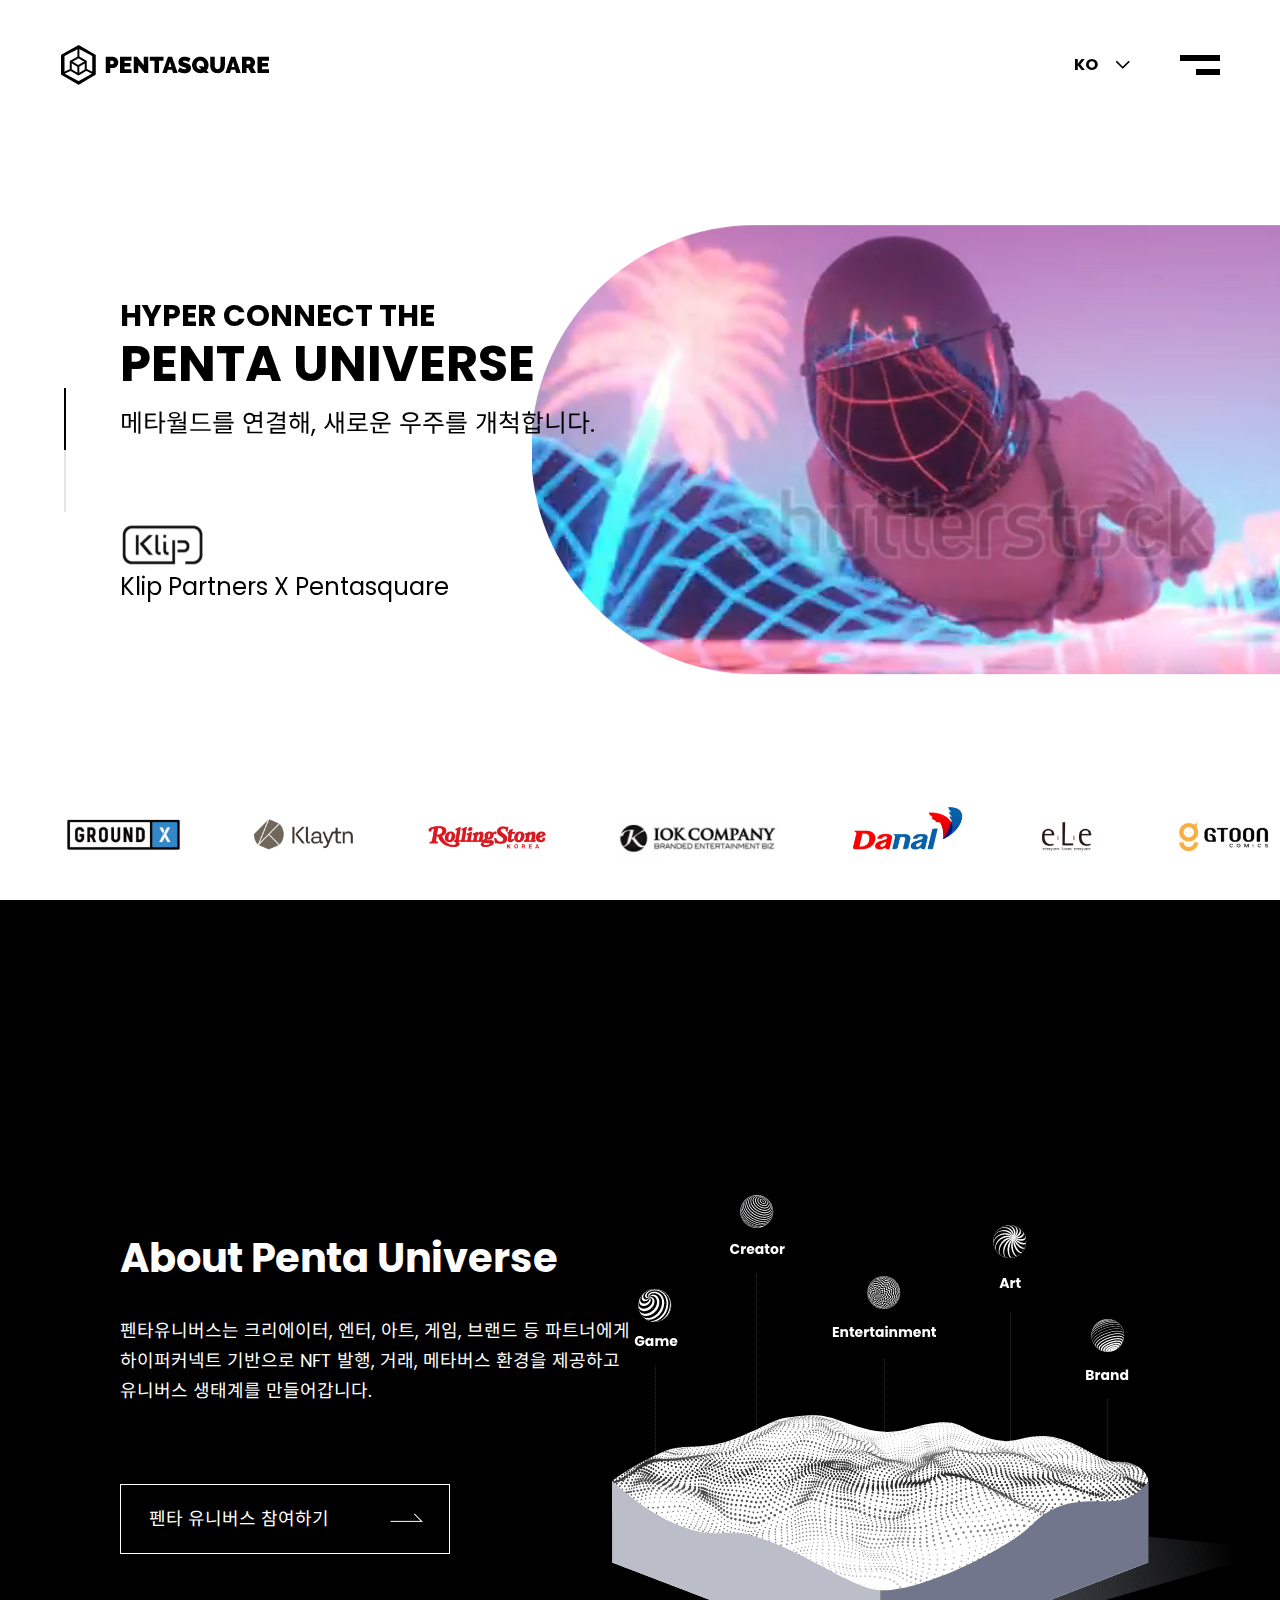
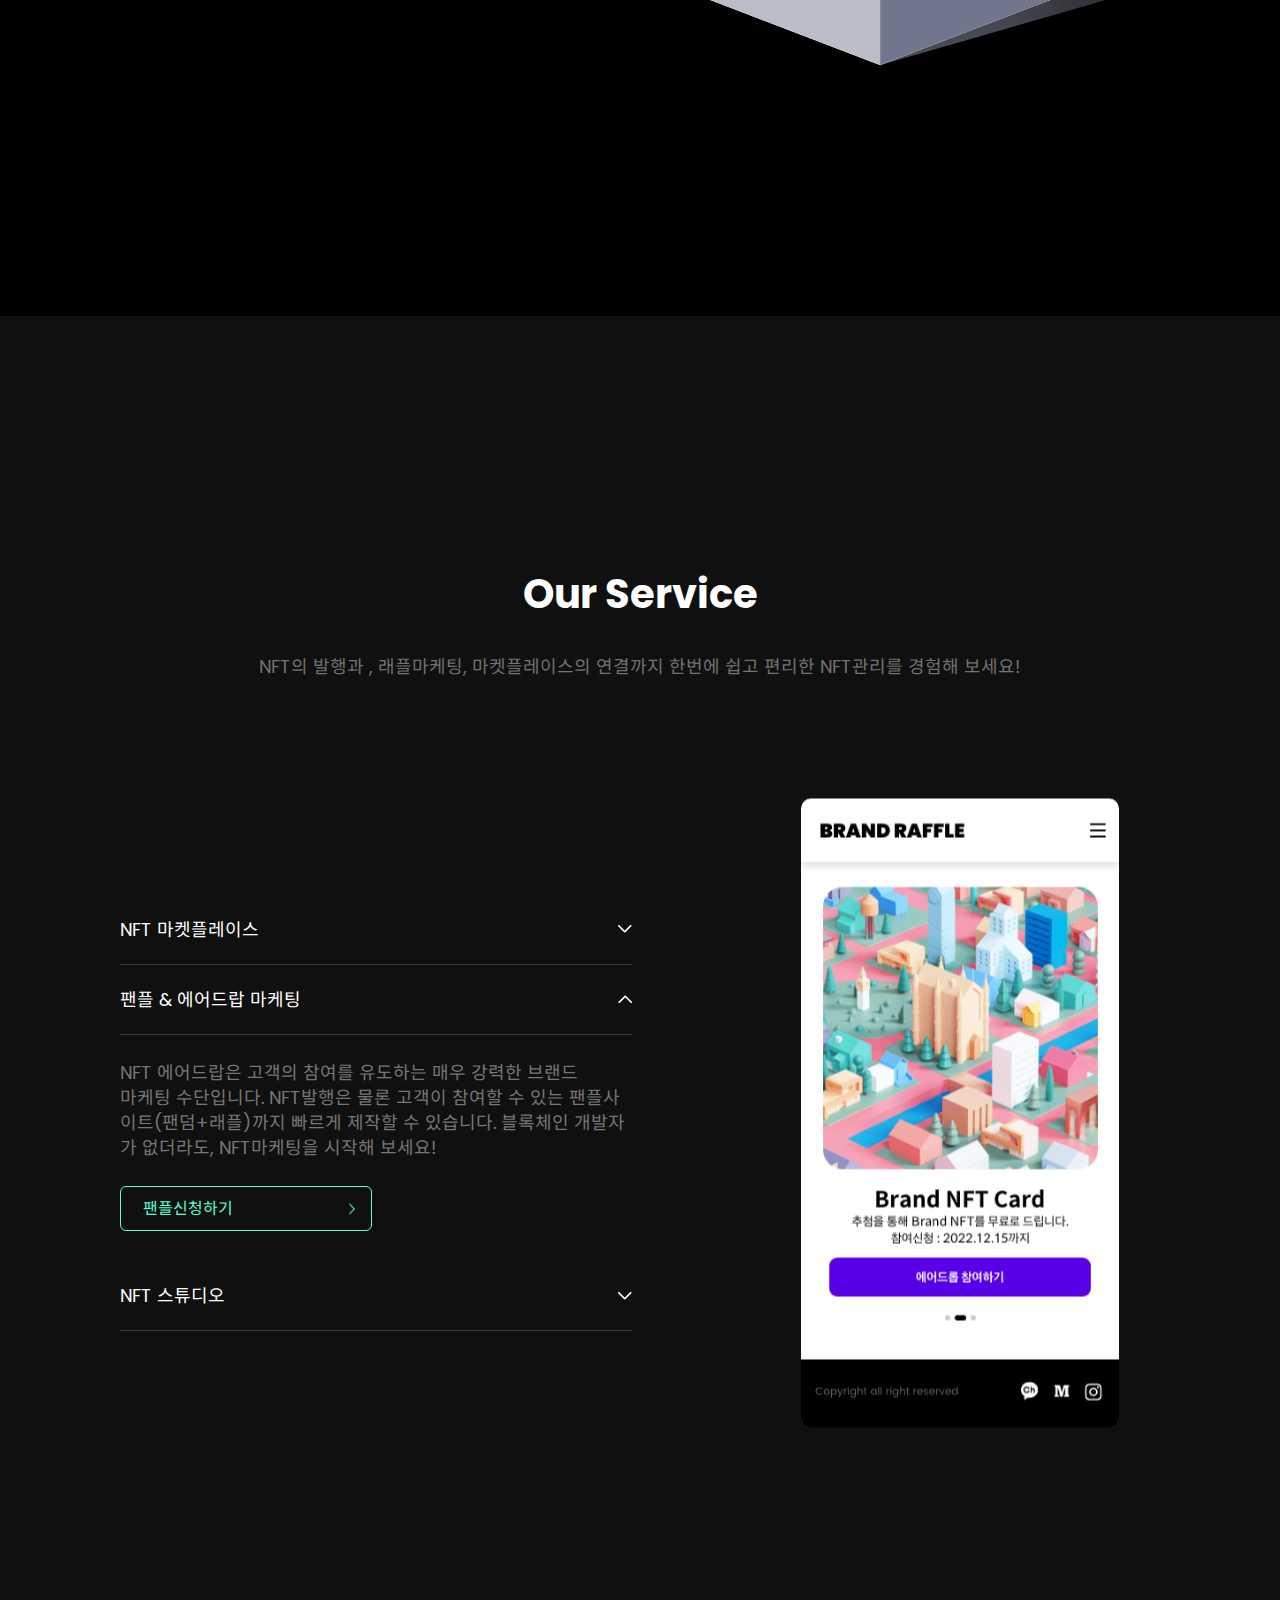
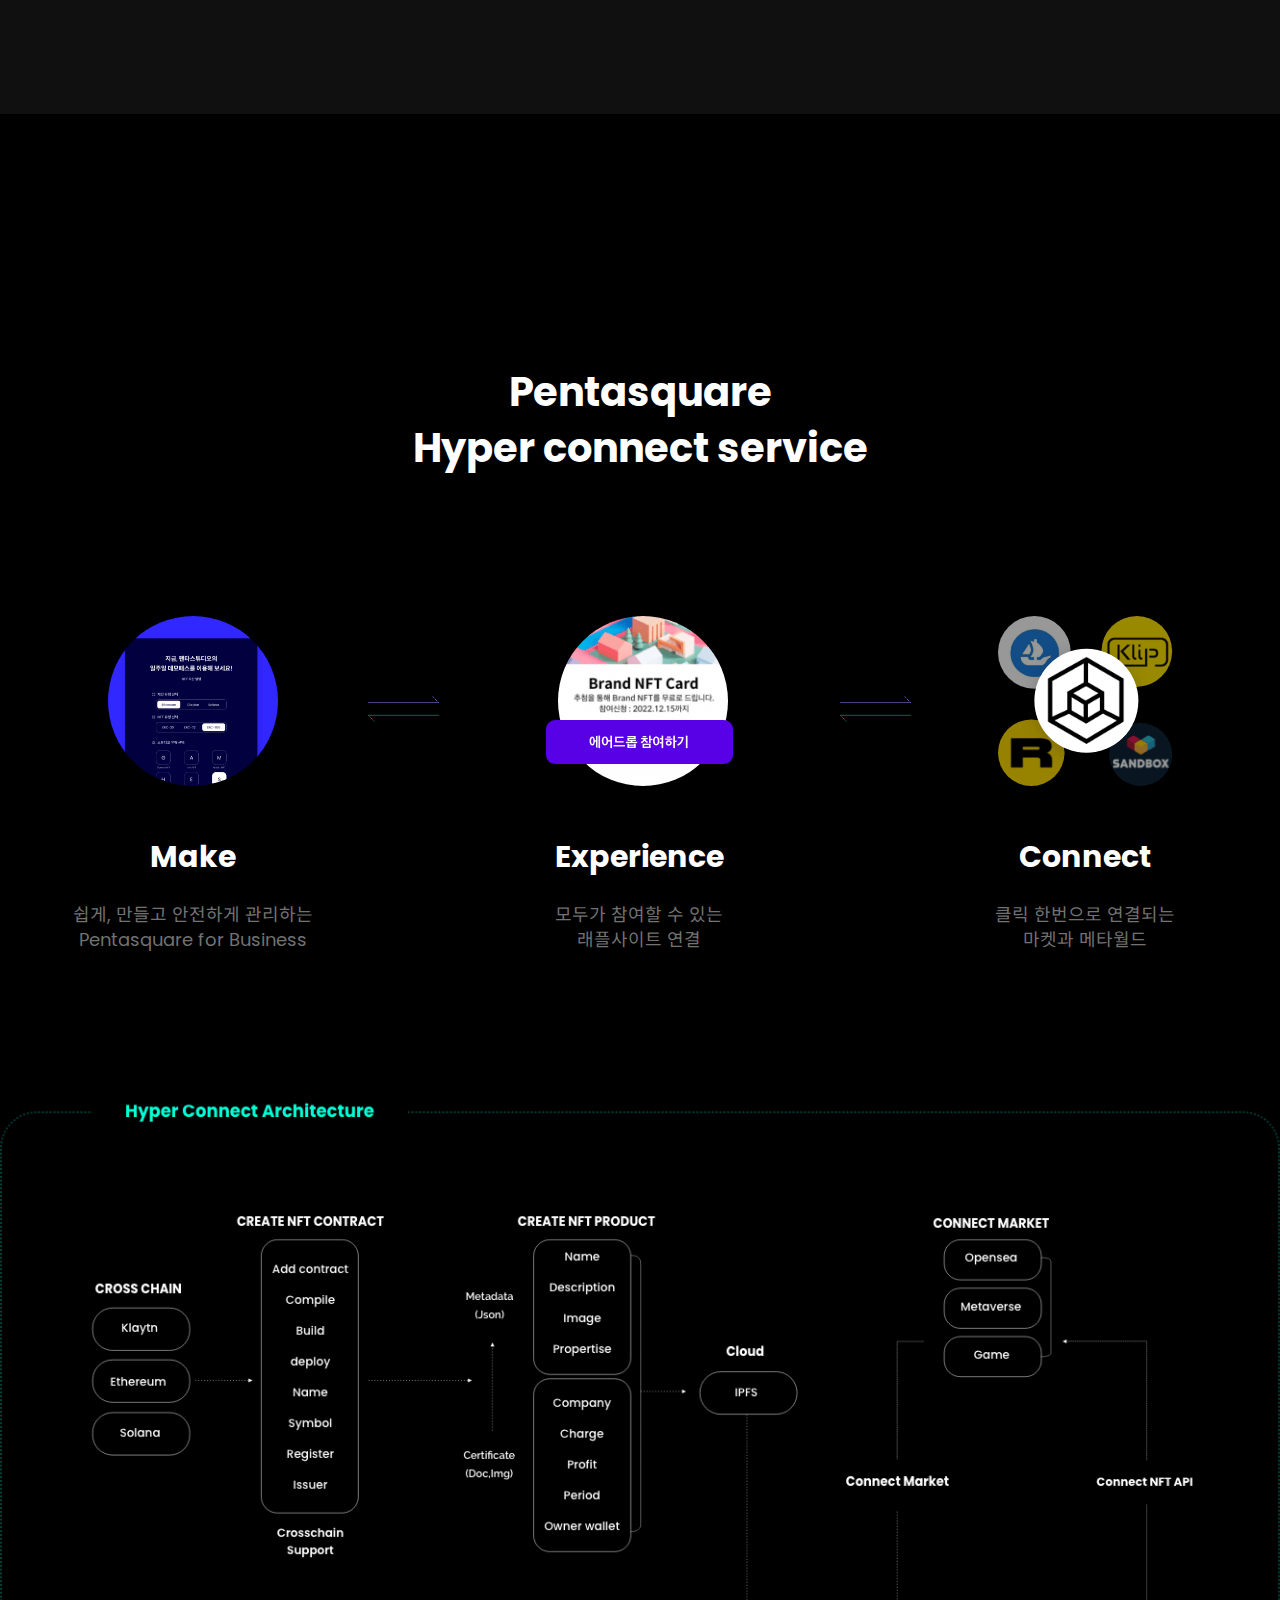
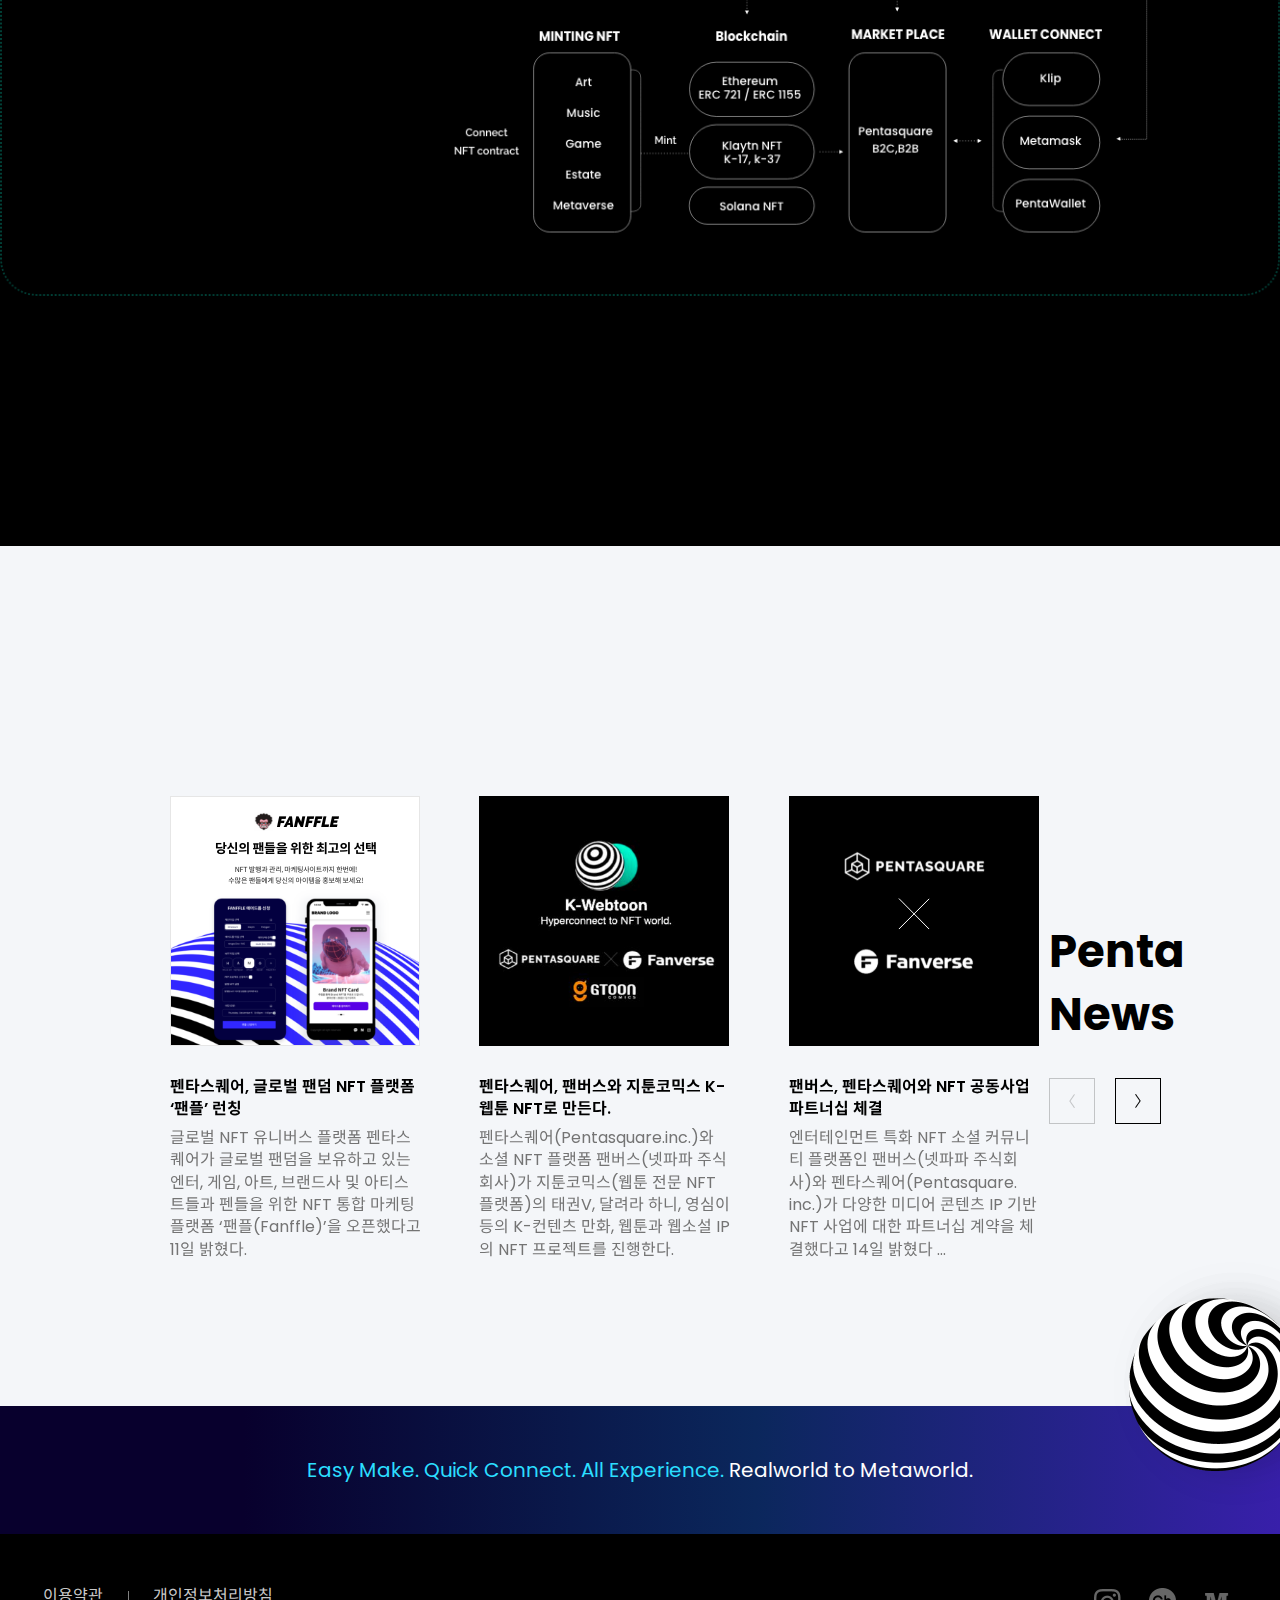
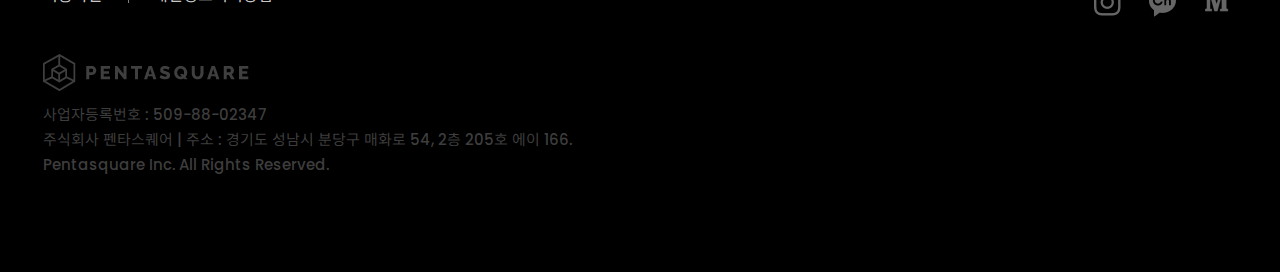
==== index.html @ fb47c683 "Add files via upload" ====
<!DOCTYPE html>
<html lang="ko">
<head>
	<meta charset="UTF-8">
	<meta name="viewport" content="width=device-width, initial-scale=1.0, maximum-scale=1.0, minimum-scale=1.0, user-scalable=no" />
	<meta http-equiv="ScreenOrientation" content="autoRotate:disabled">
	<title>PENTASQUARE</title>

	<link rel="stylesheet" href="css/common.css" />
	<link rel="stylesheet" href="css/jquery-ui.css" />
	<link rel="stylesheet" href="css/swiper.min.css" />
	<link rel="stylesheet" href="css/style.css" />

	<script src="js/jquery-3.5.1.min.js"></script>
	<script src="js/jquery-ui.js"></script>
	<script src="js/swiper.min.js"></script>
	<script src="js/common.js"></script>

	<meta name="theme-color" content="#000000" />
	<meta name="title" content="펜타스퀘어" />
	<meta name="robots" content="index, follow">
	<meta name="description" content="NFT의 미래를 만듭니다." />
	<meta name="keyword" content="펜타스퀘어,pentasquare,NFT,marketplace,NFT발행시스템,Defi"/>
	<meta name="author" content="펜타스퀘어">

	<meta property="og:type" content="website"/>
	<meta property="og:image" content="./images/common/penta_thum.png"/>
	<meta property="og:url" content="https://www.pentasquare.io"/>
	<meta property="og:description" content="NFT의 미래를 만듭니다."/>
	<meta property="og:title" content="펜타스퀘어"/>
</head>

<body>
	<section id="wrap" class="main">
		<header id="header">
			<h1>PENTASQUARE</h1>
			<div class="opt">
				<div class="boxSelect is--lang">
					<a href="#" class="selected">KO</a>
					<ul class="list">
						<li>EN</li>
					</ul>
				</div>
				<a href="#" id="btnMenu">메뉴</a>
			</div>
		</header>
		<div id="gnb">
			<div class="inBox">
				<div class="sns">
					<a href="https://www.instagram.com/pentasquarenft/" class="instagram" target="_blank">instagram</a>
					<a href="https://twitter.com/PentasquareNft" class="twitter" target="_blank">twitter</a>
					<a href="https://medium.com/@pentasquare" class="polymath" target="_blank">polymath</a>
					<a href="#" class="discode">discode</a>
				</div>
				<div class="menu">
					<a href="#main">Main</a>
					<a href="#universe">About penta universe</a>
					<a href="#service">Our service</a>
					<a href="#hyper">hyper Connect service</a>
					<a href="#news">Penta news</a>
				</div>
				<div class="btn">
					<a href="https://market.pentasquare.io/" target="_blank">마켓 플레이스 바로가기</a>
				</div>
			</div>
		</div>
		<div id="container">
			<div id="main" class="section section1">
				<div class="mainSwiper">
					<div class="swiper-wrapper">
						<div class="swiper-slide slide1">
							<div class="inner">
								<div class="bgMov">
									<div class="mask">
										<img src="./images/main/maskSlide1.png" alt="" class="pc" />
										<img src="./images/main/maskSlide1_m.png" alt="" class="mo" />
									</div>
									<video autoplay muted loop playsinline>
										<source src="./mov/mov1.mp4" type="video/mp4">
										Sorry, your browser doesn't support embedded videos.
									</video>
								</div>
								<div class="subject">HYPER CONNECT THE</div>
								<div class="title">PENTA UNIVERSE</div>
								<div class="copy">메타월드를 연결해, 새로운 우주를 개척합니다.</div>
								<div class="txt_klip">Klip Partners X Pentasquare</div>
							</div>
						</div>
						<div class="swiper-slide slide2">
							<div class="inner">
								<div class="bgMov">
									<div class="mask">
										<img src="./images/main/maskSlide2.png" alt="" class="pc" />
										<img src="./images/main/maskSlide2_m.png" alt="" class="mo" />
									</div>
									<video autoplay muted loop playsinline>
										<source src="./mov/mov2.mp4" type="video/mp4">
										Sorry, your browser doesn't support embedded videos.
									</video>
								</div>
								<div class="subject">HYPER CONNECT THE</div>
								<div class="title">PENTA UNIVERSE</div>
								<div class="copy">메타월드를 연결해, 새로운 우주를 개척합니다.</div>
								<div class="txt_klip">Klip Partners X Pentasquare</div>
							</div>
						</div>
					</div>
					<div class="swiper-pagination"></div>
				</div>
				<div class="bizPartner">
					<div class="swiper-wrapper">
						<div class="swiper-slide img1">
							<a href="#"><img src="./images/main/imgPartner_1.png" alt="" /></a>
						</div>
						<div class="swiper-slide img2">
							<a href="#"><img src="./images/main/imgPartner_2.png" alt="" /></a>
						</div>
						<div class="swiper-slide img3">
							<a href="#"><img src="./images/main/imgPartner_3.png" alt="" /></a>
						</div>
						<div class="swiper-slide img4">
							<a href="#"><img src="./images/main/imgPartner_4.png" alt="" /></a>
						</div>
						<div class="swiper-slide img5">
							<a href="#"><img src="./images/main/imgPartner_5.png" alt="" /></a>
						</div>
						<div class="swiper-slide img6">
							<a href="#"><img src="./images/main/imgPartner_6.png" alt="" /></a>
						</div>
						<div class="swiper-slide img7">
							<a href="#"><img src="./images/main/imgPartner_7.png" alt="" /></a>
						</div>
						<div class="swiper-slide img8">
							<a href="#"><img src="./images/main/imgPartner_8.png" alt="" /></a>
						</div>
						<div class="swiper-slide img9">
							<a href="#"><img src="./images/main/imgPartner_9.png" alt="" /></a>
						</div>
						<div class="swiper-slide img10">
							<a href="#"><img src="./images/main/imgPartner_10.png" alt="" /></a>
						</div>
					</div>
				</div>
			</div>
			<div id="universe" class="section section2">
				<div class="inner">
					<div class="topArea">
						<div class="title">About<br class="mo" /> Penta Universe</div>
						<div class="cont">펜타유니버스는 크리에이터, 엔터, 아트, 게임, 브랜드 등 파트너에게 하이퍼커넥트 기반으로 NFT 발행, 거래, 메타버스 환경을 제공하고 유니버스 생태계를 만들어갑니다.</div>
						<div class="img"><img src="./images/main/imgUniverse.png" alt=""></div>
						<a href="mailto:pentasquare@pentasquare.io" class="btnUniverse" target="_blank">펜타 유니버스 참여하기</a>
					</div>
				</div>
			</div>
			<div id="service" class="section section3">
				<div class="inner">
					<div class="topArea">
						<div class="title">Our Service</div>
						<div class="cont">NFT의 발행과 , 래플마케팅, 마켓플레이스의 연결까지 한번에 쉽고 편리한 NFT관리를 경험해 보세요!</div>
					</div>
					<div class="boxService">
						<div class="boxServiceImg">
							<div><img src="./images/main/imgService.png" alt="" /></div>
							<div><img src="./images/main/imgService1.png" alt="" /></div>
							<div><img src="./images/main/imgService2.png" alt="" /></div>
							<div><img src="./images/main/imgService3.png" alt="" /></div>
						</div>
						<dl>
							<dt data-role="0">NFT 마켓플레이스</dt>
							<dd>
								발행한 NFT를 펜타스퀘어 NFT마켓에서 판매를 시작해 보세요!<br />
								NFT스튜디오를 통해 발행된 NFT의 종류에 상관없이 경매와 지정가 판매가 가능합니다.<br />
								그뿐아니라 글로벌 No.1 오픈씨와 라리블까지 한번에 등록되는 편리함을 경험해 보세요!

								<a href="https://market.pentasquare.io/" target="_blank">마켓플레이스 바로가기</a>
							</dd>
							<dt data-role="1">팬플 & 에어드랍 마케팅</dt>
							<dd>
								NFT 에어드랍은 고객의 참여를 유도하는 매우 강력한 브랜드<br />
								마케팅 수단입니다. NFT발행은 물론 고객이 참여할 수 있는 팬플사이트(팬덤+래플)까지 빠르게 제작할 수 있습니다. 블록체인 개발자가 없더라도, NFT마케팅을 시작해 보세요!

								<a href="https://forms.gle/ZVAuXnCivv2XV49n9" target="_blank">팬플신청하기</a>
							</dd>
							<dt data-role="2">NFT 스튜디오</dt>
							<dd>
								펜타스퀘어의 가장 강력한 솔루션 NFT스튜디오(발행시스템)은 더 많은 정보와 요소를 NFT에 기록함으로써 더 확장된 NFT의 활용성을 만들어 갑니다. 브랜드, 음원, 부동산, 디파이 등 각각의 카테고리에 따라 다르게 기록되는 메타데이터는 NFT를 통해 다양한 서비스를 가능하게 만듭니다.
							</dd>
						</dl>
					</div>
				</div>
			</div>
			<div id="hyper" class="section section4">
				<div class="inner">
					<div class="topArea">
						<div class="title">Pentasquare<br />Hyper connect<br class="mo" /> service</div>
					</div>
					<ul class="listConnect">
						<li>
							<div class="txt1">Make</div>
							<div class="txt2">쉽게, 만들고 안전하게 관리하는<br />Pentasquare for Business</div>
						</li>
						<li>
							<div class="txt1">Experience</div>
							<div class="txt2">모두가 참여할 수 있는<br />래플사이트 연결</div>
						</li>
						<li>
							<div class="txt1">Connect</div>
							<div class="txt2">클릭 한번으로 연결되는<br />마켓과 메타월드</div>
						</li>
					</ul>
					<div class="boxConnectImg">
						<span class="pc"><img src="./images/main/imgConnect.png" alt="" /></span>
						<span class="mo"><img src="./images/main/imgConnect_m.png" alt="" /></span>
					</div>
				</div>
			</div>
			<div id="news" class="section section5">
				<div class="inner">
					<div class="title">Penta<br class="pc" /> News</div>
					<div class="newsSwiper">
						<div class="swiper-wrapper">
							<div class="swiper-slide">
								<a href="http://www.it-b.co.kr/news/articleView.html?idxno=57112" target="_blank">
									<div class="img"><img src="./images/main/imgNews5.png" alt="" /></div>
									<div class="txt1">펜타스퀘어, 글로벌 팬덤 NFT 플랫폼 ‘팬플’ 런칭</div>
									<div class="txt2">
										글로벌 NFT 유니버스 플랫폼 펜타스퀘어가 글로벌 팬덤을 보유하고 있는 엔터, 게임, 아트, 브랜드사 및 아티스트들과 펜들을 위한 NFT 통합 마케팅 플랫폼 ‘팬플(Fanffle)’을 오픈했다고 11일 밝혔다.
									</div>
								</a>
							</div>

							<div class="swiper-slide">
								<a href="http://www.discoverynews.kr/news/articleView.html?idxno=741105" target="_blank">
									<div class="img"><img src="./images/main/imgNews4.png" alt="" /></div>
									<div class="txt1">펜타스퀘어, 팬버스와 지툰코믹스 K-웹툰 NFT로 만든다.</div>
									<div class="txt2">
										펜타스퀘어(Pentasquare.inc.)와 소셜 NFT 플랫폼 팬버스(넷파파 주식회사)가 지툰코믹스(웹툰 전문 NFT 플랫폼)의 태권V, 달려라 하니, 영심이 등의 K-컨텐츠 만화, 웹툰과 웹소설 IP의 NFT 프로젝트를 진행한다.
									</div>
								</a>
							</div>
							
							<div class="swiper-slide">
								<a href="http://www.it-b.co.kr/news/articleView.html?idxno=56435" target="_blank">
									<div class="img"><img src="./images/main/imgNews1.png" alt="" /></div>
									<div class="txt1">팬버스, 펜타스퀘어와 NFT 공동사업 파트너십 체결</div>
									<div class="txt2">
										엔터테인먼트 특화 NFT 소셜 커뮤니티 플랫폼인 팬버스(넷파파 주식회사)와 펜타스퀘어(Pentasquare. inc.)가 다양한 미디어 콘텐츠 IP 기반 NFT 사업에 대한 파트너십 계약을 체결했다고 14일 밝혔다 …
									</div>
								</a>
							</div>
							<div class="swiper-slide">
								<a href="https://gametoc.hankyung.com/news/articleView.html?idxno=64151" target="_blank">
									<div class="img"><img src="./images/main/imgNews2.png" alt="" /></div>
									<div class="txt1">한민족 자부심 ’광개토태왕‘ NFT로 부활하다.</div>
									<div class="txt2">
										한국 역사에서 가장 큰 비석인 광개토태왕비 원석탁본(혜정본)에 새겨진 1600년전 광개토태왕의 일대기가 NFT(대체불가토큰, Non-fungible Token)로 부활한다. 경희대 혜정박물관 관장을 역임했던, 김혜정 혜정문화재단 …
									</div>
								</a>
							</div>
							<div class="swiper-slide">
								<a href="http://www.blockchaintoday.co.kr/news/articleView.html?idxno=20422" target="_blank">
									<div class="img"><img src="./images/main/imgNews3.png" alt="" /></div>
									<div class="txt1">광개토태왕비 NFT 라이브드롭 오는 30일 시작</div>
									<div class="txt2">
										혜정문화재단이 주관하는 광개토태왕비 원석탁본(혜정본)NFT 프로젝트가 국내 최초로 12월 30일부터 펜타스퀘어(PENTASQUARE) NFT 마켓플레이스 라이브드롭을 통해 첫 옥션 형식으로 시작된다 …
									</div>
								</a>
							</div>
						</div>
						<div class="swiper-button-next"></div>
						<div class="swiper-button-prev"></div>
					</div>
				</div>
				<div class="boxEasyMake">
					<span>Easy Make. Quick Connect. All Experience.</span><br class="mo" /> Realworld to Metaworld.
				</div>
			</div>
		</div>
		<footer id="footer">
			<div class="inner">
				<div class="agreement">
					<a href="https://pentasquare.notion.site/Pentasquare-2095b61c3cd644d59817d8270c84d5a8" target="_blank">이용약관</a>
					<a href="https://pentasquare.notion.site/5e633126c537414f9aaab3bb4af37a73" target="_blank">개인정보처리방침</a>
				</div>
				<div class="sns">
					<a href="https://www.instagram.com/pentasquarenft/" class="instagram" target="_blank">instagram</a>
					<a href="https://pf.kakao.com/_BxhSlb" class="kakao" target="_blank">kakao</a>
					<a href="https://medium.com/@pentasquare" class="polymath" target="_blank">polymath</a>
				</div>
				<h2>PENTASQUARE</h2>
				<div class="copyright">
					사업자등록번호 : 509-88-02347<br />
					주식회사 펜타스퀘어 | 주소 : 경기도 성남시 분당구 매화로 54, 2층 205호 에이 166.<br />
					Pentasquare Inc. All Rights Reserved.
				</div>
			</div>
		</footer>
	</section>

	<script type="text/javascript">
	$(document).ready(function() {
		var mainSwiper = new Swiper(".mainSwiper", {
			effect: "fade",
			loop: true,
			autoplay: {
				delay: 6000,
				disableOnInteraction: false,
			},
			pagination: {
				el: ".mainSwiper .swiper-pagination",
				clickable: true
			},
		});

		var bizPartner = new Swiper(".bizPartner", {
			slidesPerView: "auto",
      spaceBetween: 20,
			loop: true,
			autoplay: {
				delay: 3000,
				disableOnInteraction: false,
			},
			breakpoints: {
				768: {
					spaceBetween: 70,
				}
			}
		});

		

		var newsSwiper = new Swiper(".newsSwiper", {
			slidesPerView: 'auto',
			spaceBetween: 26,
			navigation : {
				nextEl : '.newsSwiper .swiper-button-next', // 다음 버튼 클래스명
				prevEl : '.newsSwiper .swiper-button-prev', // 이번 버튼 클래스명
			},
			breakpoints: {
				768: {
					slidesPerView: 3,
					spaceBetween: 58,
				}
			}
		});
	});
	</script>
</body>
</html>
---- css/common.css ----
@charset "utf-8";
@import url('./reset.css');
@import url('./nav.css');
@import url('./tools.css');
---- css/style.css ----
#wrap { }
#wrap:after { content:''; display:block; clear:both; visibility:visible; }

.inner { max-width:1440px; padding:250px 0; margin:0 auto; position:relative; }

.section { position:relative; }
.section.section1 { width:100%; height:100vh; }
/*
.section.section1:after { content:''; width:100%; max-width:1440px; height:14px; position:absolute; left:50%; bottom:120px; background:url('../images/common/iconScroll.png') 127px center no-repeat; background-size:auto 100%; transform:translateX(-50%); z-index:10; animation:scroll 1.2s infinite; }
*/

@keyframes scroll{
  0% { bottom:120px; }
  100% { bottom:90px; }
}

.section.section2 { background:#000; color:#fff; }
.section.section2 .topArea { min-height:516px; position:relative; padding-top:80px; padding-left:120px; }
.section.section2 .cont { width:510px; }
.section.section2 .img { position:absolute; right:0; top:45px; }
.section.section2 a.btnUniverse { width:330px; height:70px; margin-top:78px; padding-left:28px; position:relative; display:block; border:1px solid #fff; line-height:68px; font-size:18px; z-index:1; }
.section.section2 a.btnUniverse:hover { border-color:#000; color:#000; }
.section.section2 a.btnUniverse:after { content:''; width:33px; height:9px; position:absolute; right:26px; top:28px; background:url('../images/main/iconArrow.png') center center no-repeat; background-size:100% auto; }
.section.section2 a.btnUniverse:hover:after { background-image:url('../images/main/iconArrow_black.png') }
.section.section2 a.btnUniverse:before {
  position: absolute;
  top: 0;
  left: 0;
  right: 0;
  bottom: 0;
  content: "";
  background-color: #fff;
  -webkit-transition: -webkit-transform 0.4s cubic-bezier(0.4, 0, 0.2, 1);
  transition: -webkit-transform 0.4s cubic-bezier(0.4, 0, 0.2, 1);
  transition: transform 0.4s cubic-bezier(0.4, 0, 0.2, 1);
  transition: transform 0.4s cubic-bezier(0.4, 0, 0.2, 1), -webkit-transform 0.4s cubic-bezier(0.4, 0, 0.2, 1);
  -webkit-transform: scale(0, 1);
  transform: scale(0, 1);
  -webkit-transform-origin: right center;
  transform-origin: right center;
  z-index:-1;
}
.section.section2 a.btnUniverse:hover:before {
  -webkit-transform: scale(1, 1);
  transform: scale(1, 1);
  -webkit-transform-origin: left center;
  transform-origin: left center;
}
.section.section3 { background:#101010; color:#fff; }
.section.section3 .topArea { text-align:center; }
.section.section3 .topArea .cont { color:#727272; }
.section.section4 { background:#000; color:#fff; text-align:center; }
.section.section4 .title { font-size:40px; }
.section.section5 { overflow-x:hidden; }
.section.section5 .title { position:absolute; left:50%; top:50%; margin-top:-120px; margin-left:409px; font-size:45px; font-weight:700; color:#000; }

.topArea>.title { color:#fff; font-size:40px; font-weight:700; }
.topArea>.cont { margin-top:30px; font-size:18px; color:#fff; word-break: keep-all; line-height:1.67em; }

.mainSwiper { height:100%; }
.mainSwiper .swiper-slide { background-repeat:no-repeat; background-color:#fff; color:#000; }
.mainSwiper .swiper-slide .inner { top:50%; padding-left:120px; transform:translateY(-50%); line-height:1.2; }
.mainSwiper .swiper-slide .subject { font-size:30px; font-weight:700; }
.mainSwiper .swiper-slide .title { font-size:50px; font-weight:700; }
.mainSwiper .swiper-slide .copy { margin-top:15px; font-size:25px; color:#000; }
.mainSwiper .swiper-slide .txt_klip { margin-top:84px; padding-top:50px; background:url('../images/main/imgKlip.png') left top no-repeat; background-size:86px auto; font-size:24px; }
.mainSwiper .swiper-slide .bgMov { display:flex; position:absolute; left:50%; top:50%; transform:translateY(-50%); margin-left:-108px; align-items:center; overflow:hidden; z-index:-1; }
.mainSwiper .swiper-slide .bgMov video { position:absolute; left:0; top:0; z-index:1; }
.mainSwiper .swiper-slide .bgMov .mask { position:relative; z-index:10; }

.mainSwiper .swiper-slide.slide1 .bgMov { width:1152px; height:500px; }
.mainSwiper .swiper-slide.slide1 .bgMov video { height:498px; top:1px; }
.mainSwiper .swiper-slide.slide2 .bgMov { width:564px; height:564px; margin-left:46px; }
.mainSwiper .swiper-slide.slide2 .bgMov video { height:543px; left:-194px; top:10px; }

.mainSwiper.swiper-container-horizontal>.swiper-pagination-bullets,
.mainSwiper .swiper-pagination-custom,
.mainSwiper .swiper-pagination-fraction { width:auto; left:60px; top:50%; bottom:auto; transform:translateY(-50%); }
.mainSwiper .swiper-pagination-bullet { width:2px; height:62px; display:block; margin:0; border-radius:0; opacity:.1; }
.mainSwiper .swiper-pagination-bullet-active { background:#000; opacity:1; }
.mainSwiper .swiper-container-horizontal>.swiper-pagination-bullets .swiper-pagination-bullet { margin:0; }

.bizPartner { width:100%; padding:0 66px; position:absolute; left:0; bottom:30px; overflow:hidden; }
.bizPartner .swiper-wrapper { align-items:center; }
.bizPartner .swiper-slide { width:auto; }


.boxService { display:flex; margin-top:80px; align-items:center; justify-content:space-between; flex-direction: row-reverse; }
.boxService dl { width:512px; margin-left:120px; font-size:18px; }
.boxService dl dt { height:70px; position:relative; border-bottom:1px solid rgba(255,255,255,.17); color:#fff; line-height:70px; cursor:pointer; }
.boxService dl dt:after { content:''; width:14px; height:8px; position:absolute; right:0; top:50%; margin-top:-4px; background:url('../images/common/iconSelect_white.png') center center no-repeat; background-size:100% auto; transition:all .3s; }
.boxService dl dt.on:after { transform:rotate(180deg); }
.boxService dl dd { padding:25px 0 30px; overflow:hidden; color:#767676; }
.boxService dl dd a { width:252px; height:45px; display:block; padding-left:22px; margin-top:26px; position:relative; border:1px solid #57ffd2; border-radius:6px; font-size:16px; color:#57ffd2; line-height:43px; }
.boxService dl dd a:after { content:''; width:6px; height:11px; position:absolute; right:16px; top:50%; background:url('../images/main/iconServiceArrow.png') center center no-repeat; background-size:100% auto; transform:translateY(-50%); }

.boxServiceImg { width:50%; height:702px; position:relative; }
.boxServiceImg>div { display:none; position:absolute; left:50%; top:50%; transform:translate(-50%, -50%);  }
.boxServiceImg>div:nth-child(1) { width:500px; }
.boxServiceImg>div:nth-child(2) { width:454px; }
.boxServiceImg>div:nth-child(3) { width:318px; }
.boxServiceImg>div:nth-child(4) { width:606px; }

.listConnect { width:1194px; margin:140px auto; overflow:hidden; }
.listConnect li { width:300px; padding-top:220px; float:left; position:relative; background-size:auto 170px; background-position:center top; background-repeat:no-repeat; text-align:center; }
.listConnect li:nth-child(1) { background-image:url('../images/main/imgConnect1.png'); }
.listConnect li:nth-child(2) { margin:0 146px; background-image:url('../images/main/imgConnect2.png'); }
.listConnect li:nth-child(2):before,
.listConnect li:nth-child(2):after { content:''; width:72px; height:26px; position:absolute; top:80px; background:url('../images/main/bgConnect.png') center center no-repeat; background-size:100% auto; }
.listConnect li:nth-child(2):before { left:-122px; }
.listConnect li:nth-child(2):after { right:-122px; }
.listConnect li:nth-child(3) { background-image:url('../images/main/imgConnect3.png'); }
.listConnect li .txt1 { font-size:30px; color:#fff; font-weight:700; }
.listConnect li .txt2 { margin-top:24px; font-size:18px; color:#727272; }

.boxConnectImg { text-align:center; }

.newsSwiper { width:870px; margin-left:170px; overflow:hidden; }
.newsSwiper .swiper-slide { width:250px; }
.newsSwiper .swiper-slide .txt1 { margin-top:30px; font-size:16px; font-weight:600; color:#000; }
.newsSwiper .swiper-slide .txt2 { margin-top:6px; font-size:16px; color:#747474; }
.newsSwiper .swiper-button-next,
.newsSwiper .swiper-button-prev { width:46px; height:46px; margin-top:38px; border:1px solid #000; background-size:6px auto; background-position:center center; background-repeat:no-repeat; }
.newsSwiper .swiper-button-next,
.newsSwiper .swiper-container-rtl .swiper-button-prev { right:auto; left:50%; margin-left:475px; background-image:url('../images/main/btnNewsNext.png'); }
.newsSwiper .swiper-button-prev,
.newsSwiper .swiper-container-rtl .swiper-button-next { left:50%; margin-left:409px; background-image:url('../images/main/btnNewsPrev.png'); }
.newsSwiper .swiper-button-next:after,
.newsSwiper .swiper-button-prev:after { display:none; }
.newsSwiper .swiper-button-next.swiper-button-disabled,
.newsSwiper .swiper-button-prev.swiper-button-disabled { opacity:.2; }

.boxEasyMake { width:100%; height:128px; position:absolute; left:0; bottom:0; background-image: linear-gradient(to right, #08002d 19%, #0b275c 59%, #391fac 101%); text-align:center; line-height:128px; font-size:20px; color:#fff; }
.boxEasyMake span { color:#2bdeff; }
.boxEasyMake:after { content:''; width:281px; height:281px; position:absolute; left:50%; bottom:10px; margin-left:455px; background:url('../images/main/imgEasyMake.png') center center no-repeat; background-size:100% auto; }


@media screen and (max-width: 767px), screen and (max-height:767px) and (orientation:landscape) {
  .inner { padding:80px 0; }
  
  .topArea>.title { font-size:27px; }
  .topArea>.cont { margin-top:20px; padding:0 16px; font-size:13px; }

  .section.section1:after { width:22px; left:auto; right:20px; bottom:40px; background-size:100% auto; background-position:0 0; transform:none; }

  @keyframes scroll{
    0% { bottom:60px; }
    100% { bottom:40px; }
  }
  .section.section2 .topArea { min-height:auto; padding:0; text-align:center; }
  .section.section2 .cont { width:auto; }
  .section.section2 .img { position:relative; top:0; margin-top:30px; }
  .section.section2 a.btnUniverse { min-width:200px; width:auto; height:52px; display:inline-block; margin:35px auto 0; padding:0 20px; color:rgba(255,255,255,.5); line-height:50px; }
  .section.section2 a.btnUniverse:after { display:none; }
  .section.section4 .title { font-size:27px; }
  .section.section5 .title { position:relative; left:0; top:0; margin:0 0 45px; padding-top:10px; white-space:nowrap; text-align:center; font-size:27px; }

  .mainSwiper .swiper-slide .inner { padding:0; text-align:center; }
  .mainSwiper .swiper-slide .bgMov { position:relative; top:0; left:0; margin-left:0; transform:none; }
  .mainSwiper .swiper-slide .subject { font-size:21px; }
  .mainSwiper .swiper-slide .title { font-size:30px; }
  .mainSwiper .swiper-slide .copy { font-size:13px; margin-top:10px; }
  .mainSwiper .swiper-slide .txt_klip { display:inline-block; margin-top:40px; padding-top:0; padding-left:46px; background-size:38px auto; font-size:15px; }
    
  .mainSwiper .swiper-slide.slide1 .bgMov { width:auto; height:auto; margin-bottom:50px; }
  .mainSwiper .swiper-slide.slide1 .bgMov video { height:99%; left:50%; transform:translateX(-50%); top:2px; }
  .mainSwiper .swiper-slide.slide2 .bgMov { width:auto; height:auto; margin-left:0; margin-bottom:48px; }
  .mainSwiper .swiper-slide.slide2 .bgMov video { height:99%; left:-54px; top:2px; }

  .mainSwiper.swiper-container-horizontal>.swiper-pagination-bullets,
  .mainSwiper .swiper-pagination-custom,
  .mainSwiper .swiper-pagination-fraction { left:50%; top:auto; bottom:40px; transform:translateX(-50%); }
  .mainSwiper .swiper-pagination-bullet { width:62px; height:2px; display:none; }
  .swiper-container-horizontal>.swiper-pagination-bullets .swiper-pagination-bullet { margin:0 }

  .boxServiceImg { width:calc(100% - 40px); height:430px; text-align:center; }
  .boxServiceImg>div {  }
  .boxServiceImg>div:nth-child(1),
  .boxServiceImg>div:nth-child(2),
  .boxServiceImg>div:nth-child(3) { width:auto; height:100%; }
  .boxServiceImg>div:nth-child(1) img,
  .boxServiceImg>div:nth-child(2) img,
  .boxServiceImg>div:nth-child(3) img { max-width:none; height:100%; }
  .boxServiceImg>div:nth-child(4) { width:100%; }

  .boxService { flex-direction:column; margin-top:36px; }
  .boxService dl { width:auto; margin:40px 16px 0; }
  .boxService dl dt { height:48px; line-height:48px; }
  .boxService dl dd { font-size:13px; }
  
  .boxService dl dd a { width:200px; margin:15px auto 0; border-radius:0; font-size:13px; }

  .listConnect { width:auto; max-width:100%; margin:45px auto; display:inline-block; padding:0 16px; }
  .listConnect li { width:auto; min-height:110px; display:flex; justify-content:center; flex-direction:column; padding:0 0 0 164px; float:none; background-position:left center; text-align:left; }
  .listConnect li:nth-child(1) { background-position:26px center; background-size:110px auto; }
  .listConnect li:nth-child(2) { margin:65px 0; background-position:20px center; background-size:120px auto; }
  .listConnect li:nth-child(2):before,
  .listConnect li:nth-child(2):after { width:22px; height:39px; left:50%; right:auto; background-image:url('../images/main/bgConnect_m.png'); transform:translateX(-50%); }
  .listConnect li:nth-child(2):before { top:-50px; }
  .listConnect li:nth-child(2):after { top:auto; bottom:-50px; }
  .listConnect li:nth-child(3) { background-size:112px auto; background-position:25px center; }
  .listConnect li .txt1 { font-size:17px; }
  .listConnect li .txt2 { margin-top:12px; font-size:12px; line-height:1.75; }

  .boxConnectImg { padding:0 16px; }

  .newsSwiper { width:auto; margin-left:16px; }
  .newsSwiper .swiper-button-next,
  .newsSwiper .swiper-button-prev { display:none; }

  .boxEasyMake { height:auto; padding:40px 16px; position:relative; font-size:15px; line-height:1.4; }
  .boxEasyMake:after { width:97px; height:97px; left:auto; right:-11px; bottom:88px; }

  .bizPartner { bottom:13px; padding:0 13px; }
  .bizPartner .swiper-slide.img1 img { width:58px; }
  .bizPartner .swiper-slide.img2 img { width:54px; }
  .bizPartner .swiper-slide.img3 img { width:61px; }
  .bizPartner .swiper-slide.img4 img { width:80px; }
  .bizPartner .swiper-slide.img5 img { width:60px; }
  .bizPartner .swiper-slide.img6 img { width:29px; }
  .bizPartner .swiper-slide.img7 img { width:56px; }
  .bizPartner .swiper-slide.img8 img { width:52px; }
  .bizPartner .swiper-slide.img9 img { width:54px; }
  .bizPartner .swiper-slide.img10 img { width:81px; }
}

@media screen and (max-height:767px) and (orientation:landscape) {
  .section.section1 { height:auto; }

  .mainSwiper { height:auto; }
  .mainSwiper .swiper-slide .inner { padding:100px 0; top:0; transform:none; }
  .mainSwiper .swiper-slide .bgMov .pc { display:block !important; }
  .mainSwiper .swiper-slide .bgMov .mo { display:none !important; }
  .mainSwiper .swiper-slide.slide1 .bgMov { width:534px; margin-left:calc(100% - 534px); }
  .mainSwiper .swiper-slide.slide1 .bgMov video { width:100%; height:auto; }
  .mainSwiper .swiper-slide.slide2 .bgMov { width:282px; height:282px; margin:0 auto 50px; }
}
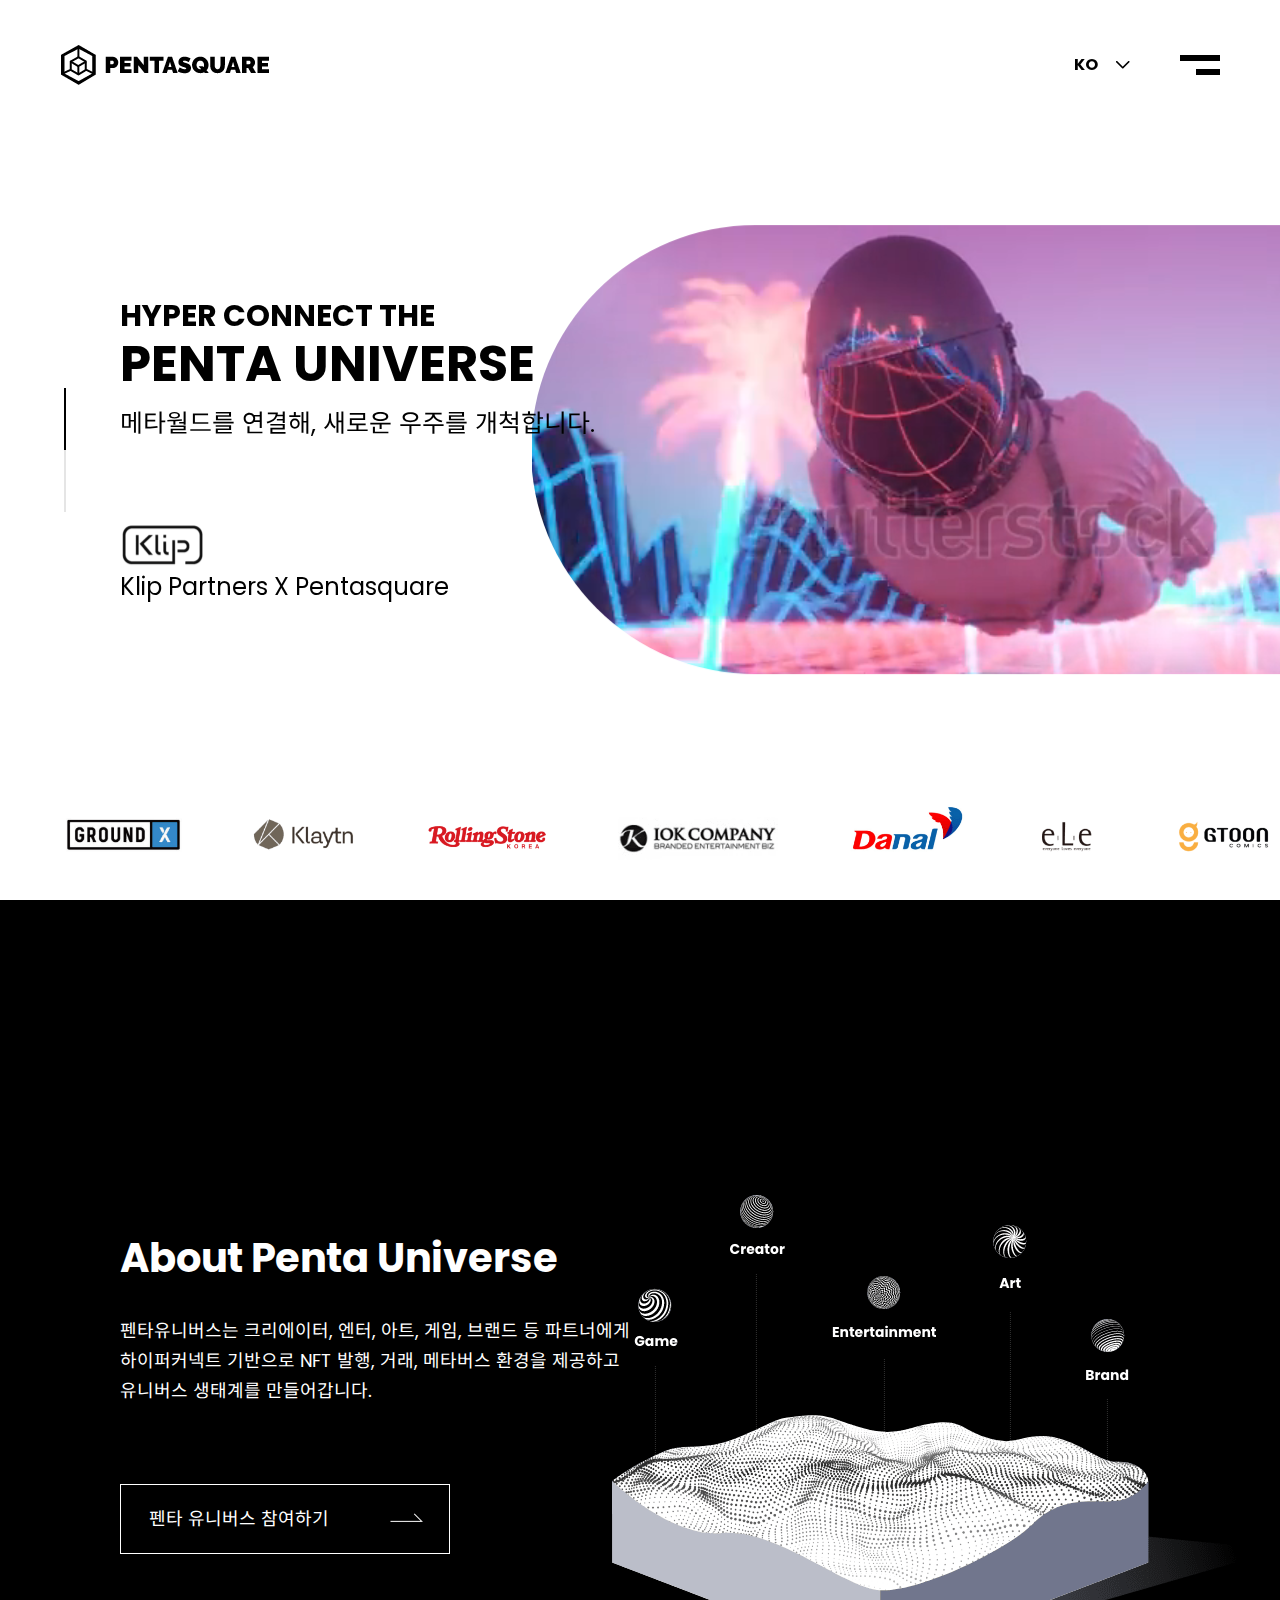
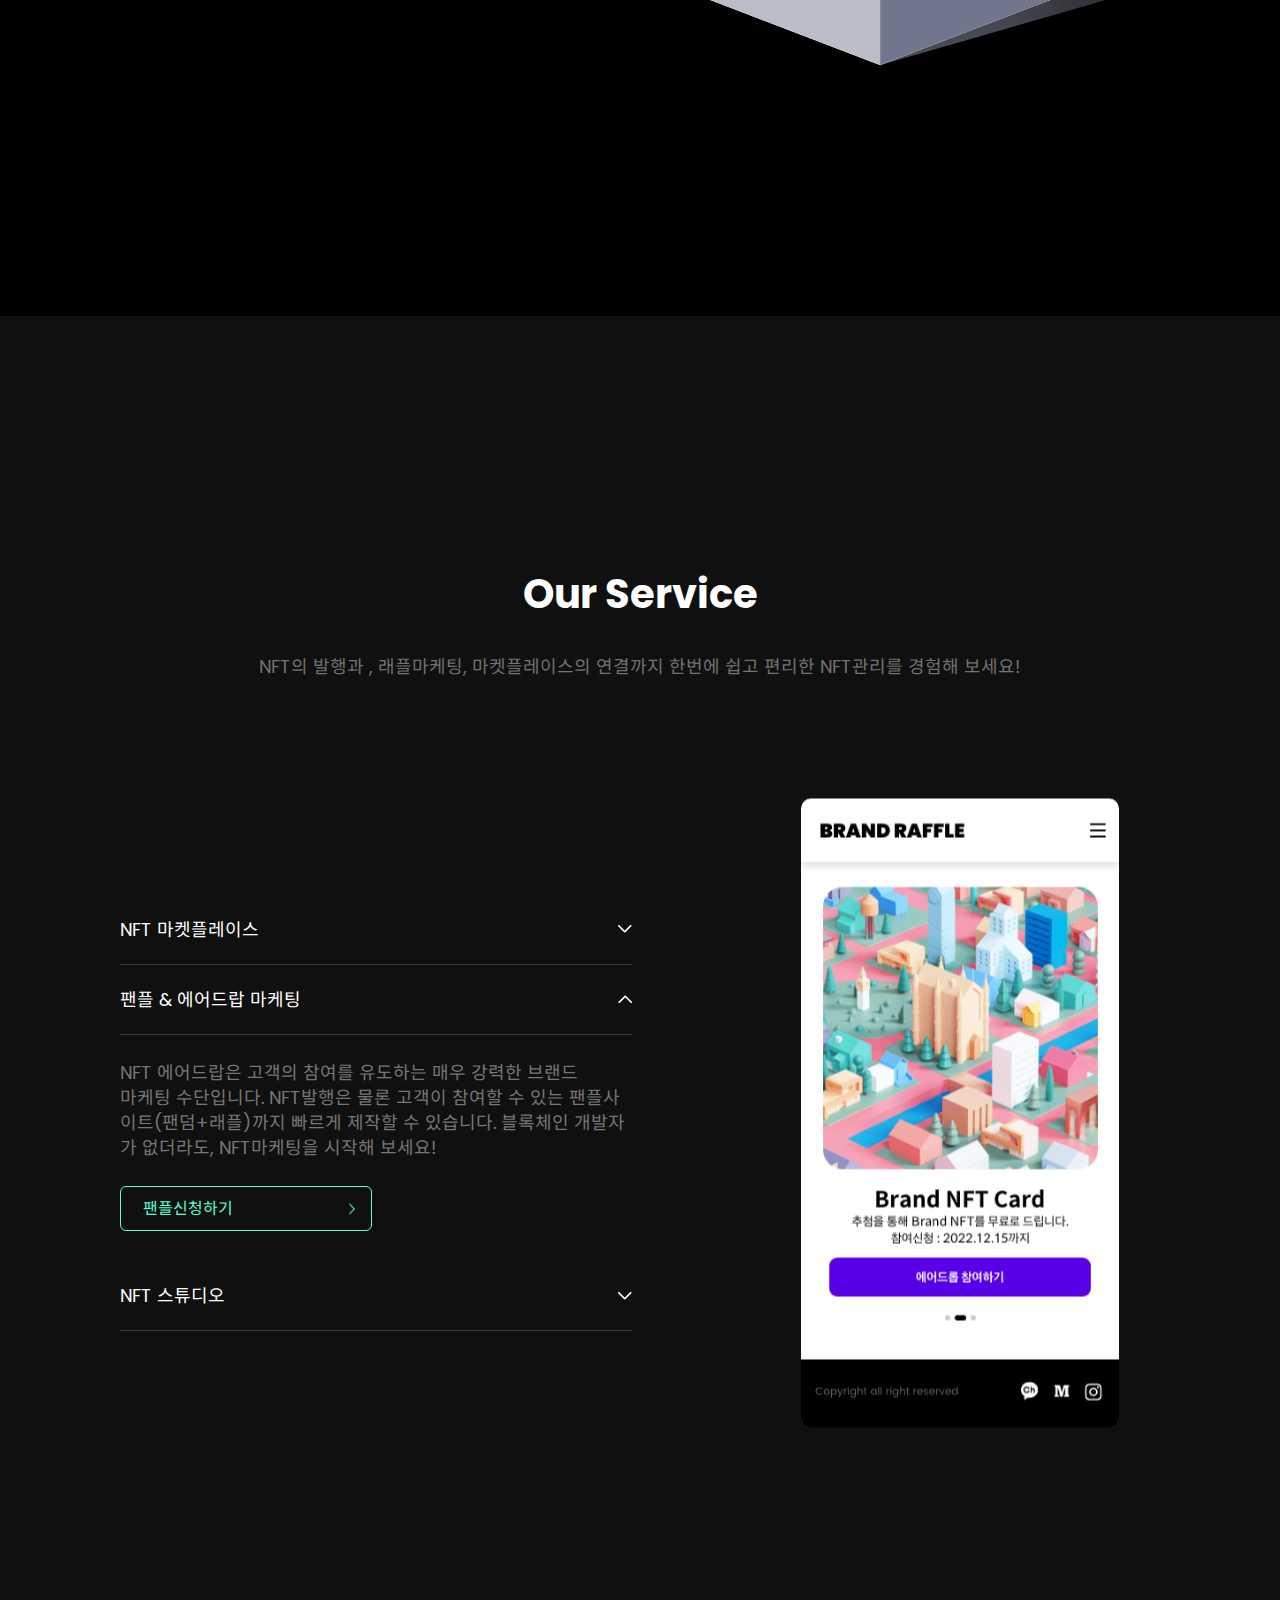
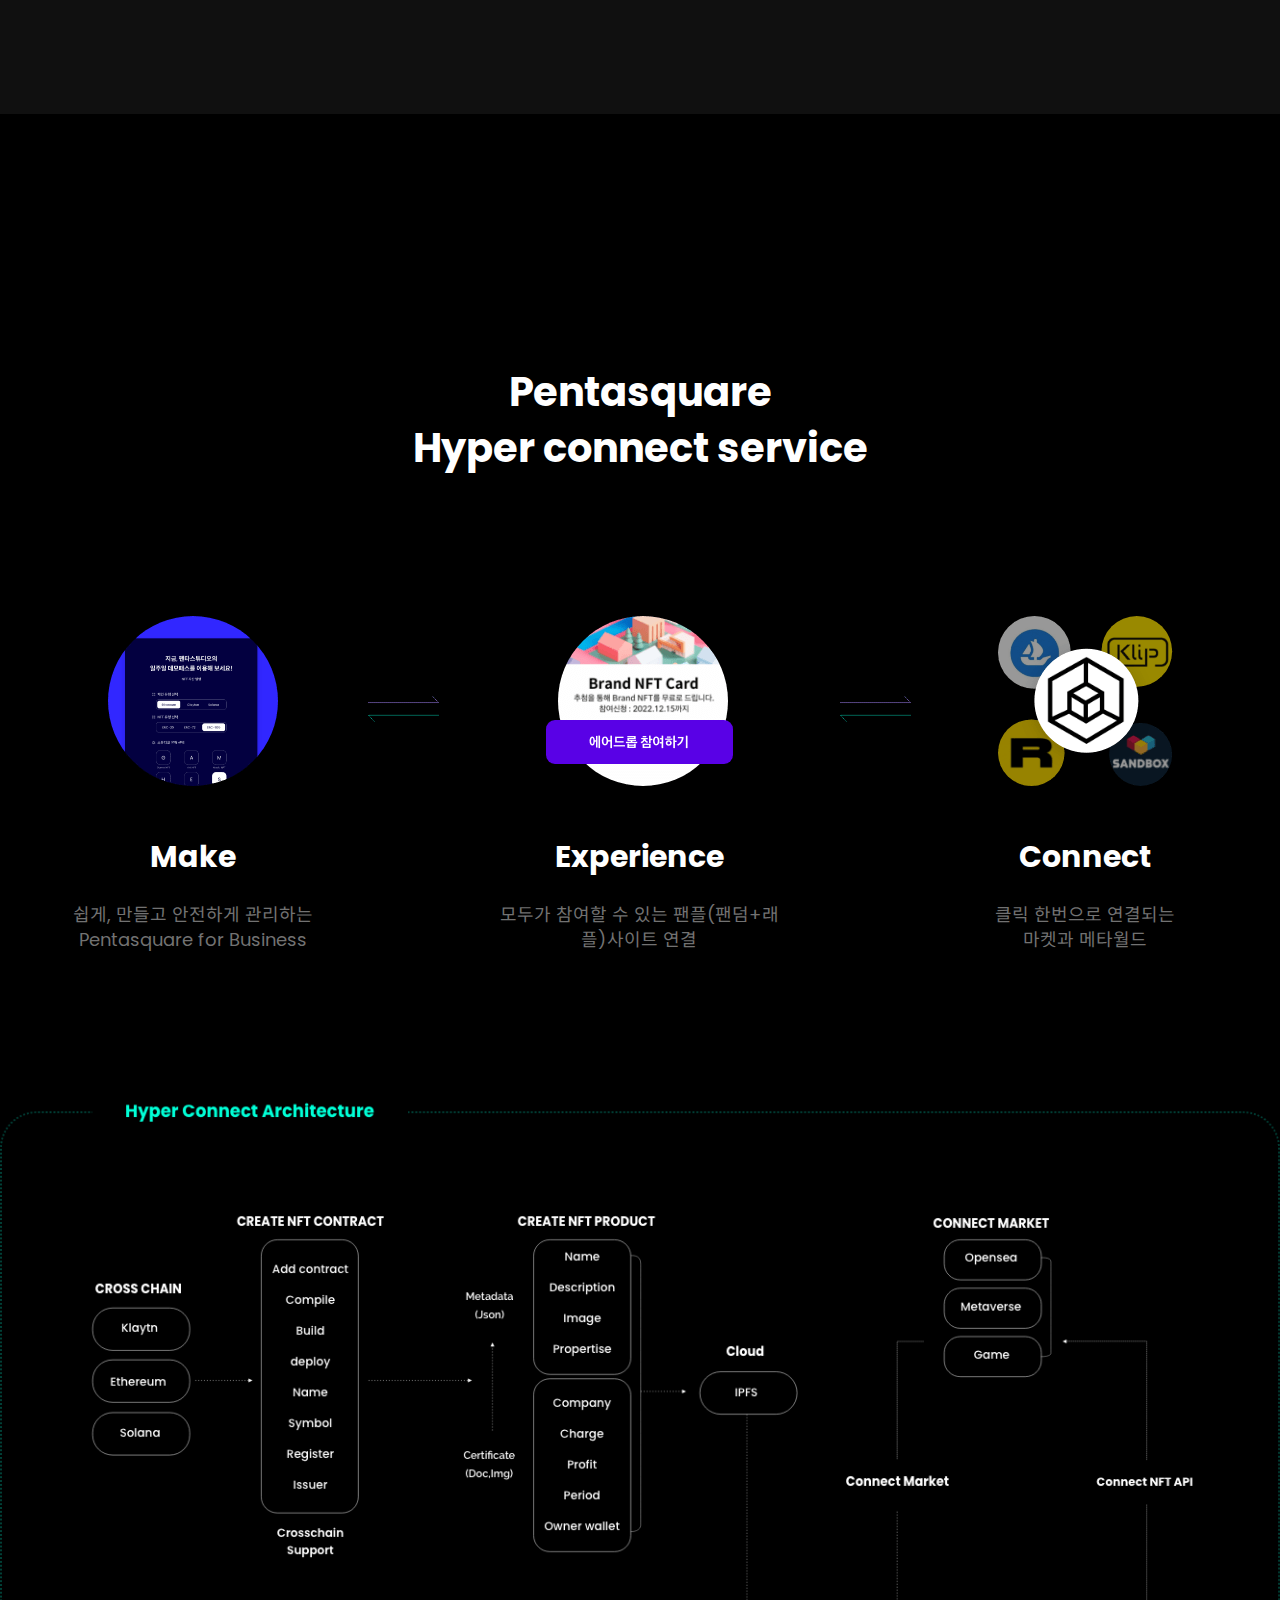
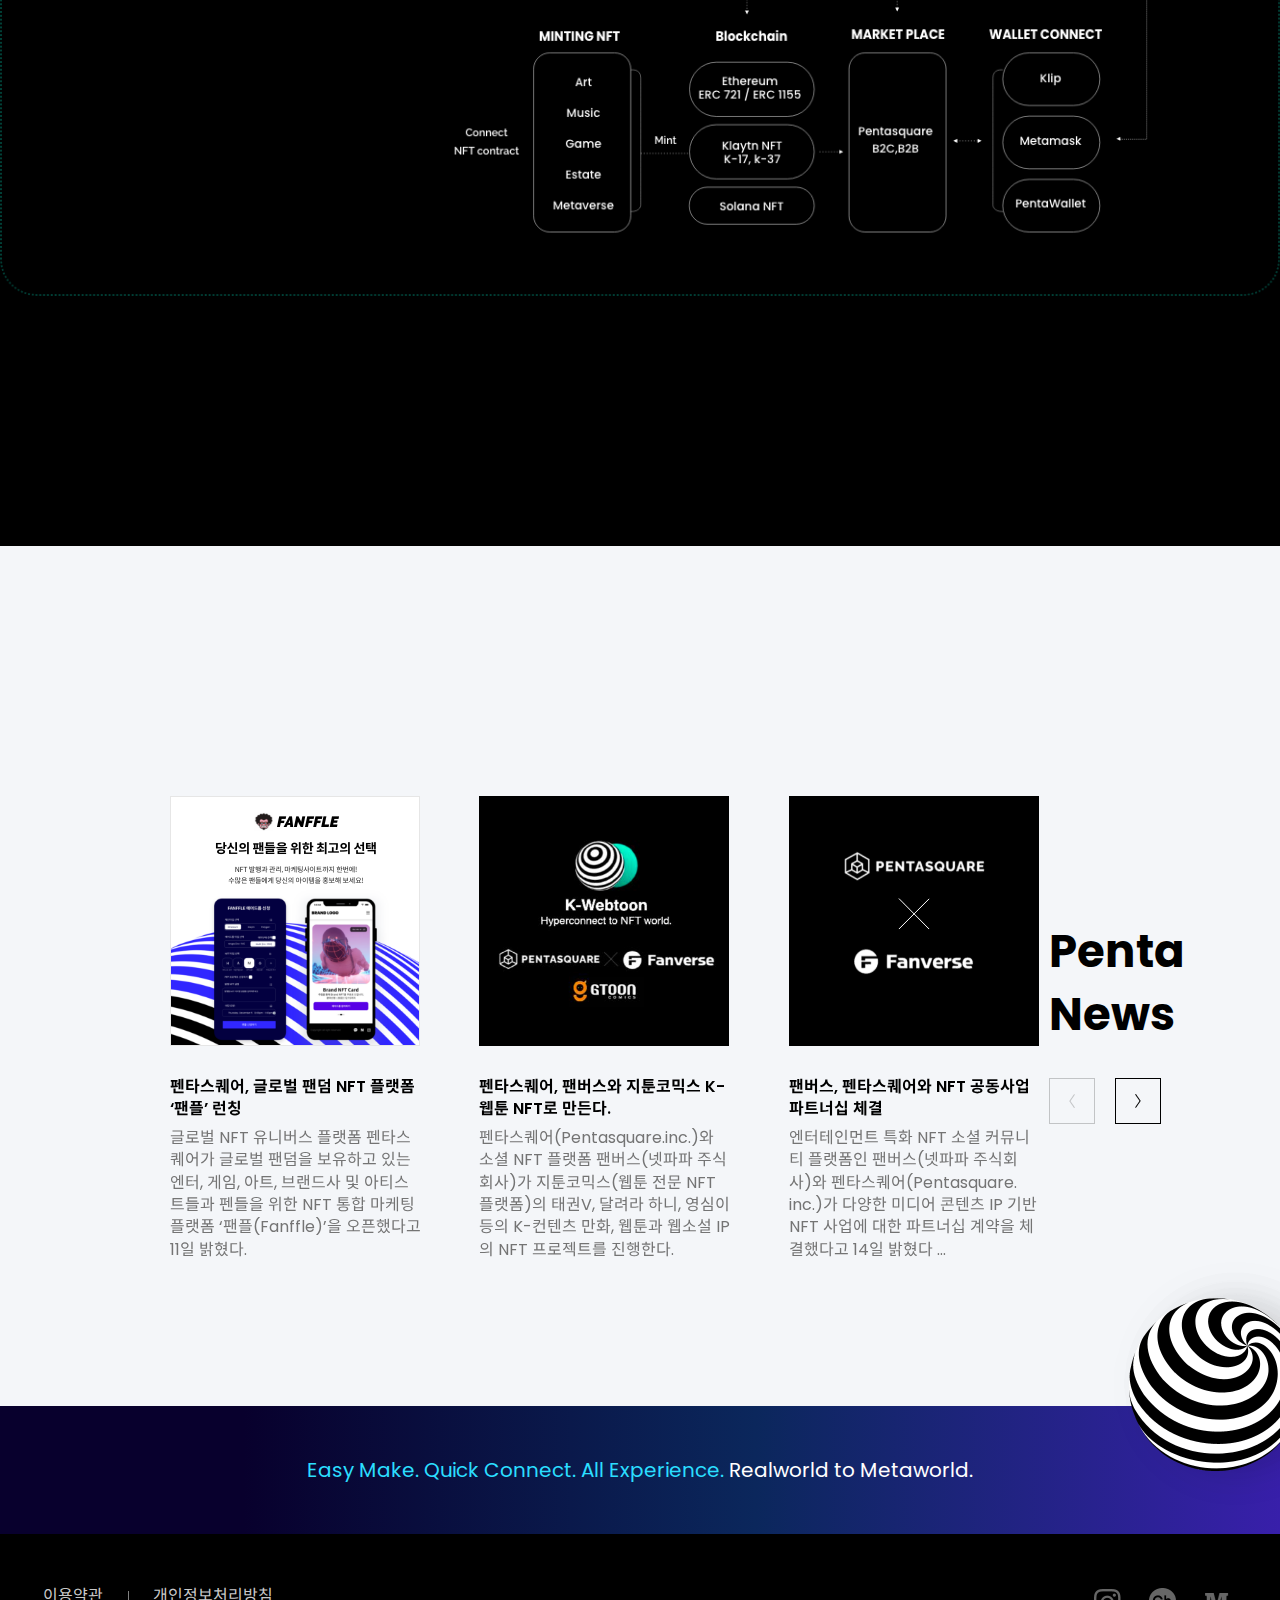
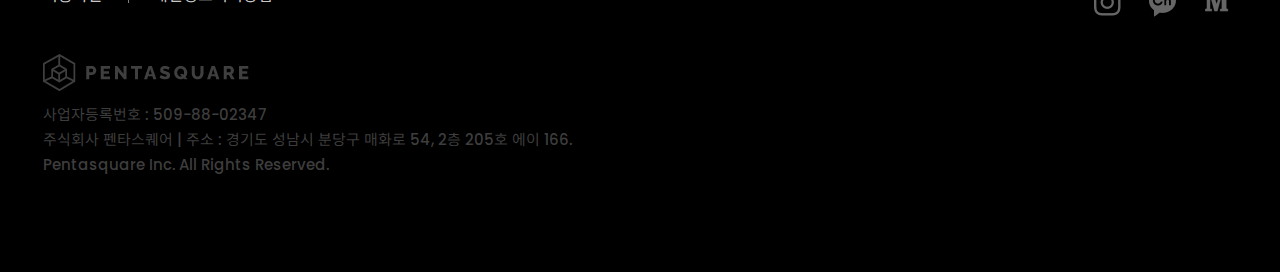
==== commit 3a0626d7: "Add files via upload" ====
--- a/index.html
+++ b/index.html
@@ -82,7 +82,10 @@
 								</div>
 								<div class="subject">HYPER CONNECT THE</div>
 								<div class="title">PENTA UNIVERSE</div>
-								<div class="copy">메타월드를 연결해, 새로운 우주를 개척합니다.</div>
+								<div class="copy">
+									<span class="langKO">메타월드를 연결해, 새로운 우주를 개척합니다.</span>
+									<span class="langEN">Connect the meta world to pioneer a new universe</span>
+								</div>
 								<div class="txt_klip">Klip Partners X Pentasquare</div>
 							</div>
 						</div>
@@ -100,7 +103,10 @@
 								</div>
 								<div class="subject">HYPER CONNECT THE</div>
 								<div class="title">PENTA UNIVERSE</div>
-								<div class="copy">메타월드를 연결해, 새로운 우주를 개척합니다.</div>
+								<div class="copy">
+									<span class="langKO">메타월드를 연결해, 새로운 우주를 개척합니다.</span>
+									<span class="langEN">Connect the meta world to pioneer a new universe</span>
+								</div>
 								<div class="txt_klip">Klip Partners X Pentasquare</div>
 							</div>
 						</div>
@@ -146,9 +152,19 @@
 				<div class="inner">
 					<div class="topArea">
 						<div class="title">About<br class="mo" /> Penta Universe</div>
-						<div class="cont">펜타유니버스는 크리에이터, 엔터, 아트, 게임, 브랜드 등 파트너에게 하이퍼커넥트 기반으로 NFT 발행, 거래, 메타버스 환경을 제공하고 유니버스 생태계를 만들어갑니다.</div>
+						<div class="cont">
+							<span class="langKO">
+								펜타유니버스는 크리에이터, 엔터, 아트, 게임, 브랜드 등 파트너에게 하이퍼커넥트 기반으로 NFT 발행, 거래, 메타버스 환경을 제공하고 유니버스 생태계를 만들어갑니다.
+							</span>
+							<span class="langEN">
+								Pentauniverse offers NTF issuing, trades, and metaverse environment based on the Hyperconnect to partners such as creators, entertainments, arts, games, other brands, etc. and creates the universe ecosystem.
+							</span>
+						</div>
 						<div class="img"><img src="./images/main/imgUniverse.png" alt=""></div>
-						<a href="mailto:pentasquare@pentasquare.io" class="btnUniverse" target="_blank">펜타 유니버스 참여하기</a>
+						<a href="mailto:pentasquare@pentasquare.io" class="btnUniverse" target="_blank">
+							<span class="langKO">펜타 유니버스 참여하기</span>
+							<span class="langEN">Participate in Pentauniverse</span>
+						</a>
 					</div>
 				</div>
 			</div>
@@ -156,7 +172,14 @@
 				<div class="inner">
 					<div class="topArea">
 						<div class="title">Our Service</div>
-						<div class="cont">NFT의 발행과 , 래플마케팅, 마켓플레이스의 연결까지 한번에 쉽고 편리한 NFT관리를 경험해 보세요!</div>
+						<div class="cont">
+							<span class="langKO">
+								NFT의 발행과 , 래플마케팅, 마켓플레이스의 연결까지 한번에 쉽고 편리한 NFT관리를 경험해 보세요!
+							</span>
+							<span class="langEN">
+								Give yourself a chance to experience easy and simple NFT management for issuing NFT, raffle marketing, and connecting Marketplace at once.
+							</span>
+						</div>
 					</div>
 					<div class="boxService">
 						<div class="boxServiceImg">
@@ -166,24 +189,53 @@
 							<div><img src="./images/main/imgService3.png" alt="" /></div>
 						</div>
 						<dl>
-							<dt data-role="0">NFT 마켓플레이스</dt>
+							<dt data-role="0">
+								<span class="langKO">NFT 마켓플레이스</span>
+								<span class="langEN">NFT Market</span>
+							</dt>
 							<dd>
-								발행한 NFT를 펜타스퀘어 NFT마켓에서 판매를 시작해 보세요!<br />
-								NFT스튜디오를 통해 발행된 NFT의 종류에 상관없이 경매와 지정가 판매가 가능합니다.<br />
-								그뿐아니라 글로벌 No.1 오픈씨와 라리블까지 한번에 등록되는 편리함을 경험해 보세요!
-
-								<a href="https://market.pentasquare.io/" target="_blank">마켓플레이스 바로가기</a>
+								<span class="langKO">
+									발행한 NFT를 펜타스퀘어 NFT마켓에서 판매를 시작해 보세요!<br />
+									NFT스튜디오를 통해 발행된 NFT의 종류에 상관없이 경매와 지정가 판매가 가능합니다.<br />
+									그뿐아니라 글로벌 No.1 오픈씨와 라리블까지 한번에 등록되는 편리함을 경험해 보세요!
+								</span>
+								<span class="langEN">
+									You can carry out auctions and fixed-price sales regardless of the types of NFT issued through NFT studio.<br />
+									In addition to that, just experience the convenience that you can register them to OpenSea and Rarible in one go!
+								</span>
+								<a href="https://market.pentasquare.io/" target="_blank">
+									<span class="langKO">마켓플레이스 바로가기</span>
+									<span class="langEN">Go to Market place</span>
+								</a>
 							</dd>
-							<dt data-role="1">팬플 & 에어드랍 마케팅</dt>
+							<dt data-role="1">
+								<span class="langKO">팬플 & 에어드랍 마케팅</span>
+								<span class="langEN">Fanple & Airdrop marketing</span>
+							</dt>
 							<dd>
-								NFT 에어드랍은 고객의 참여를 유도하는 매우 강력한 브랜드<br />
-								마케팅 수단입니다. NFT발행은 물론 고객이 참여할 수 있는 팬플사이트(팬덤+래플)까지 빠르게 제작할 수 있습니다. 블록체인 개발자가 없더라도, NFT마케팅을 시작해 보세요!
-
-								<a href="https://forms.gle/ZVAuXnCivv2XV49n9" target="_blank">팬플신청하기</a>
+								<span class="langKO">
+									NFT 에어드랍은 고객의 참여를 유도하는 매우 강력한 브랜드<br />
+									마케팅 수단입니다. NFT발행은 물론 고객이 참여할 수 있는 팬플사이트(팬덤+래플)까지 빠르게 제작할 수 있습니다. 블록체인 개발자가 없더라도, NFT마케팅을 시작해 보세요!
+								</span>
+								<span class="langEN">
+									NFT Airdrop is a strong brand marketing instrument that attracts customers to take part in. Not only issuing NFT but also even quickly creating Fanple websites(fandon+raffle) is possible. Even if you don't have any developers for your block chain system, start your NFT marketing with this!
+								</span>
+								<a href="https://forms.gle/ZVAuXnCivv2XV49n9" target="_blank">
+									<span class="langKO">팬플신청하기</span>
+									<span class="langEN">Apply for Fanffle</span>
+								</a>
 							</dd>
-							<dt data-role="2">NFT 스튜디오</dt>
+							<dt data-role="2">
+								<span class="langKO">NFT 스튜디오</span>
+								<span class="langEN">NFT Studio</span>
+							</dt>
 							<dd>
-								펜타스퀘어의 가장 강력한 솔루션 NFT스튜디오(발행시스템)은 더 많은 정보와 요소를 NFT에 기록함으로써 더 확장된 NFT의 활용성을 만들어 갑니다. 브랜드, 음원, 부동산, 디파이 등 각각의 카테고리에 따라 다르게 기록되는 메타데이터는 NFT를 통해 다양한 서비스를 가능하게 만듭니다.
+								<span class="langKO">
+									펜타스퀘어의 가장 강력한 솔루션 NFT스튜디오(발행시스템)은 더 많은 정보와 요소를 NFT에 기록함으로써 더 확장된 NFT의 활용성을 만들어 갑니다. 브랜드, 음원, 부동산, 디파이 등 각각의 카테고리에 따라 다르게 기록되는 메타데이터는 NFT를 통해 다양한 서비스를 가능하게 만듭니다.
+								</span>
+								<span class="langEN">
+									NFT studio(the issuing system), the most strongest solution of Pentasquare raise NFT's usefulness by recording more information and elements to NFT. Metadata to be recorded differently upon each category such as brands, soundtracks, DeFi, etc. makes various services possible through NFT.
+								</span>
 							</dd>
 						</dl>
 					</div>
@@ -197,15 +249,24 @@
 					<ul class="listConnect">
 						<li>
 							<div class="txt1">Make</div>
-							<div class="txt2">쉽게, 만들고 안전하게 관리하는<br />Pentasquare for Business</div>
+							<div class="txt2">
+								<span class="langKO">쉽게, 만들고 안전하게 관리하는<br />Pentasquare for Business</span>
+								<span class="langEN">Create and manage easily with Pentasqure for business </span>
+							</div>
 						</li>
 						<li>
 							<div class="txt1">Experience</div>
-							<div class="txt2">모두가 참여할 수 있는<br />래플사이트 연결</div>
+							<div class="txt2">
+								<span class="langKO">모두가 참여할 수 있는 팬플(팬덤+래플)사이트 연결</span>
+								<span class="langEN">Connect the Fanple website (Fandom+Raffle) that everyone can take part in.</span>
+							</div>
 						</li>
 						<li>
 							<div class="txt1">Connect</div>
-							<div class="txt2">클릭 한번으로 연결되는<br />마켓과 메타월드</div>
+							<div class="txt2">
+								<span class="langKO">클릭 한번으로 연결되는<br />마켓과 메타월드</span>
+								<span class="langEN">Market and Metaworld that can be connected with just one click!</span>
+							</div>
 						</li>
 					</ul>
 					<div class="boxConnectImg">
@@ -222,9 +283,17 @@
 							<div class="swiper-slide">
 								<a href="http://www.it-b.co.kr/news/articleView.html?idxno=57112" target="_blank">
 									<div class="img"><img src="./images/main/imgNews5.png" alt="" /></div>
-									<div class="txt1">펜타스퀘어, 글로벌 팬덤 NFT 플랫폼 ‘팬플’ 런칭</div>
+									<div class="txt1">
+										<span class="langKO">펜타스퀘어, 글로벌 팬덤 NFT 플랫폼 ‘팬플’ 런칭</span>
+										<span class="langEN">펜타스퀘어, 글로벌 팬덤 NFT 플랫폼 ‘팬플’ 런칭</span>
+									</div>
 									<div class="txt2">
-										글로벌 NFT 유니버스 플랫폼 펜타스퀘어가 글로벌 팬덤을 보유하고 있는 엔터, 게임, 아트, 브랜드사 및 아티스트들과 펜들을 위한 NFT 통합 마케팅 플랫폼 ‘팬플(Fanffle)’을 오픈했다고 11일 밝혔다.
+										<span class="langKO">
+											글로벌 NFT 유니버스 플랫폼 펜타스퀘어가 글로벌 팬덤을 보유하고 있는 엔터, 게임, 아트, 브랜드사 및 아티스트들과 펜들을 위한 NFT 통합 마케팅 플랫폼 ‘팬플(Fanffle)’을 오픈했다고 11일 밝혔다.
+										</span>
+										<span class="langEN">
+											글로벌 NFT 유니버스 플랫폼 펜타스퀘어가 글로벌 팬덤을 보유하고 있는 엔터, 게임, 아트, 브랜드사 및 아티스트들과 펜들을 위한 NFT 통합 마케팅 플랫폼 ‘팬플(Fanffle)’을 오픈했다고 11일 밝혔다.
+										</span>
 									</div>
 								</a>
 							</div>
@@ -232,9 +301,17 @@
 							<div class="swiper-slide">
 								<a href="http://www.discoverynews.kr/news/articleView.html?idxno=741105" target="_blank">
 									<div class="img"><img src="./images/main/imgNews4.png" alt="" /></div>
-									<div class="txt1">펜타스퀘어, 팬버스와 지툰코믹스 K-웹툰 NFT로 만든다.</div>
+									<div class="txt1">
+										<span class="langKO">펜타스퀘어, 팬버스와 지툰코믹스 K-웹툰 NFT로 만든다.</span>
+										<span class="langEN">펜타스퀘어, 팬버스와 지툰코믹스 K-웹툰 NFT로 만든다.</span>
+									</div>
 									<div class="txt2">
-										펜타스퀘어(Pentasquare.inc.)와 소셜 NFT 플랫폼 팬버스(넷파파 주식회사)가 지툰코믹스(웹툰 전문 NFT 플랫폼)의 태권V, 달려라 하니, 영심이 등의 K-컨텐츠 만화, 웹툰과 웹소설 IP의 NFT 프로젝트를 진행한다.
+										<span class="langKO">
+											펜타스퀘어(Pentasquare.inc.)와 소셜 NFT 플랫폼 팬버스(넷파파 주식회사)가 지툰코믹스(웹툰 전문 NFT 플랫폼)의 태권V, 달려라 하니, 영심이 등의 K-컨텐츠 만화, 웹툰과 웹소설 IP의 NFT 프로젝트를 진행한다.
+										</span>
+										<span class="langEN">
+											펜타스퀘어(Pentasquare.inc.)와 소셜 NFT 플랫폼 팬버스(넷파파 주식회사)가 지툰코믹스(웹툰 전문 NFT 플랫폼)의 태권V, 달려라 하니, 영심이 등의 K-컨텐츠 만화, 웹툰과 웹소설 IP의 NFT 프로젝트를 진행한다.
+										</span>
 									</div>
 								</a>
 							</div>
@@ -242,27 +319,51 @@
 							<div class="swiper-slide">
 								<a href="http://www.it-b.co.kr/news/articleView.html?idxno=56435" target="_blank">
 									<div class="img"><img src="./images/main/imgNews1.png" alt="" /></div>
-									<div class="txt1">팬버스, 펜타스퀘어와 NFT 공동사업 파트너십 체결</div>
+									<div class="txt1">
+										<span class="langKO">팬버스, 펜타스퀘어와 NFT 공동사업 파트너십 체결</span>
+										<span class="langEN">Fanvers enters into a co-business partnership with Pentasqure.</span>
+									</div>
 									<div class="txt2">
-										엔터테인먼트 특화 NFT 소셜 커뮤니티 플랫폼인 팬버스(넷파파 주식회사)와 펜타스퀘어(Pentasquare. inc.)가 다양한 미디어 콘텐츠 IP 기반 NFT 사업에 대한 파트너십 계약을 체결했다고 14일 밝혔다 …
+										<span class="langKO">
+											엔터테인먼트 특화 NFT 소셜 커뮤니티 플랫폼인 팬버스(넷파파 주식회사)와 펜타스퀘어(Pentasquare. inc.)가 다양한 미디어 콘텐츠 IP 기반 NFT 사업에 대한 파트너십 계약을 체결했다고 14일 밝혔다 …
+										</span>
+										<span class="langEN">
+											Fanverse(Net papa, Inc.), an NFT social community platform specialised in the entertainment, stated on 14 that they made a partnership contract with Pentasqure, Inc. for various media contents IP-based NFT businesses.
+										</span>
 									</div>
 								</a>
 							</div>
 							<div class="swiper-slide">
 								<a href="https://gametoc.hankyung.com/news/articleView.html?idxno=64151" target="_blank">
 									<div class="img"><img src="./images/main/imgNews2.png" alt="" /></div>
-									<div class="txt1">한민족 자부심 ’광개토태왕‘ NFT로 부활하다.</div>
+									<div class="txt1">
+										<span class="langKO">한민족 자부심 ’광개토태왕‘ NFT로 부활하다.</span>
+										<span class="langEN">Gwanggaeto the Great, Koreans' proud, has resurrected with NFT</span>
+									</div>
 									<div class="txt2">
-										한국 역사에서 가장 큰 비석인 광개토태왕비 원석탁본(혜정본)에 새겨진 1600년전 광개토태왕의 일대기가 NFT(대체불가토큰, Non-fungible Token)로 부활한다. 경희대 혜정박물관 관장을 역임했던, 김혜정 혜정문화재단 …
+										<span class="langKO">
+											한국 역사에서 가장 큰 비석인 광개토태왕비 원석탁본(혜정본)에 새겨진 1600년전 광개토태왕의 일대기가 NFT(대체불가토큰, Non-fungible Token)로 부활한다. 경희대 혜정박물관 관장을 역임했던, 김혜정 혜정문화재단 …
+										</span>
+										<span class="langEN">
+											The history of Gwanggaeto the Great 1,600 years ago carved on the originial rubbed copy (Hyejeongbon) of Gwanggaeto the Great Royal Tombstone, the biggest tombstone in Korean History, has resurrected with NFT(Non-fungible Token). Hye-jeong Kim, Chairwoman of Hyejeong cultural foundation, who used to be the museum director of Kyunghee Univ. Hyejeong Museum  (...)
+										</span>
 									</div>
 								</a>
 							</div>
 							<div class="swiper-slide">
 								<a href="http://www.blockchaintoday.co.kr/news/articleView.html?idxno=20422" target="_blank">
 									<div class="img"><img src="./images/main/imgNews3.png" alt="" /></div>
-									<div class="txt1">광개토태왕비 NFT 라이브드롭 오는 30일 시작</div>
+									<div class="txt1">
+										<span class="langKO">광개토태왕비 NFT 라이브드롭 오는 30일 시작</span>
+										<span class="langEN">An upcoming NFT Livedrop for Gwanggaeto the Great Royal Tombstone to be started on 30</span>
+									</div>
 									<div class="txt2">
-										혜정문화재단이 주관하는 광개토태왕비 원석탁본(혜정본)NFT 프로젝트가 국내 최초로 12월 30일부터 펜타스퀘어(PENTASQUARE) NFT 마켓플레이스 라이브드롭을 통해 첫 옥션 형식으로 시작된다 …
+										<span class="langKO">
+											혜정문화재단이 주관하는 광개토태왕비 원석탁본(혜정본)NFT 프로젝트가 국내 최초로 12월 30일부터 펜타스퀘어(PENTASQUARE) NFT 마켓플레이스 라이브드롭을 통해 첫 옥션 형식으로 시작된다 …
+										</span>
+										<span class="langEN">
+											A NFT project for Gwanggaeto the Great Royal Tombstone's original rubbed copy (Hyejeongbon), organized by Hyejeong cultural foundation will began on 30th of December with the form of an auction through Pentasqure NFT Marketplace Livedrop for the first time in Korea  (...)
+										</span>
 									</div>
 								</a>
 							</div>
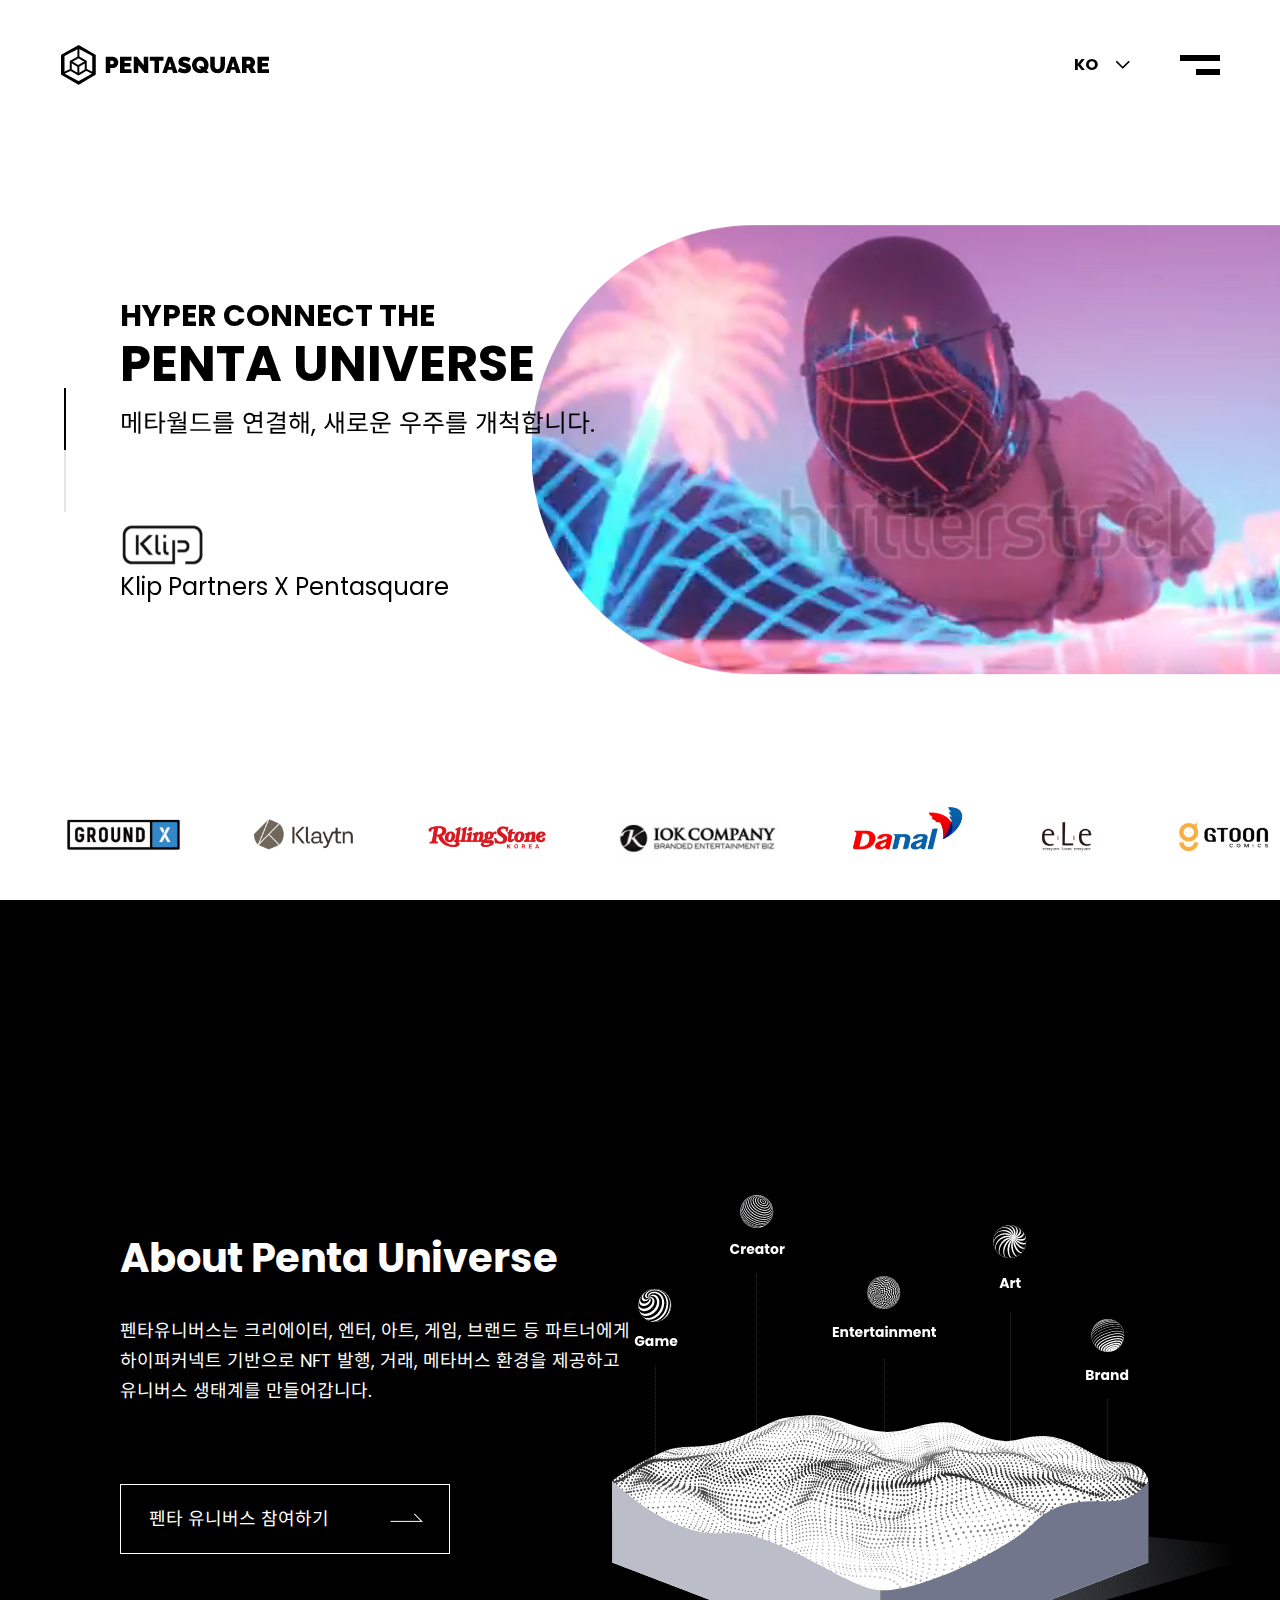
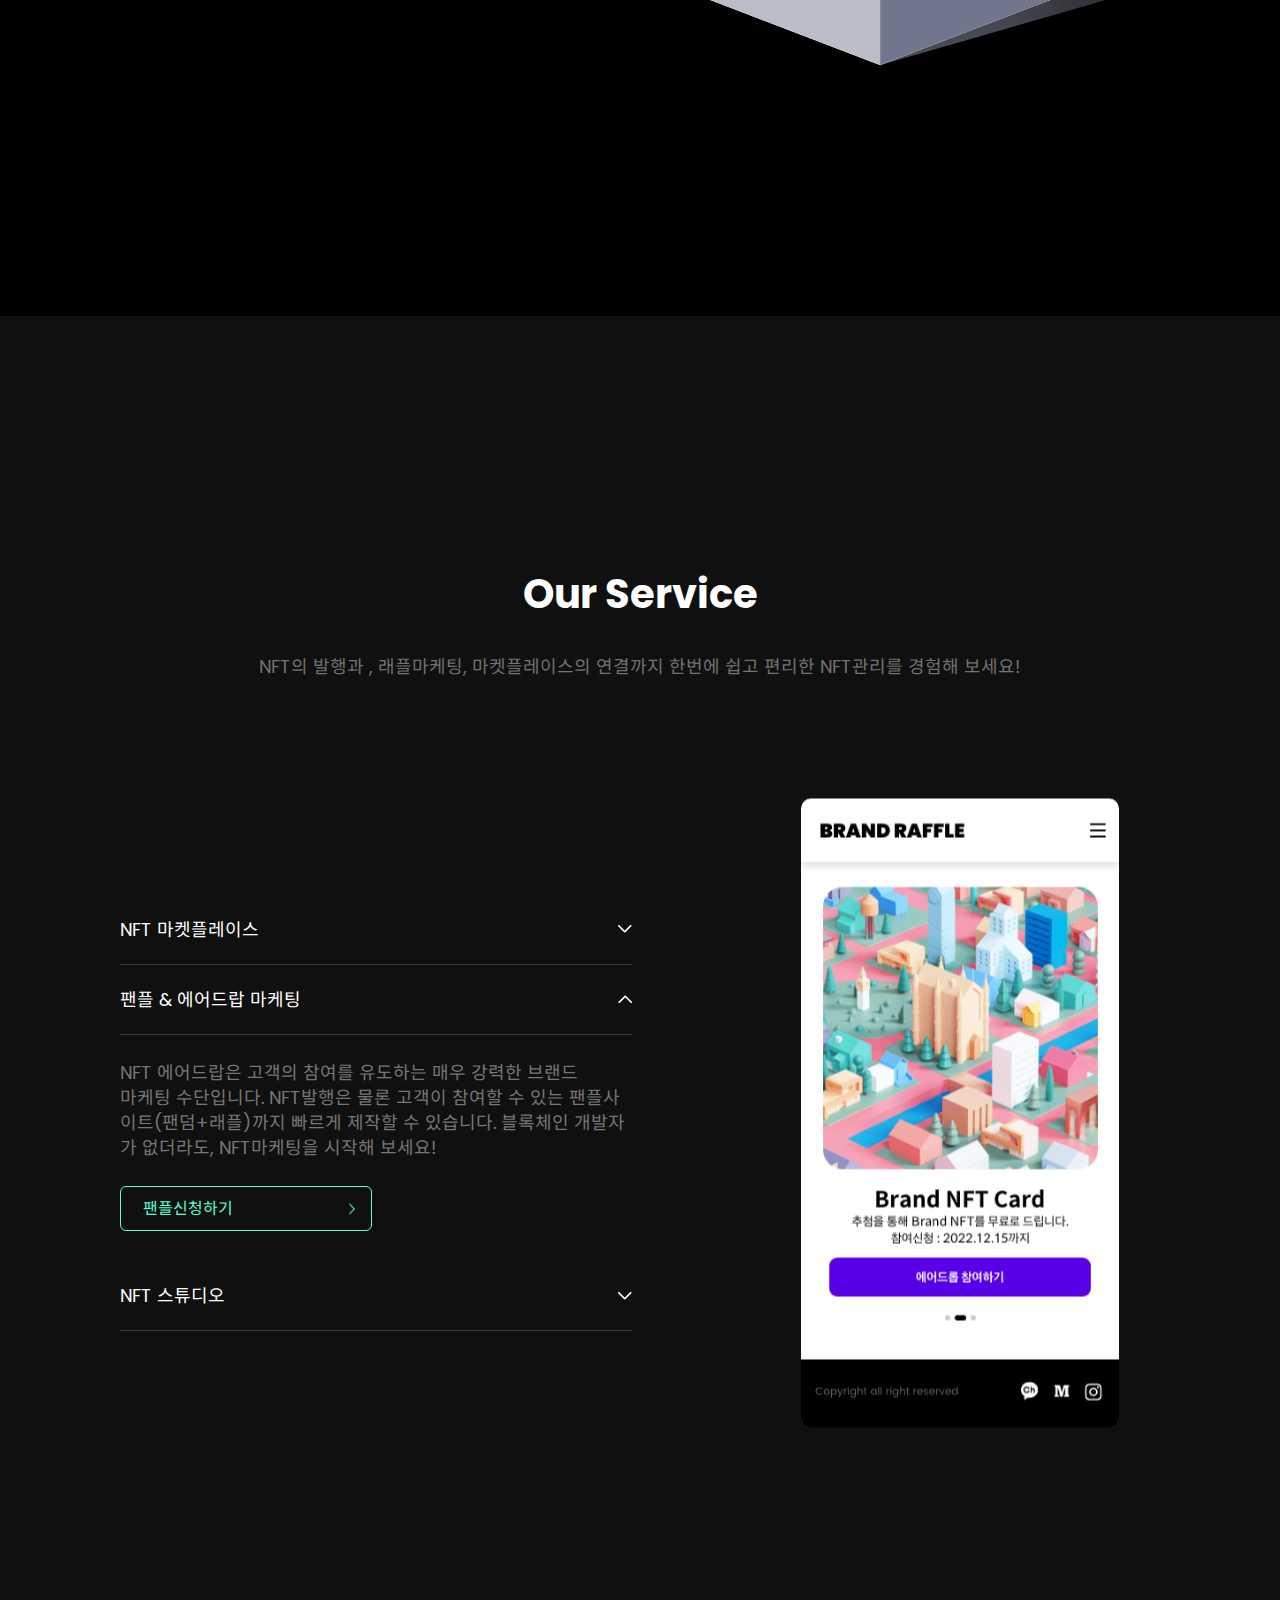
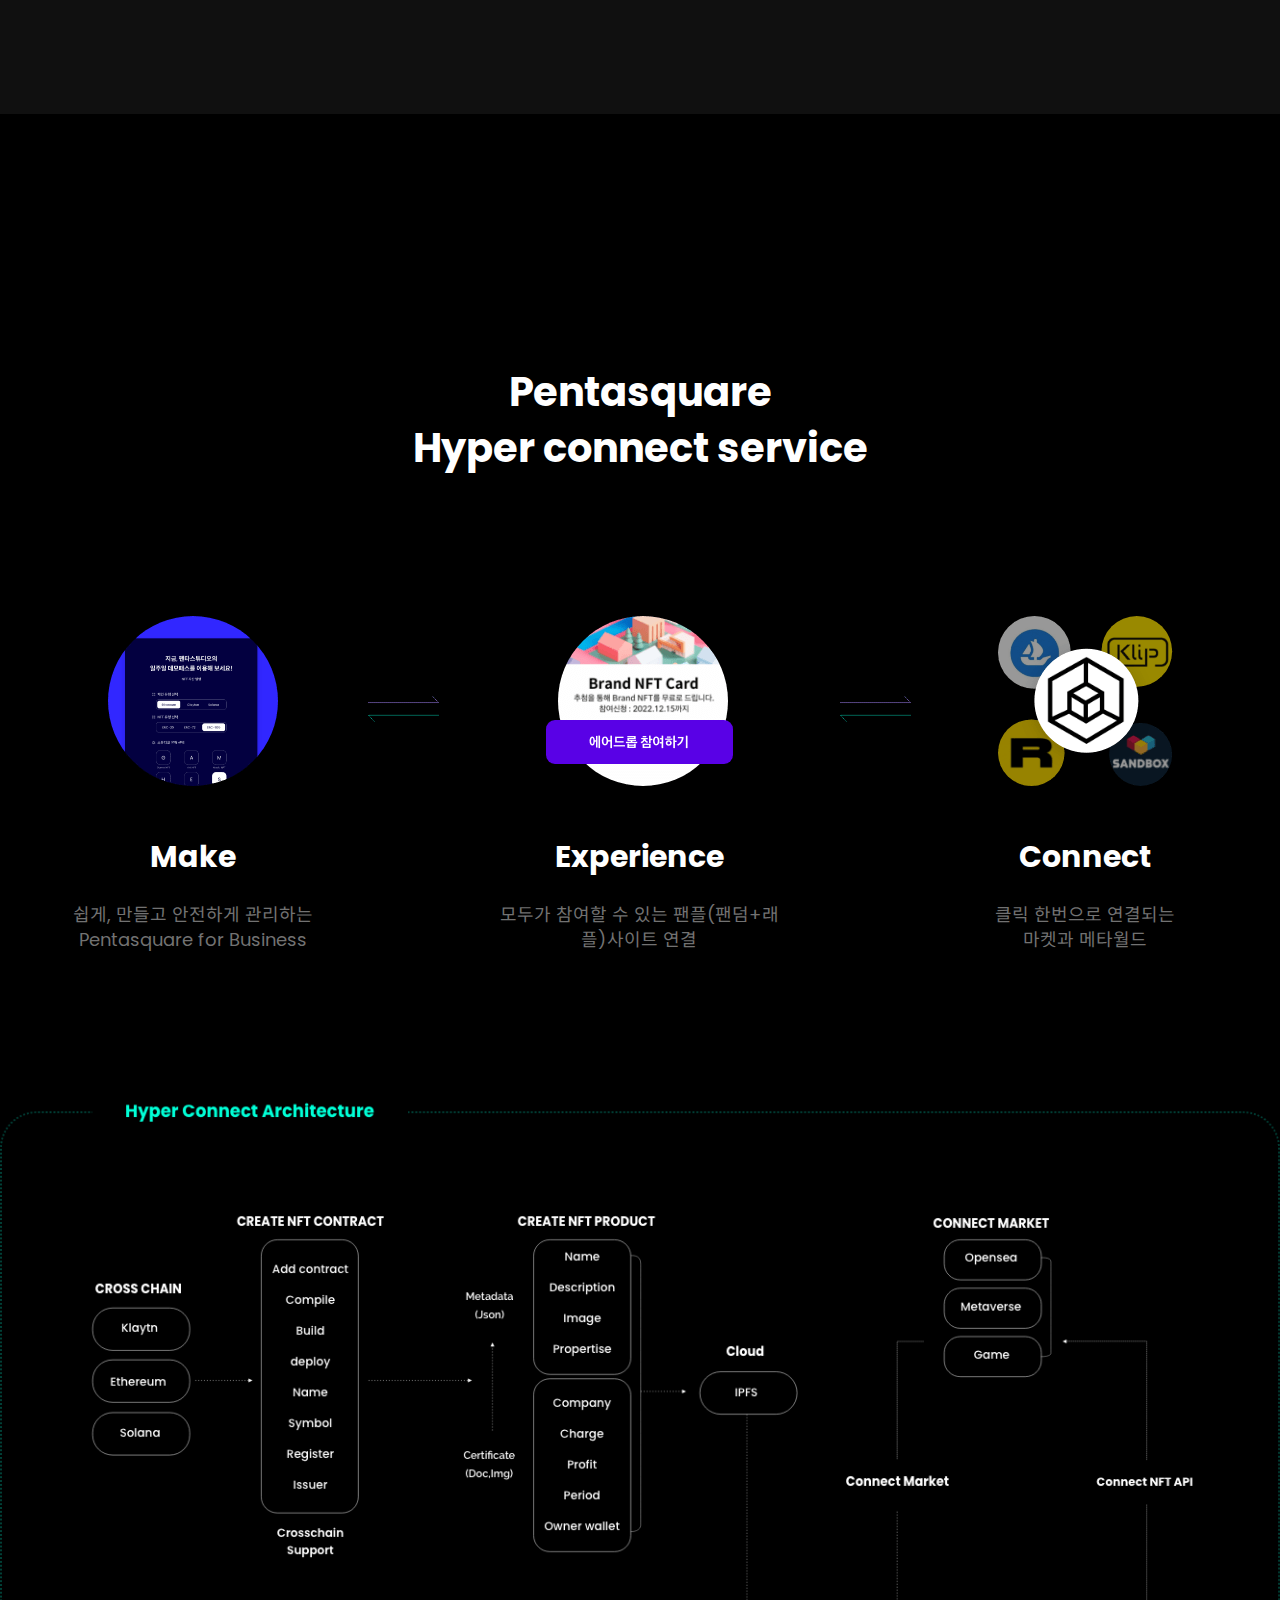
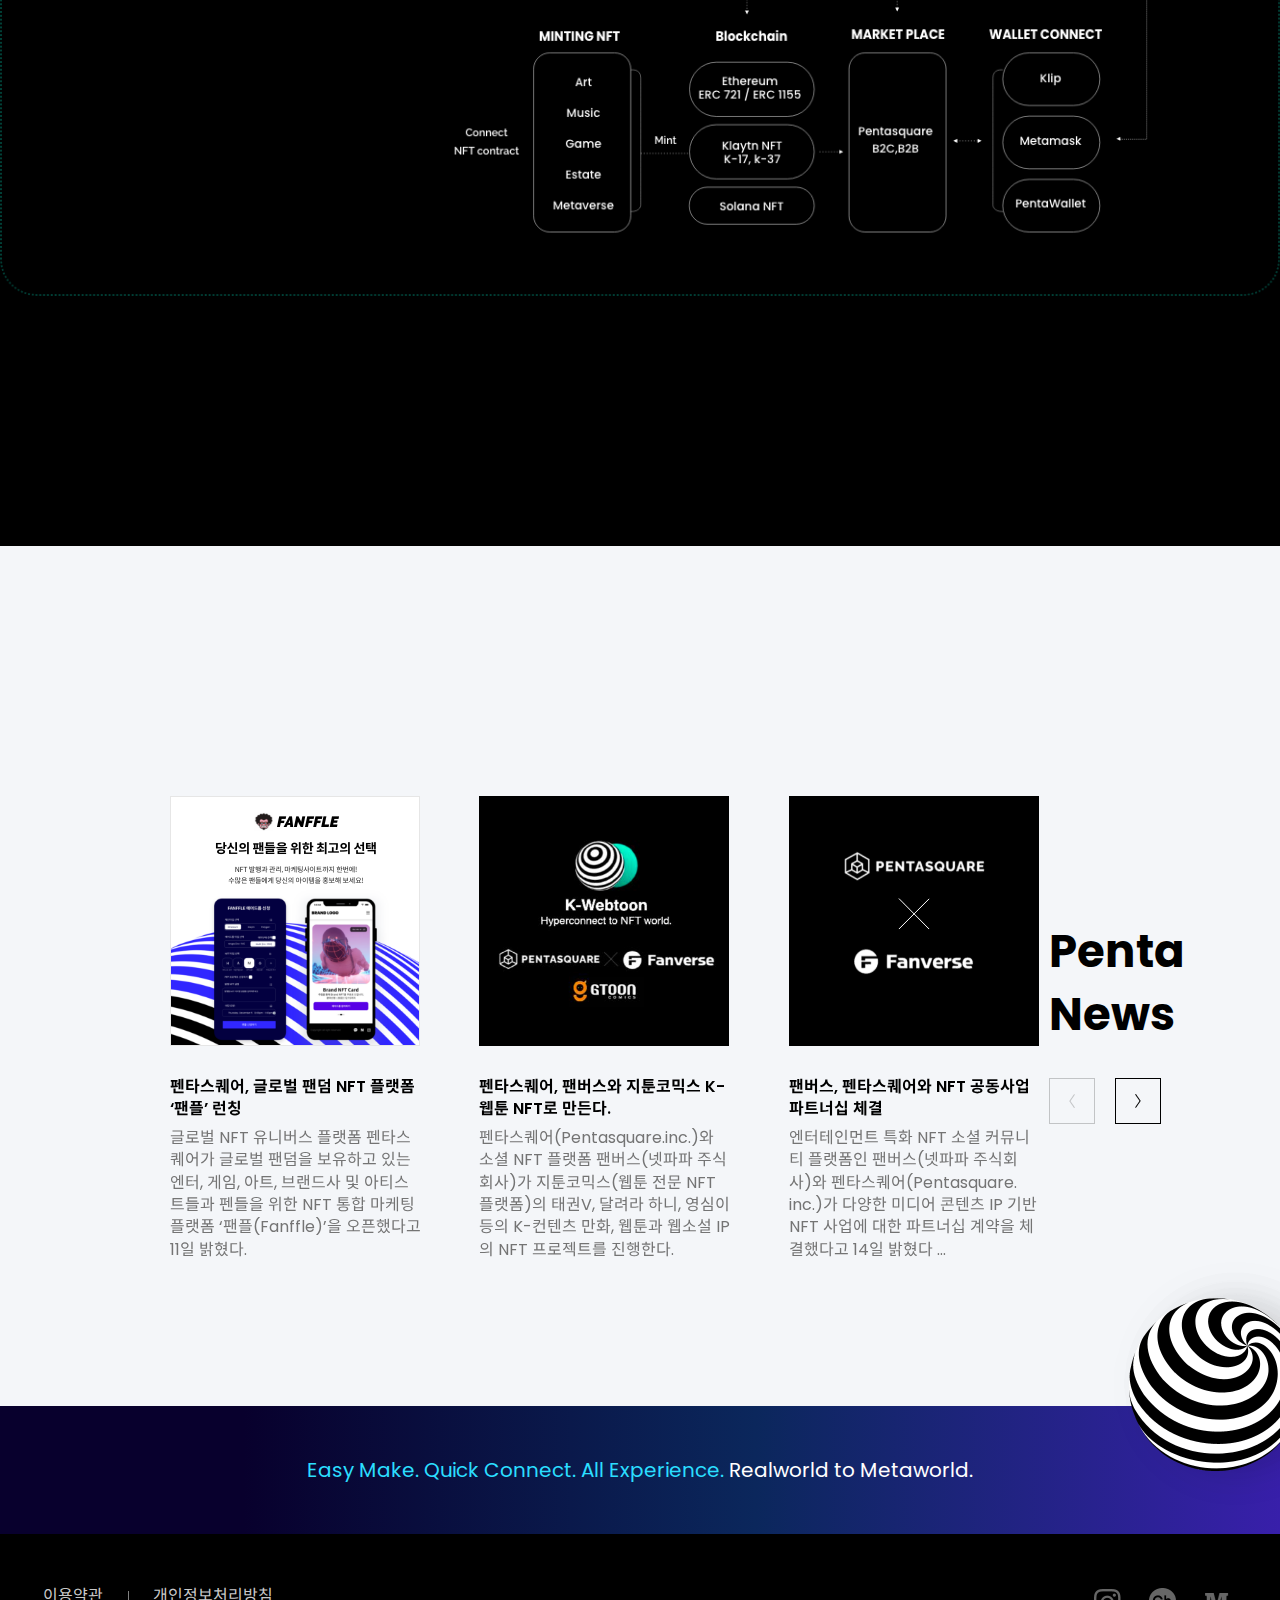
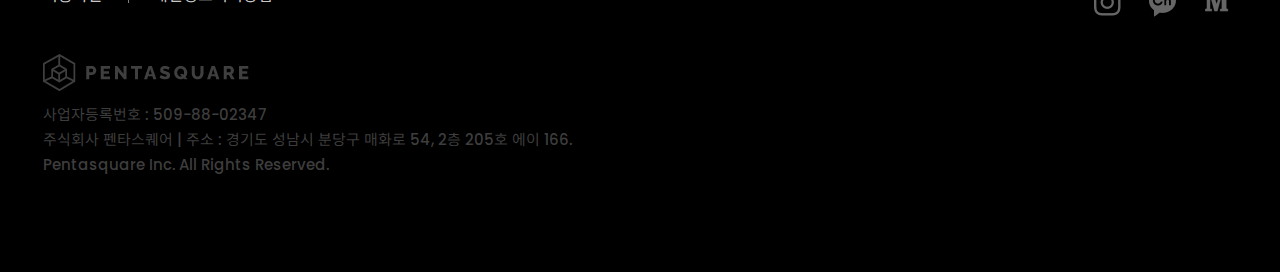
==== commit d3983cc9: "Add files via upload" ====
--- a/index.html
+++ b/index.html
@@ -84,7 +84,7 @@
 								<div class="title">PENTA UNIVERSE</div>
 								<div class="copy">
 									<span class="langKO">메타월드를 연결해, 새로운 우주를 개척합니다.</span>
-									<span class="langEN">Connect the meta world to pioneer a new universe</span>
+									<span class="langEN">Connect the meta world<br />to pioneer a new universe</span>
 								</div>
 								<div class="txt_klip">Klip Partners X Pentasquare</div>
 							</div>
@@ -105,7 +105,7 @@
 								<div class="title">PENTA UNIVERSE</div>
 								<div class="copy">
 									<span class="langKO">메타월드를 연결해, 새로운 우주를 개척합니다.</span>
-									<span class="langEN">Connect the meta world to pioneer a new universe</span>
+									<span class="langEN">Connect the meta world<br />to pioneer a new universe</span>
 								</div>
 								<div class="txt_klip">Klip Partners X Pentasquare</div>
 							</div>
@@ -177,7 +177,7 @@
 								NFT의 발행과 , 래플마케팅, 마켓플레이스의 연결까지 한번에 쉽고 편리한 NFT관리를 경험해 보세요!
 							</span>
 							<span class="langEN">
-								Give yourself a chance to experience easy and simple NFT management for issuing NFT, raffle marketing, and connecting Marketplace at once.
+								Give yourself a chance to experience easy and simple NFT<br />management for issuing NFT, raffle marketing, and connecting Marketplace at once.
 							</span>
 						</div>
 					</div>
@@ -285,14 +285,14 @@
 									<div class="img"><img src="./images/main/imgNews5.png" alt="" /></div>
 									<div class="txt1">
 										<span class="langKO">펜타스퀘어, 글로벌 팬덤 NFT 플랫폼 ‘팬플’ 런칭</span>
-										<span class="langEN">펜타스퀘어, 글로벌 팬덤 NFT 플랫폼 ‘팬플’ 런칭</span>
+										<span class="langEN">Pentasquare, a global NFT universe platform</span>
 									</div>
 									<div class="txt2">
 										<span class="langKO">
 											글로벌 NFT 유니버스 플랫폼 펜타스퀘어가 글로벌 팬덤을 보유하고 있는 엔터, 게임, 아트, 브랜드사 및 아티스트들과 펜들을 위한 NFT 통합 마케팅 플랫폼 ‘팬플(Fanffle)’을 오픈했다고 11일 밝혔다.
 										</span>
 										<span class="langEN">
-											글로벌 NFT 유니버스 플랫폼 펜타스퀘어가 글로벌 팬덤을 보유하고 있는 엔터, 게임, 아트, 브랜드사 및 아티스트들과 펜들을 위한 NFT 통합 마케팅 플랫폼 ‘팬플(Fanffle)’을 오픈했다고 11일 밝혔다.
+											announced on the 11th that it has opened an NFT integrated marketing platform 'fanffle' for fans with entertainment, games, art, brands and artists who have a global fandom.
 										</span>
 									</div>
 								</a>
@@ -303,14 +303,14 @@
 									<div class="img"><img src="./images/main/imgNews4.png" alt="" /></div>
 									<div class="txt1">
 										<span class="langKO">펜타스퀘어, 팬버스와 지툰코믹스 K-웹툰 NFT로 만든다.</span>
-										<span class="langEN">펜타스퀘어, 팬버스와 지툰코믹스 K-웹툰 NFT로 만든다.</span>
+										<span class="langEN">It is made of Pentasquare, Fanbus and G-toon Comics K-Webtoon NFT.</span>
 									</div>
 									<div class="txt2">
 										<span class="langKO">
 											펜타스퀘어(Pentasquare.inc.)와 소셜 NFT 플랫폼 팬버스(넷파파 주식회사)가 지툰코믹스(웹툰 전문 NFT 플랫폼)의 태권V, 달려라 하니, 영심이 등의 K-컨텐츠 만화, 웹툰과 웹소설 IP의 NFT 프로젝트를 진행한다.
 										</span>
 										<span class="langEN">
-											펜타스퀘어(Pentasquare.inc.)와 소셜 NFT 플랫폼 팬버스(넷파파 주식회사)가 지툰코믹스(웹툰 전문 NFT 플랫폼)의 태권V, 달려라 하니, 영심이 등의 K-컨텐츠 만화, 웹툰과 웹소설 IP의 NFT 프로젝트를 진행한다.
+											Pentasquare, Fan Bus and G-Toon Comics K-Webtoon NFT platform Fan Bus (Netpapa Co., Ltd.) is the K-content comics, webtoon, and web novel IP of G-Toon Comics (NFT platform specializing in webtoon) Taekwon v, Run Hani, Youngshim, etc. of NFT project was carried out.
 										</span>
 									</div>
 								</a>
@@ -380,8 +380,14 @@
 		<footer id="footer">
 			<div class="inner">
 				<div class="agreement">
-					<a href="https://pentasquare.notion.site/Pentasquare-2095b61c3cd644d59817d8270c84d5a8" target="_blank">이용약관</a>
-					<a href="https://pentasquare.notion.site/5e633126c537414f9aaab3bb4af37a73" target="_blank">개인정보처리방침</a>
+					<a href="https://pentasquare.notion.site/Pentasquare-2095b61c3cd644d59817d8270c84d5a8" target="_blank">
+						<span class="langKO">이용약관</span>
+						<span class="langEN">Terms of Use</span>
+					</a>
+					<a href="https://pentasquare.notion.site/5e633126c537414f9aaab3bb4af37a73" target="_blank">
+						<span class="langKO">개인정보처리방침</span>
+						<span class="langEN">Privacy Policy</span>
+					</a>
 				</div>
 				<div class="sns">
 					<a href="https://www.instagram.com/pentasquarenft/" class="instagram" target="_blank">instagram</a>
@@ -390,8 +396,16 @@
 				</div>
 				<h2>PENTASQUARE</h2>
 				<div class="copyright">
-					사업자등록번호 : 509-88-02347<br />
-					주식회사 펜타스퀘어 | 주소 : 경기도 성남시 분당구 매화로 54, 2층 205호 에이 166.<br />
+					<span class="langKO">
+						사업자등록번호 : 509-88-02347<br />
+						주식회사 펜타스퀘어 | 주소 : 경기도 성남시 분당구 매화로 54, 2층 205호 에이 166.<br />
+					</span>
+					<span class="langEN">
+						Business registration number : 509-88-02347<br />
+						pentasquare Co., Ltd.<br />
+						Address: 54, Maehwa-ro, Bundang-gu, Seongnam-si, Gyeonggi-do, 
+						Room 205 on the second floor, 166.<br />
+					</span>
 					Pentasquare Inc. All Rights Reserved.
 				</div>
 			</div>
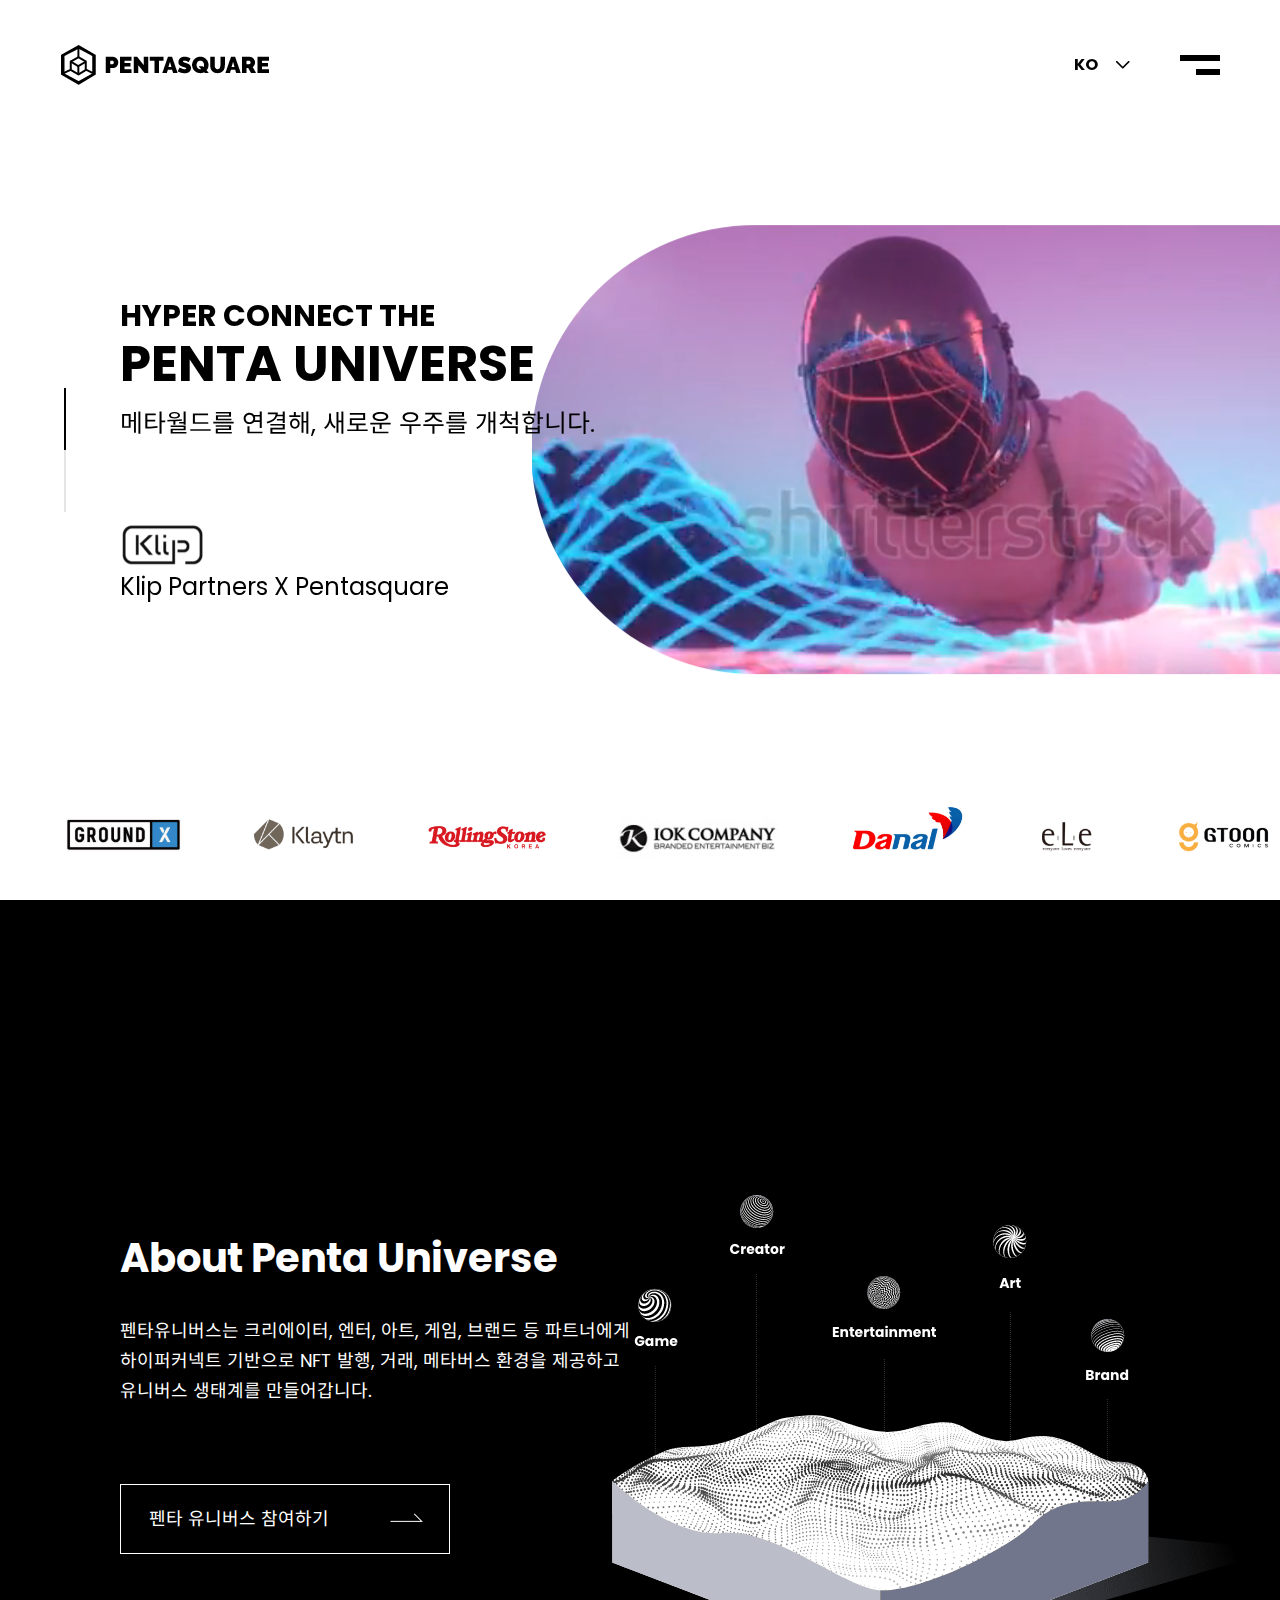
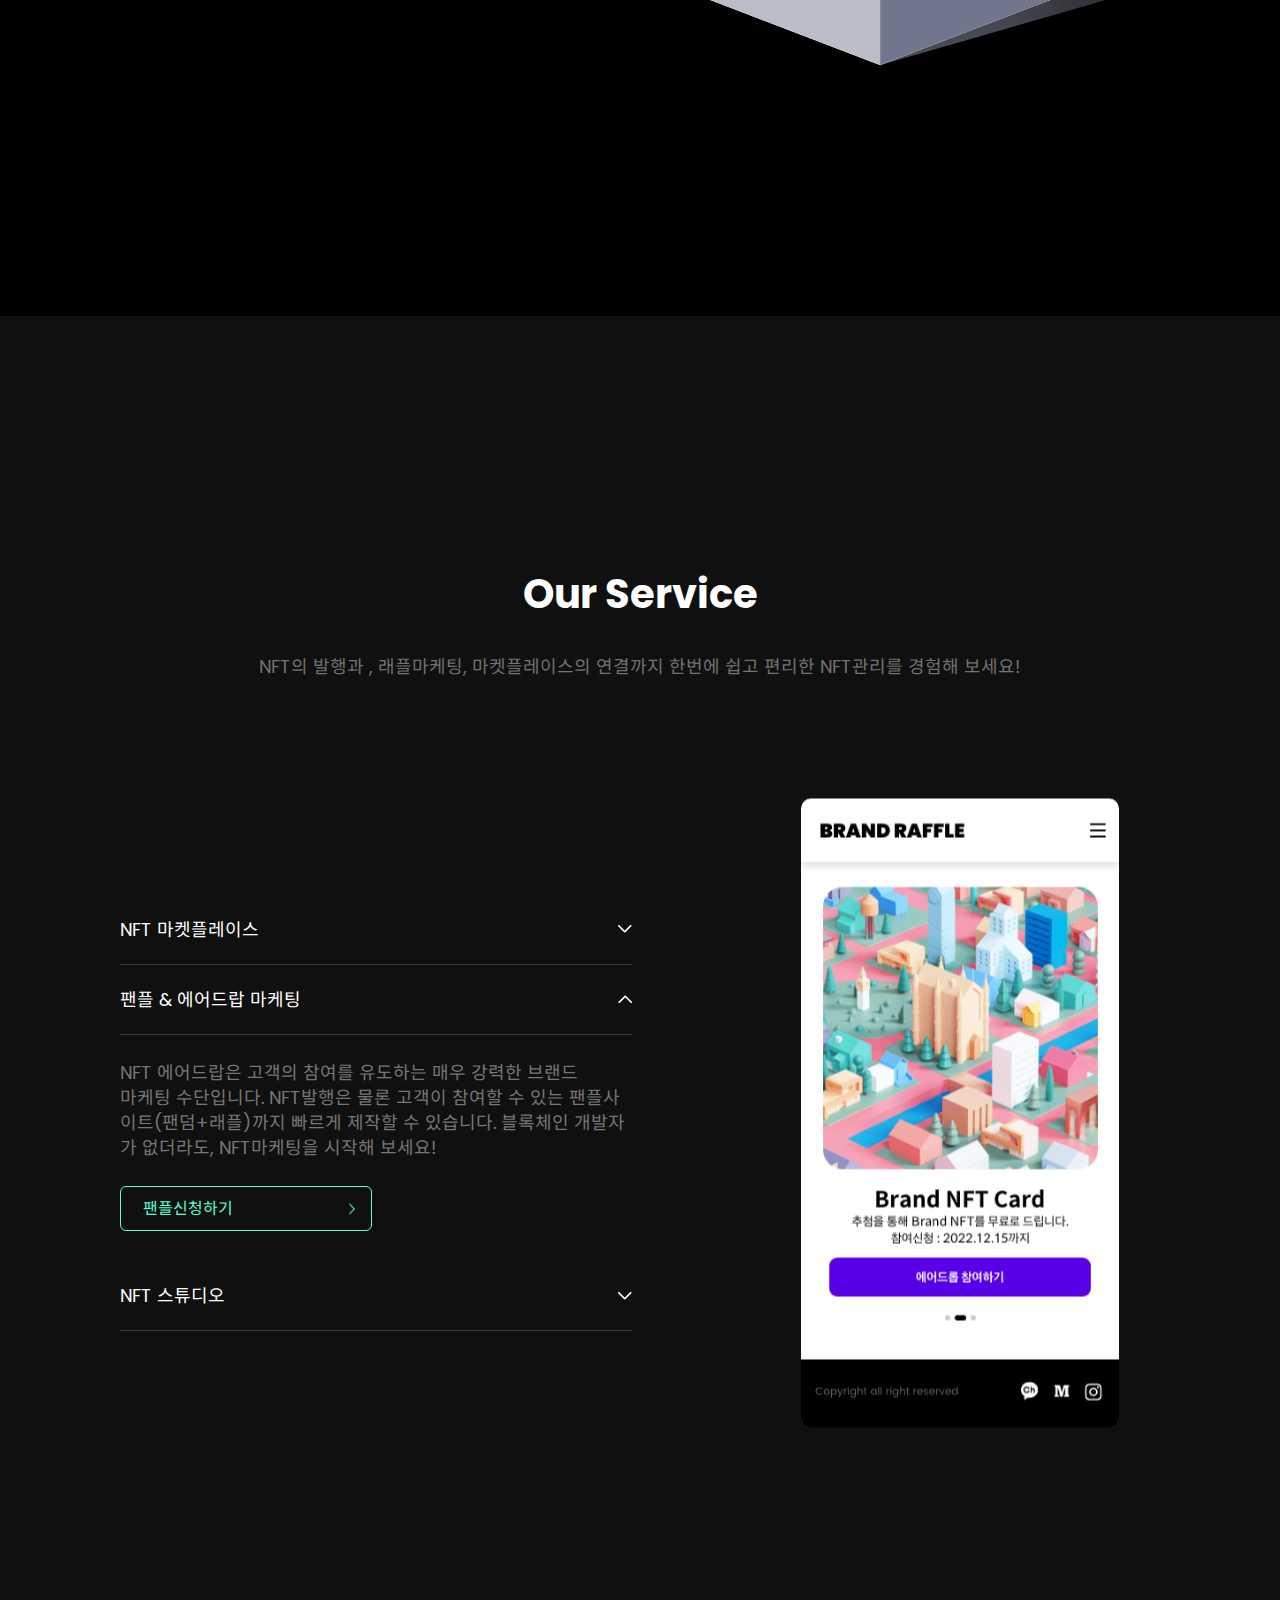
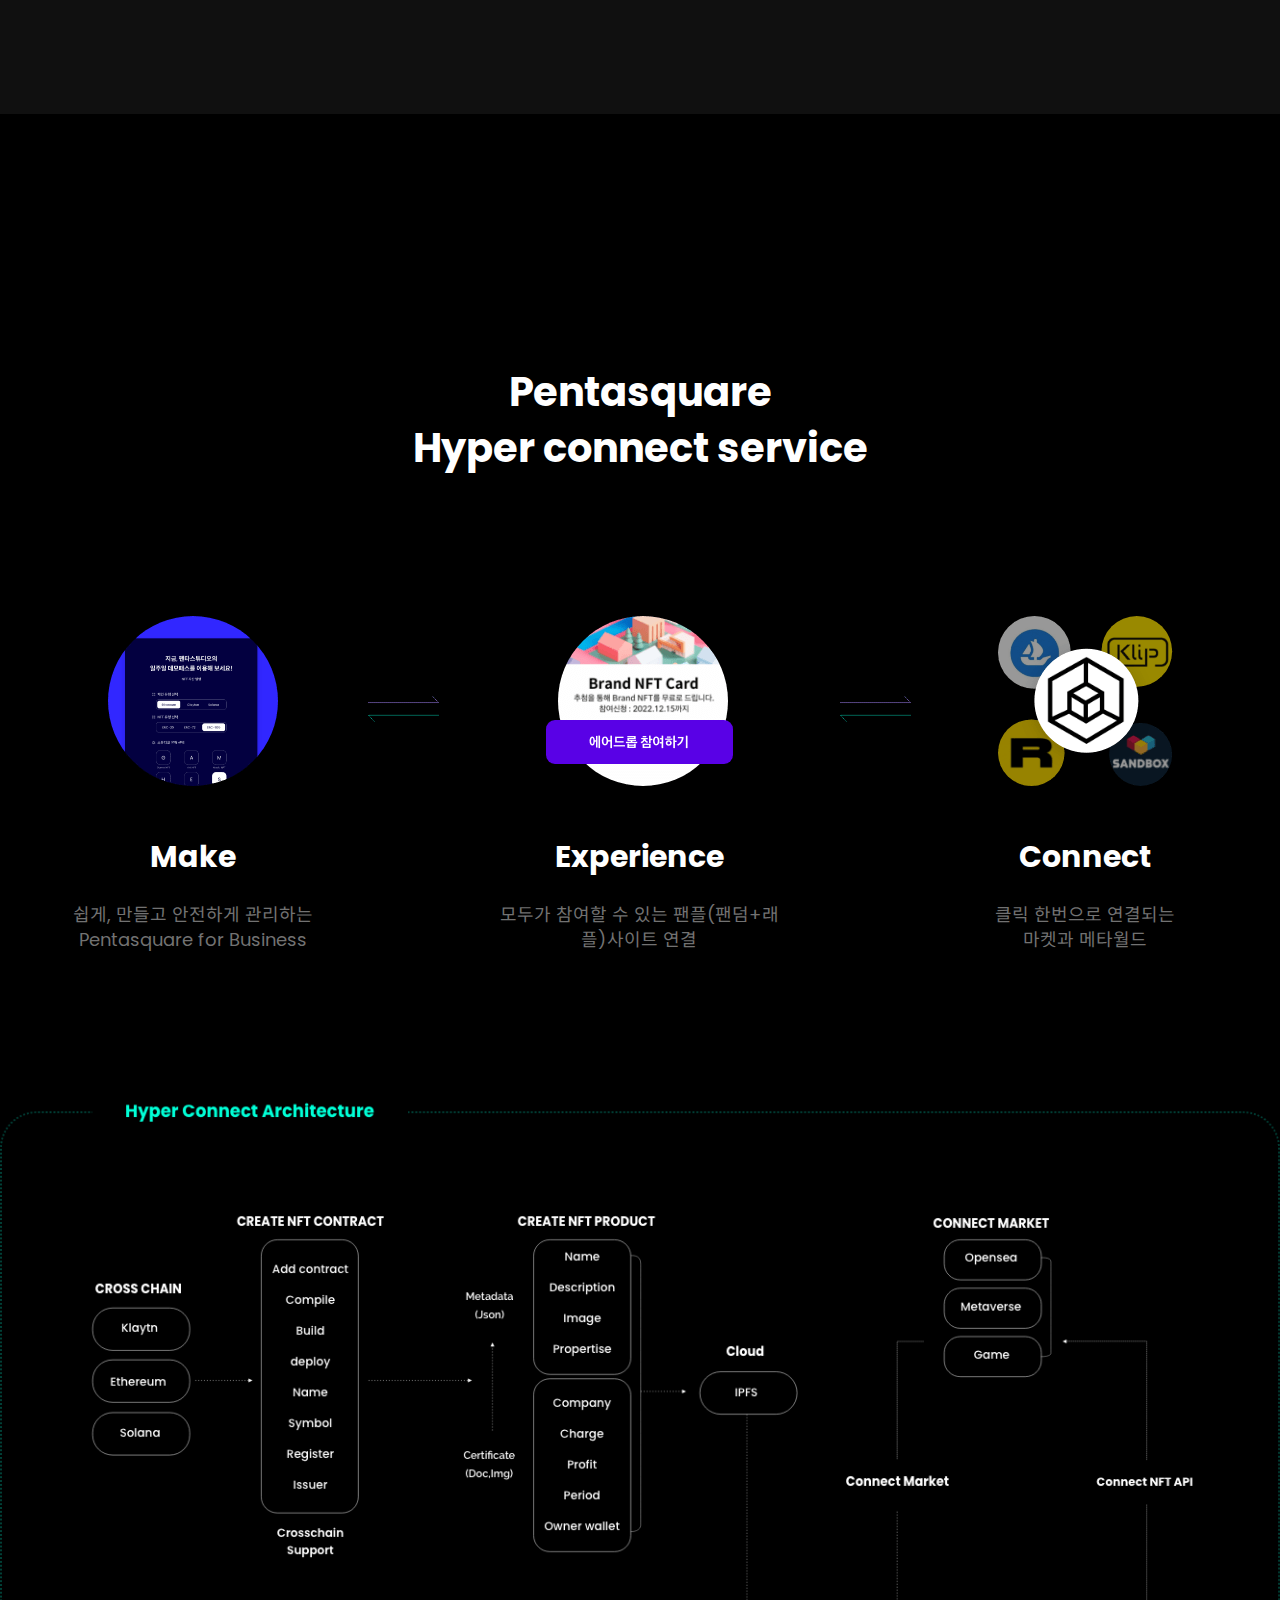
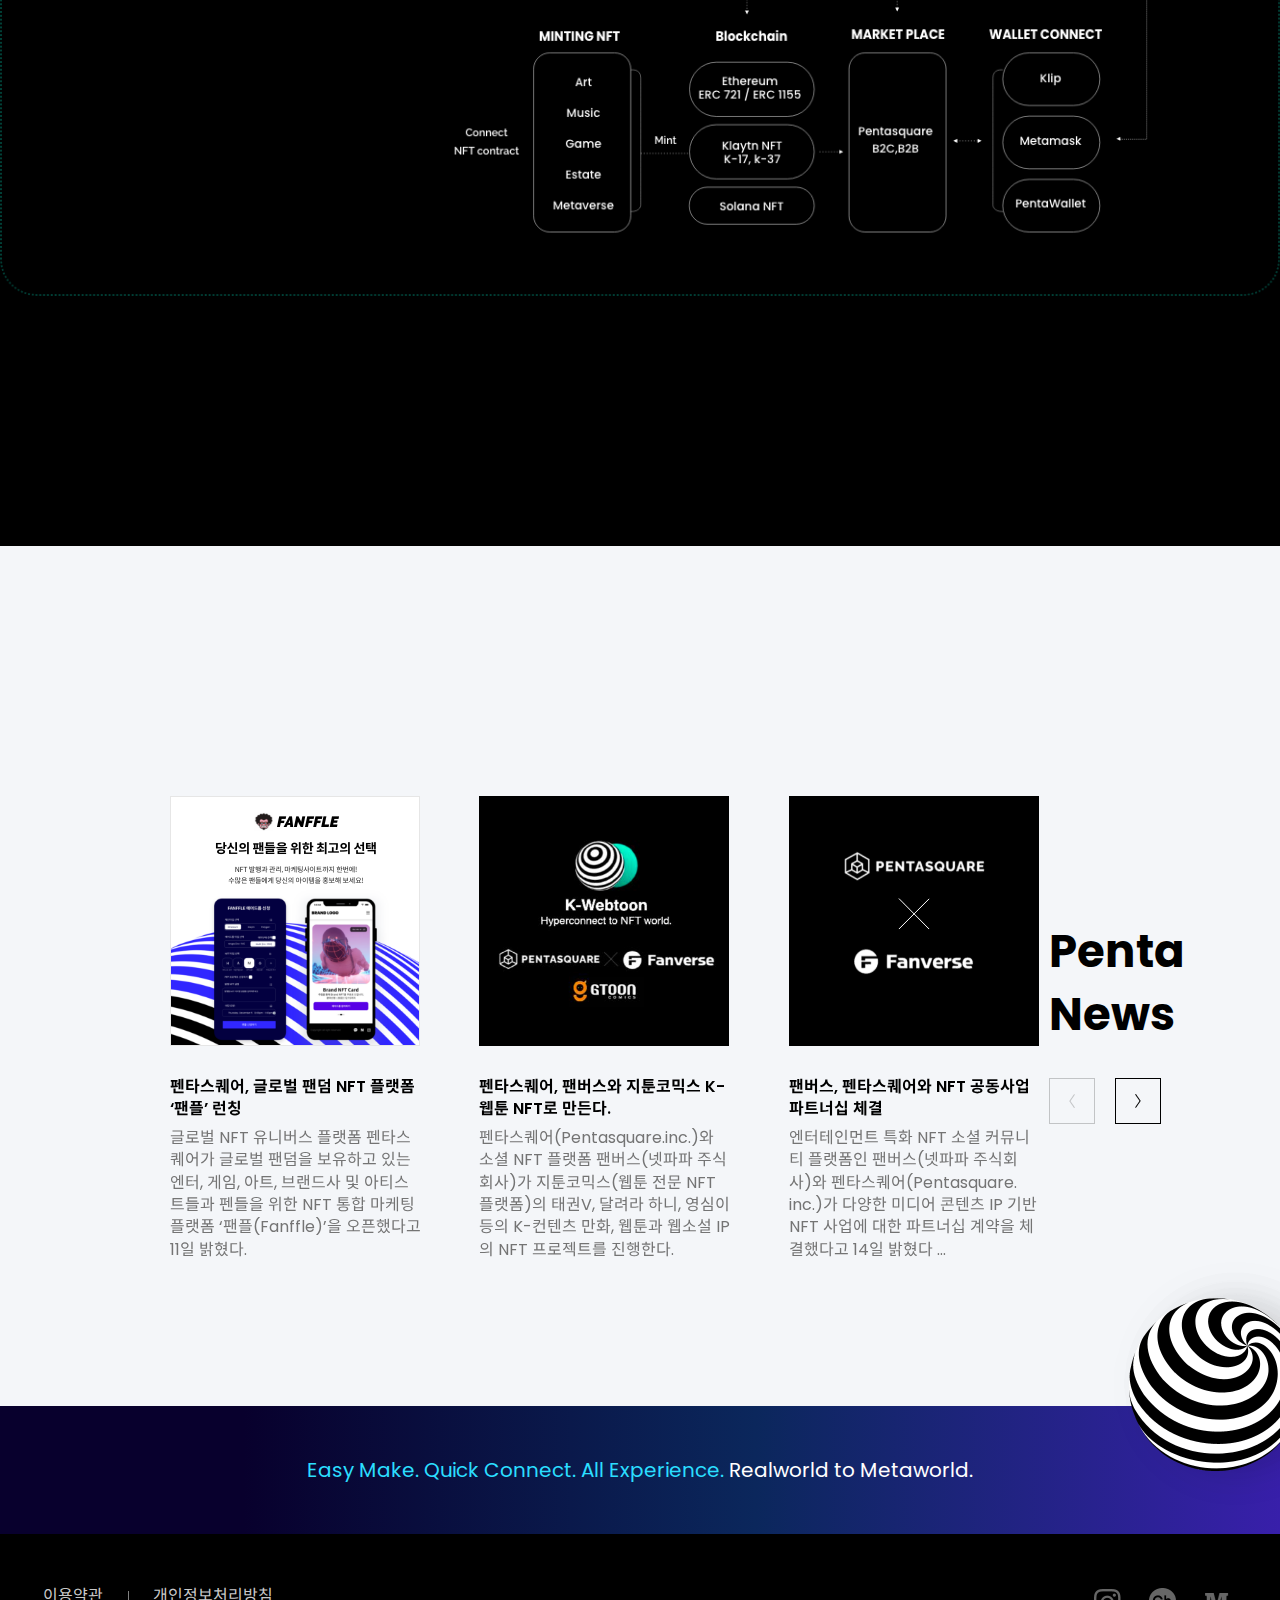
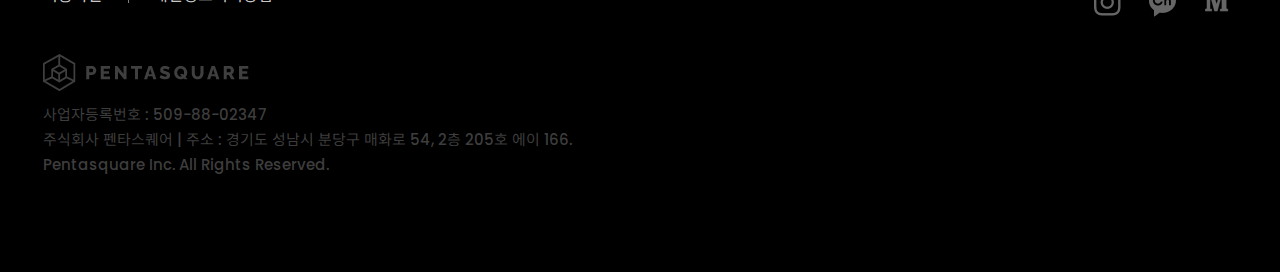
==== commit 8868d1e4: "Add files via upload" ====
--- a/index.html
+++ b/index.html
@@ -60,7 +60,10 @@
 					<a href="#news">Penta news</a>
 				</div>
 				<div class="btn">
-					<a href="https://market.pentasquare.io/" target="_blank">마켓 플레이스 바로가기</a>
+					<a href="https://market.pentasquare.io/" target="_blank">
+						<span class="langKO">마켓플레이스 바로가기</span>
+						<span class="langEN">Go to Market place</span>
+					</a>
 				</div>
 			</div>
 		</div>
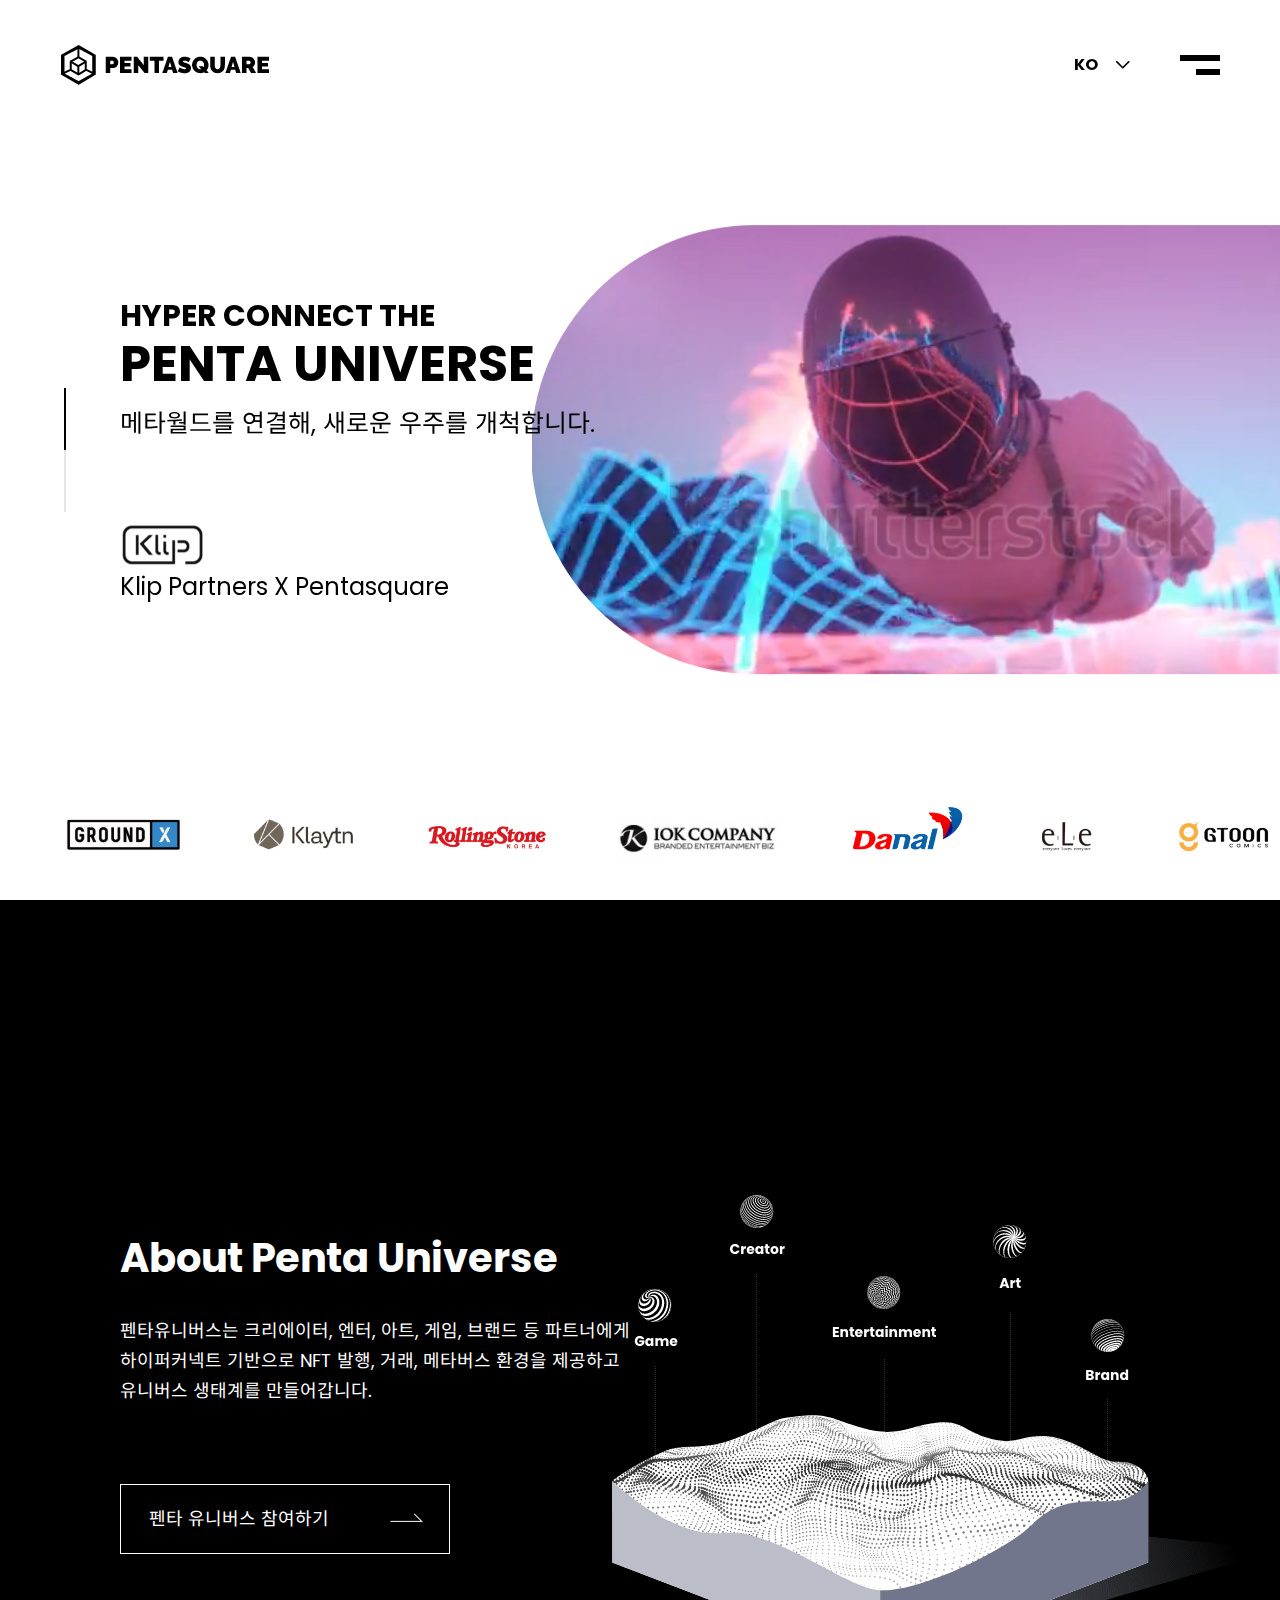
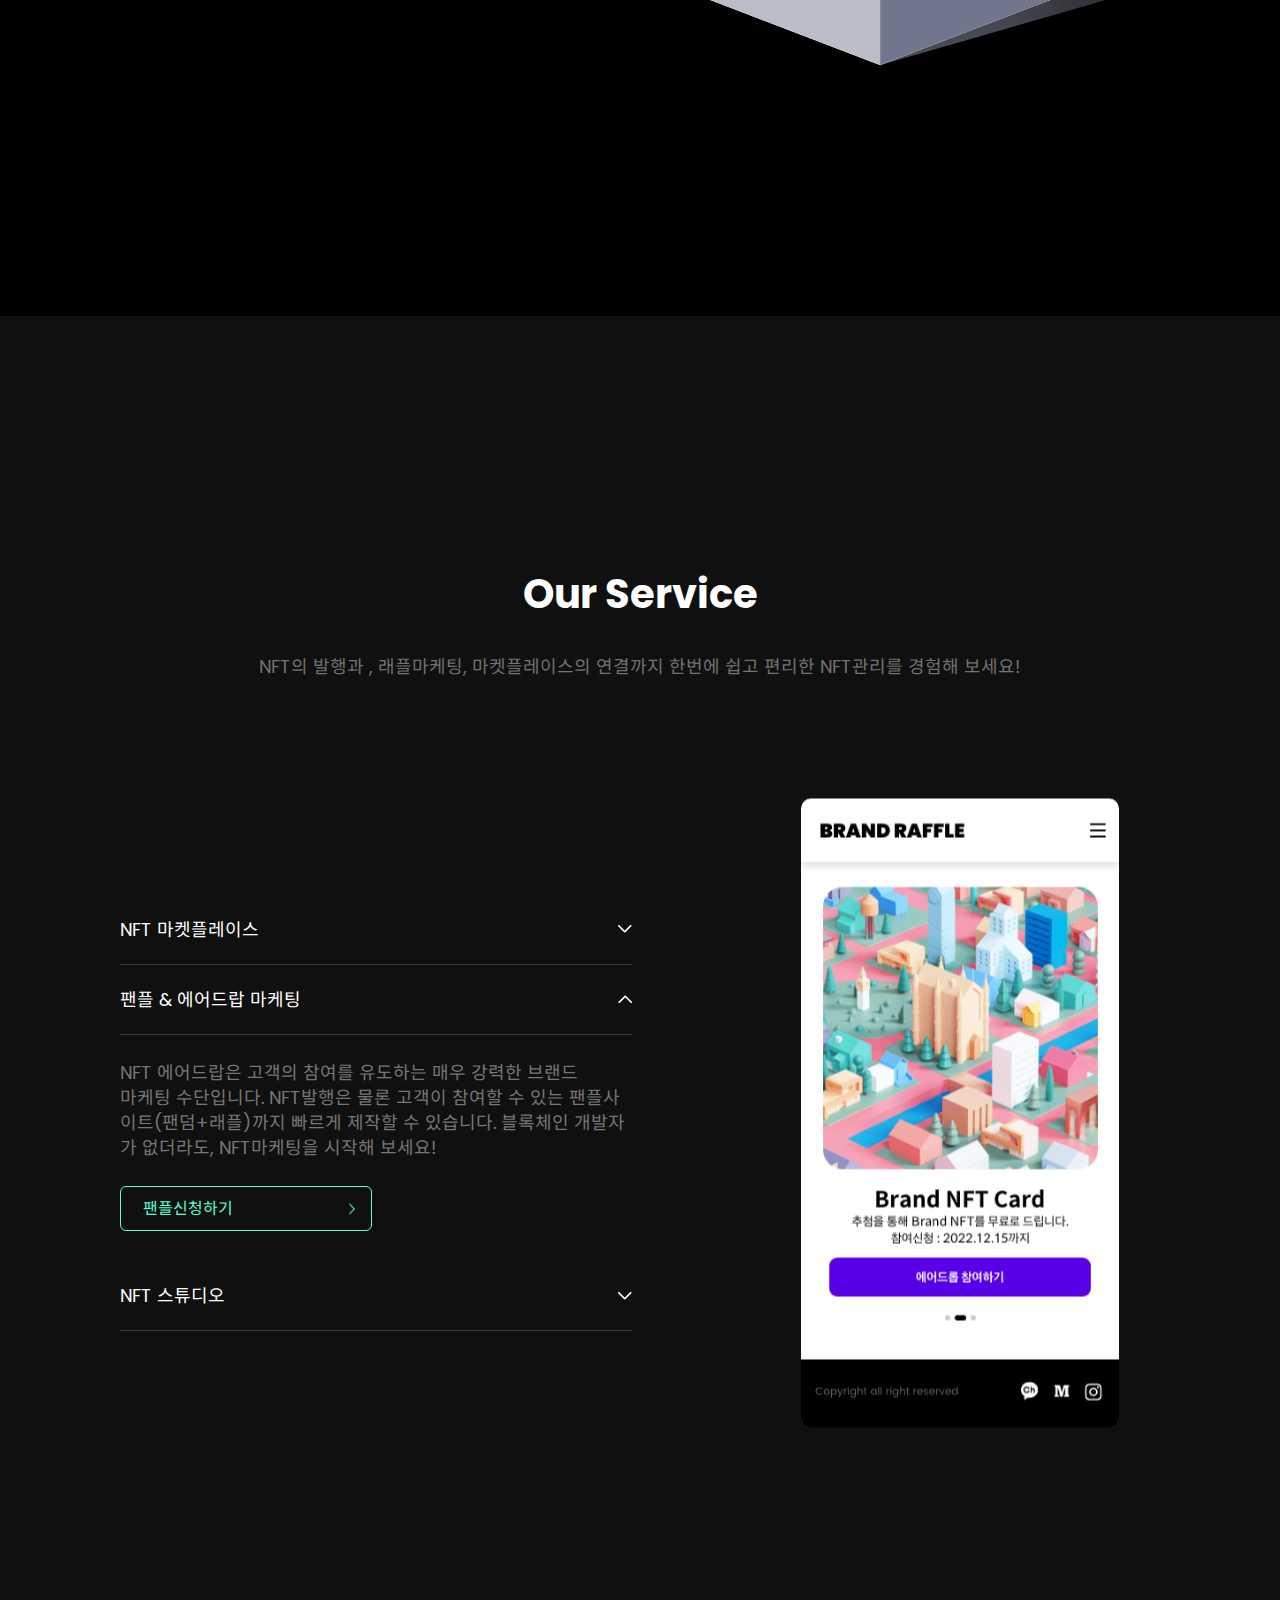
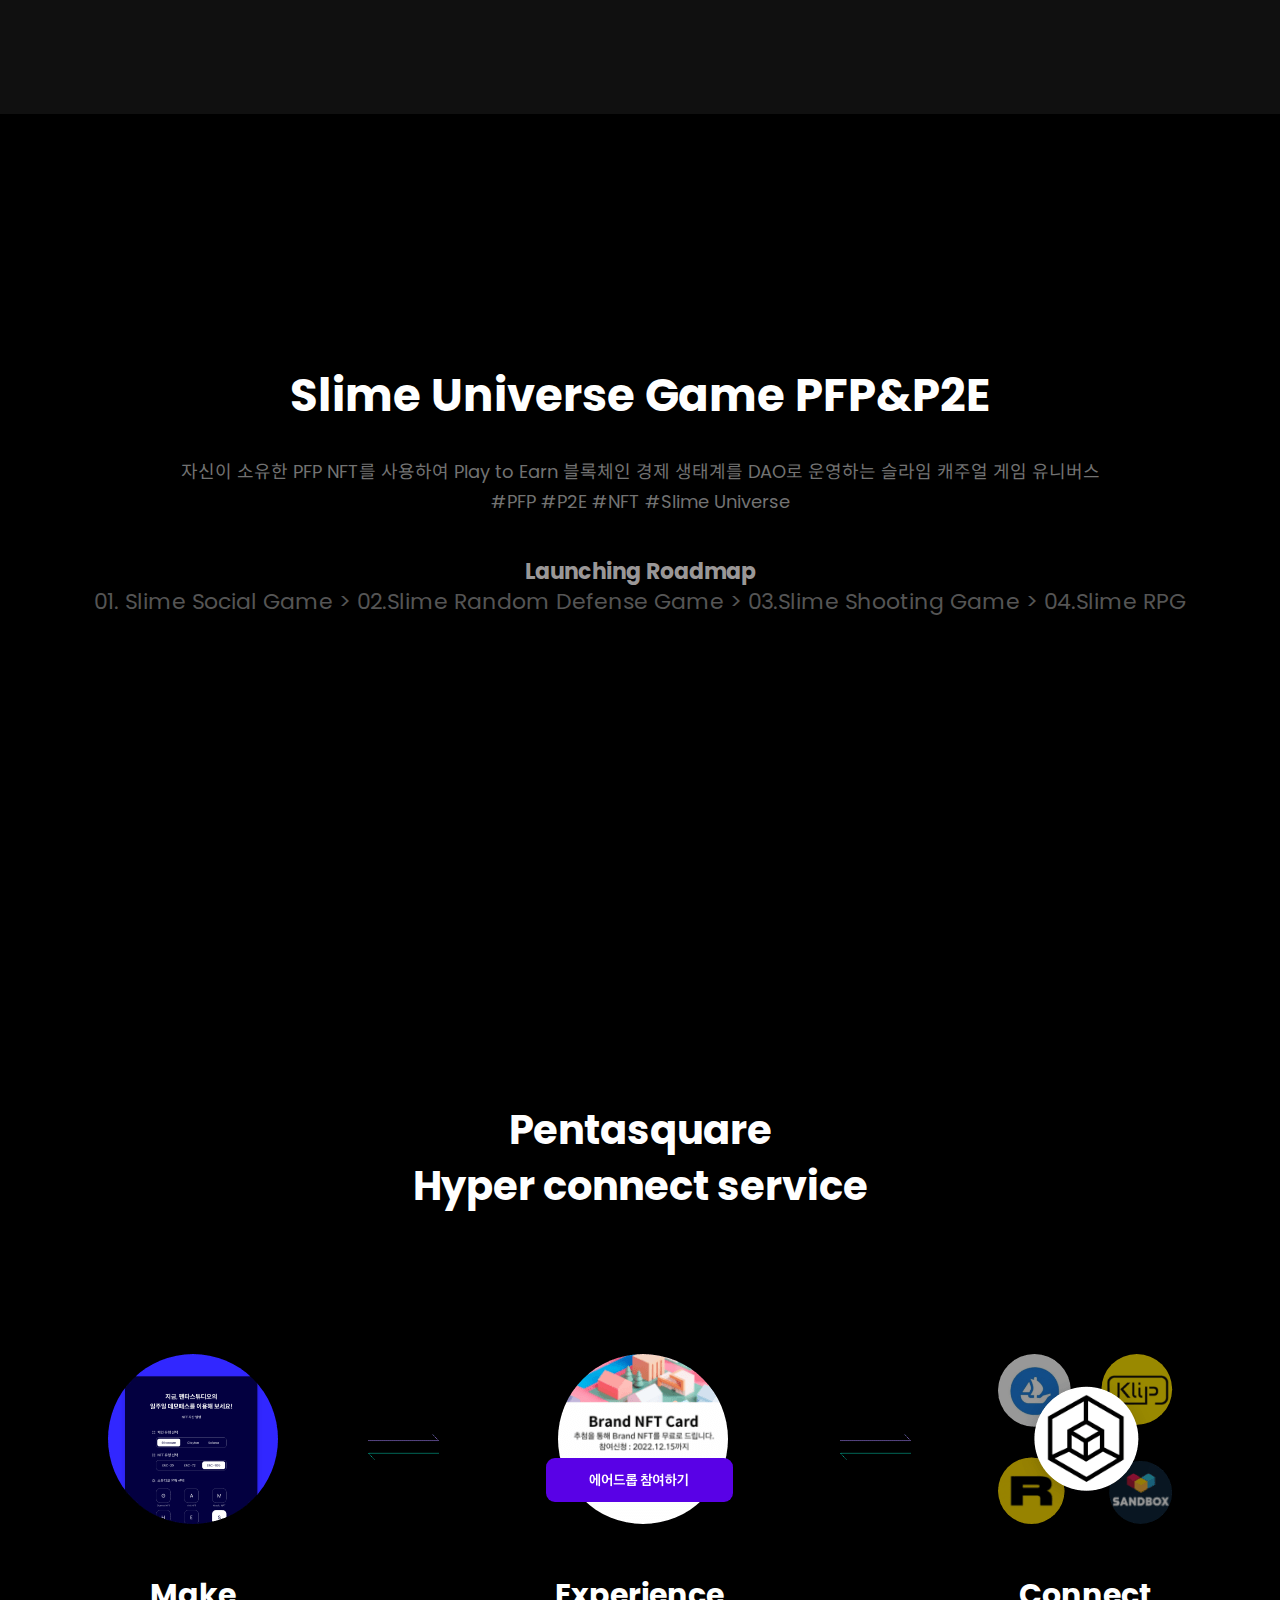
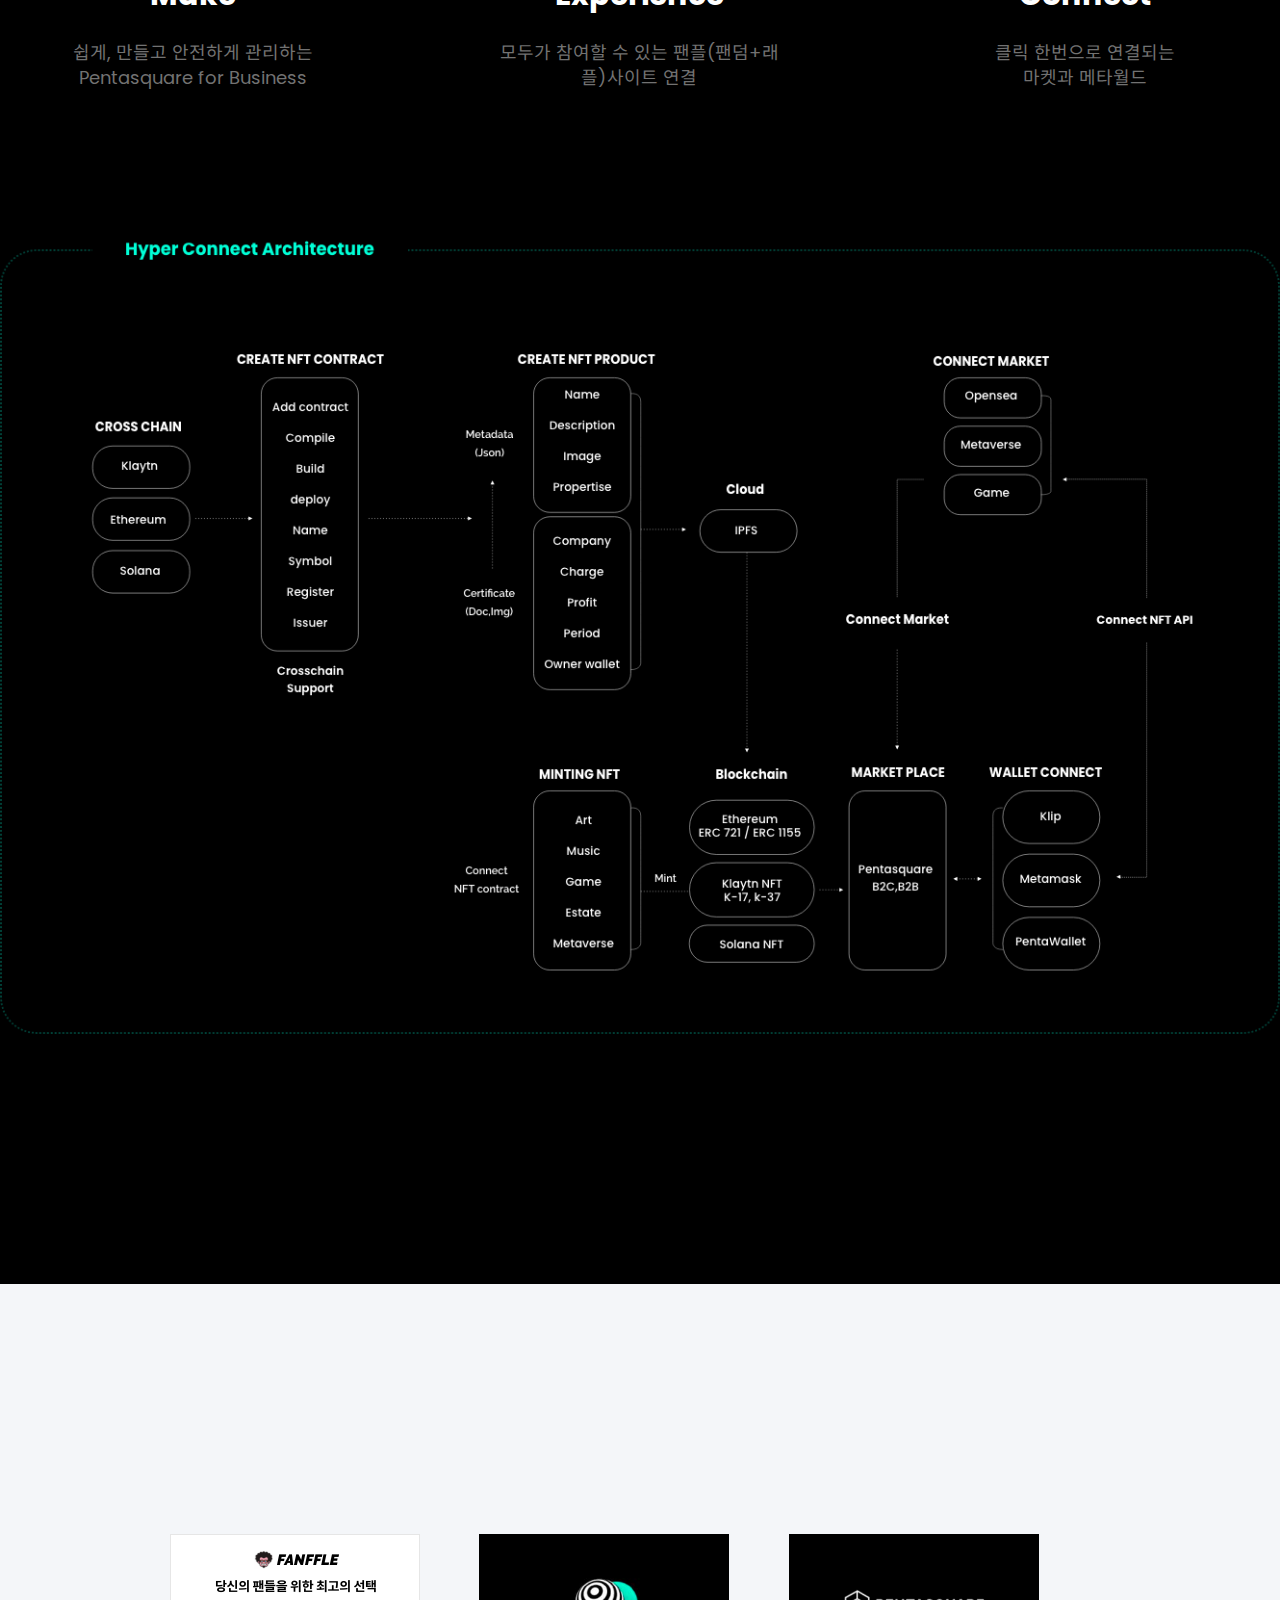
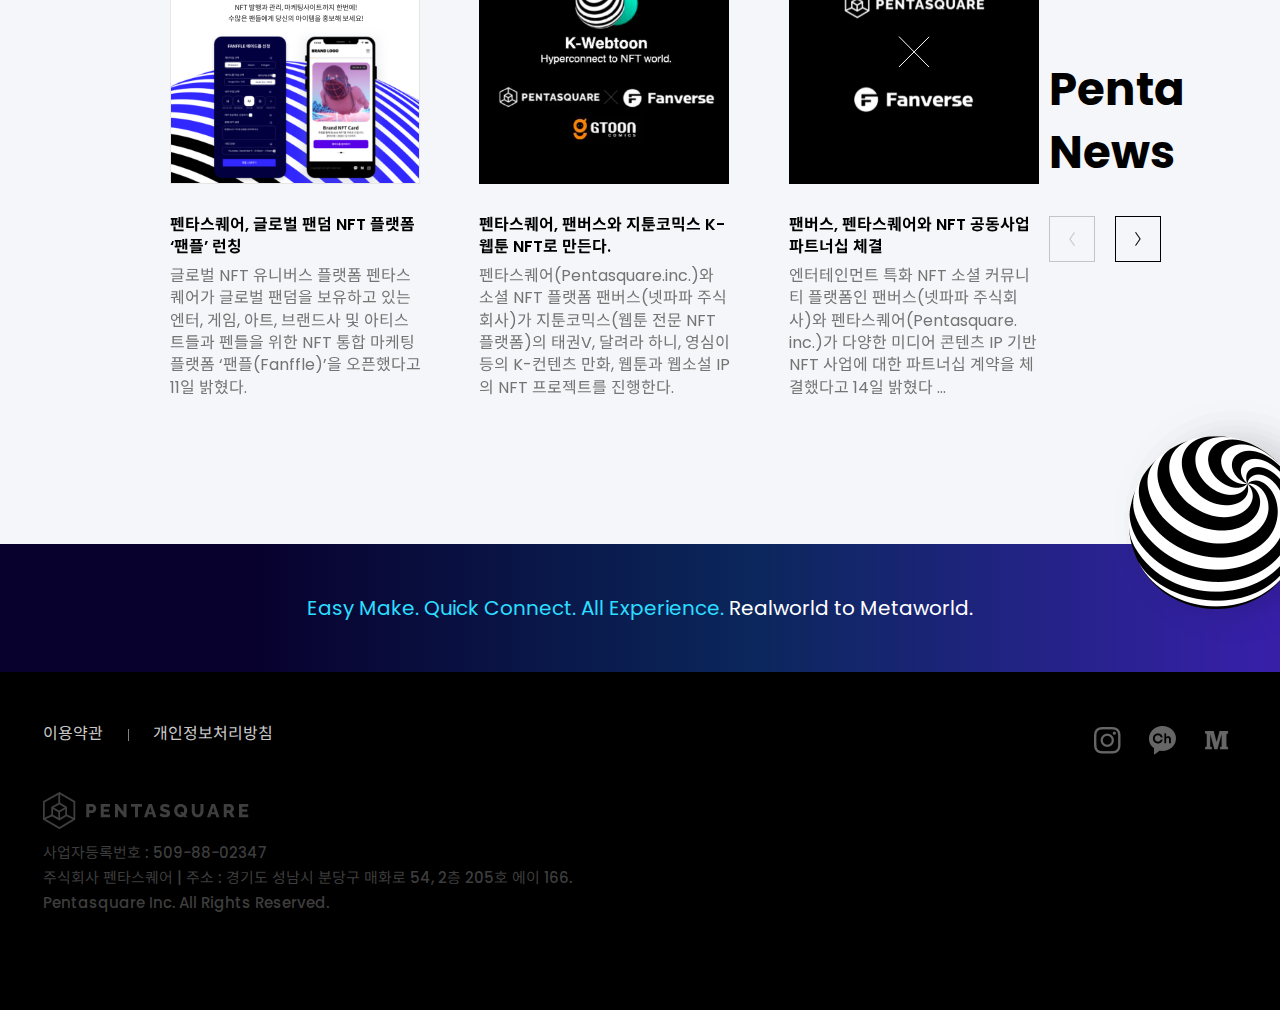
==== commit cbf7f3f3: "Add files via upload" ====
--- a/index.html
+++ b/index.html
@@ -56,6 +56,7 @@
 					<a href="#main">Main</a>
 					<a href="#universe">About penta universe</a>
 					<a href="#service">Our service</a>
+					<a href="#slime">Slime Universe Game</a>
 					<a href="#hyper">hyper Connect service</a>
 					<a href="#news">Penta news</a>
 				</div>
@@ -241,6 +242,28 @@
 								</span>
 							</dd>
 						</dl>
+					</div>
+				</div>
+			</div>
+			<div id="slime" class="section section6">
+				<div class="inner">
+					<div class="topArea">
+						<div class="title">Slime Universe<br class="mo" /> Game PFP&P2E</div>
+						<div class="cont">
+							<div class="txt1">
+								자신이 소유한 PFP NFT를 사용하여 Play to Earn 블록체인 경제 생태계를 DAO로 운영하는 슬라임 캐주얼 게임 유니버스<br />#PFP #P2E #NFT #Slime Universe
+							</div>
+							<div class="txt2">
+								<strong>Launching Roadmap</strong>
+								01. Slime Social Game  > 02.Slime Random Defense Game  >  03.Slime Shooting Game  >  04.Slime RPG
+							</div>
+						</div>
+					</div>
+					<div class="boxSlime">
+						<video autoplay muted loop playsinline>
+							<source src="./mov/mov_slime.mp4" type="video/mp4">
+							Sorry, your browser doesn't support embedded videos.
+						</video>
 					</div>
 				</div>
 			</div>
--- a/css/style.css
+++ b/css/style.css
@@ -50,9 +50,16 @@
 .section.section3 .topArea { text-align:center; }
 .section.section3 .topArea .cont { color:#727272; }
 .section.section4 { background:#000; color:#fff; text-align:center; }
+.section.section4 .inner { padding-top:180px; }
 .section.section4 .title { font-size:40px; }
 .section.section5 { overflow-x:hidden; }
 .section.section5 .title { position:absolute; left:50%; top:50%; margin-top:-120px; margin-left:409px; font-size:45px; font-weight:700; color:#000; }
+.section.section6 { background:#000; color:#fff; text-align:center; }
+.section.section6 .inner { padding-bottom:150px; }
+.section.section6 .topArea .title { font-size:45px; }
+.section.section6 .topArea .cont { font-size:18px; color:#727272; }
+.section.section6 .topArea .cont strong { display:block; color:#9a9797; }
+.section.section6 .topArea .cont .txt2 { margin-top:40px; font-size:22px; color:#555; }
 
 .topArea>.title { color:#fff; font-size:40px; font-weight:700; }
 .topArea>.cont { margin-top:30px; font-size:18px; color:#fff; word-break: keep-all; line-height:1.67em; }
@@ -134,6 +141,7 @@
 .boxEasyMake span { color:#2bdeff; }
 .boxEasyMake:after { content:''; width:281px; height:281px; position:absolute; left:50%; bottom:10px; margin-left:455px; background:url('../images/main/imgEasyMake.png') center center no-repeat; background-size:100% auto; }
 
+.boxSlime video { width:100%; height:100%; }
 
 @media screen and (max-width: 767px), screen and (max-height:767px) and (orientation:landscape) {
   .inner { padding:80px 0; }
@@ -153,7 +161,13 @@
   .section.section2 a.btnUniverse { min-width:200px; width:auto; height:52px; display:inline-block; margin:35px auto 0; padding:0 20px; color:rgba(255,255,255,.5); line-height:50px; }
   .section.section2 a.btnUniverse:after { display:none; }
   .section.section4 .title { font-size:27px; }
+  .section.section4 .inner { padding-top:60px; }
   .section.section5 .title { position:relative; left:0; top:0; margin:0 0 45px; padding-top:10px; white-space:nowrap; text-align:center; font-size:27px; }
+  .section.section6 .inner { padding-bottom:60px; }
+  .section.section6 .topArea .title { font-size:27px; }
+  .section.section6 .topArea .cont { font-size:13px; }
+  .section.section6 .topArea .cont strong { font-size:22px; }
+  .section.section6 .topArea .cont .txt2 { margin-top:30px; font-size:13px; }
 
   .mainSwiper .swiper-slide .inner { padding:0; text-align:center; }
   .mainSwiper .swiper-slide .bgMov { position:relative; top:0; left:0; margin-left:0; transform:none; }
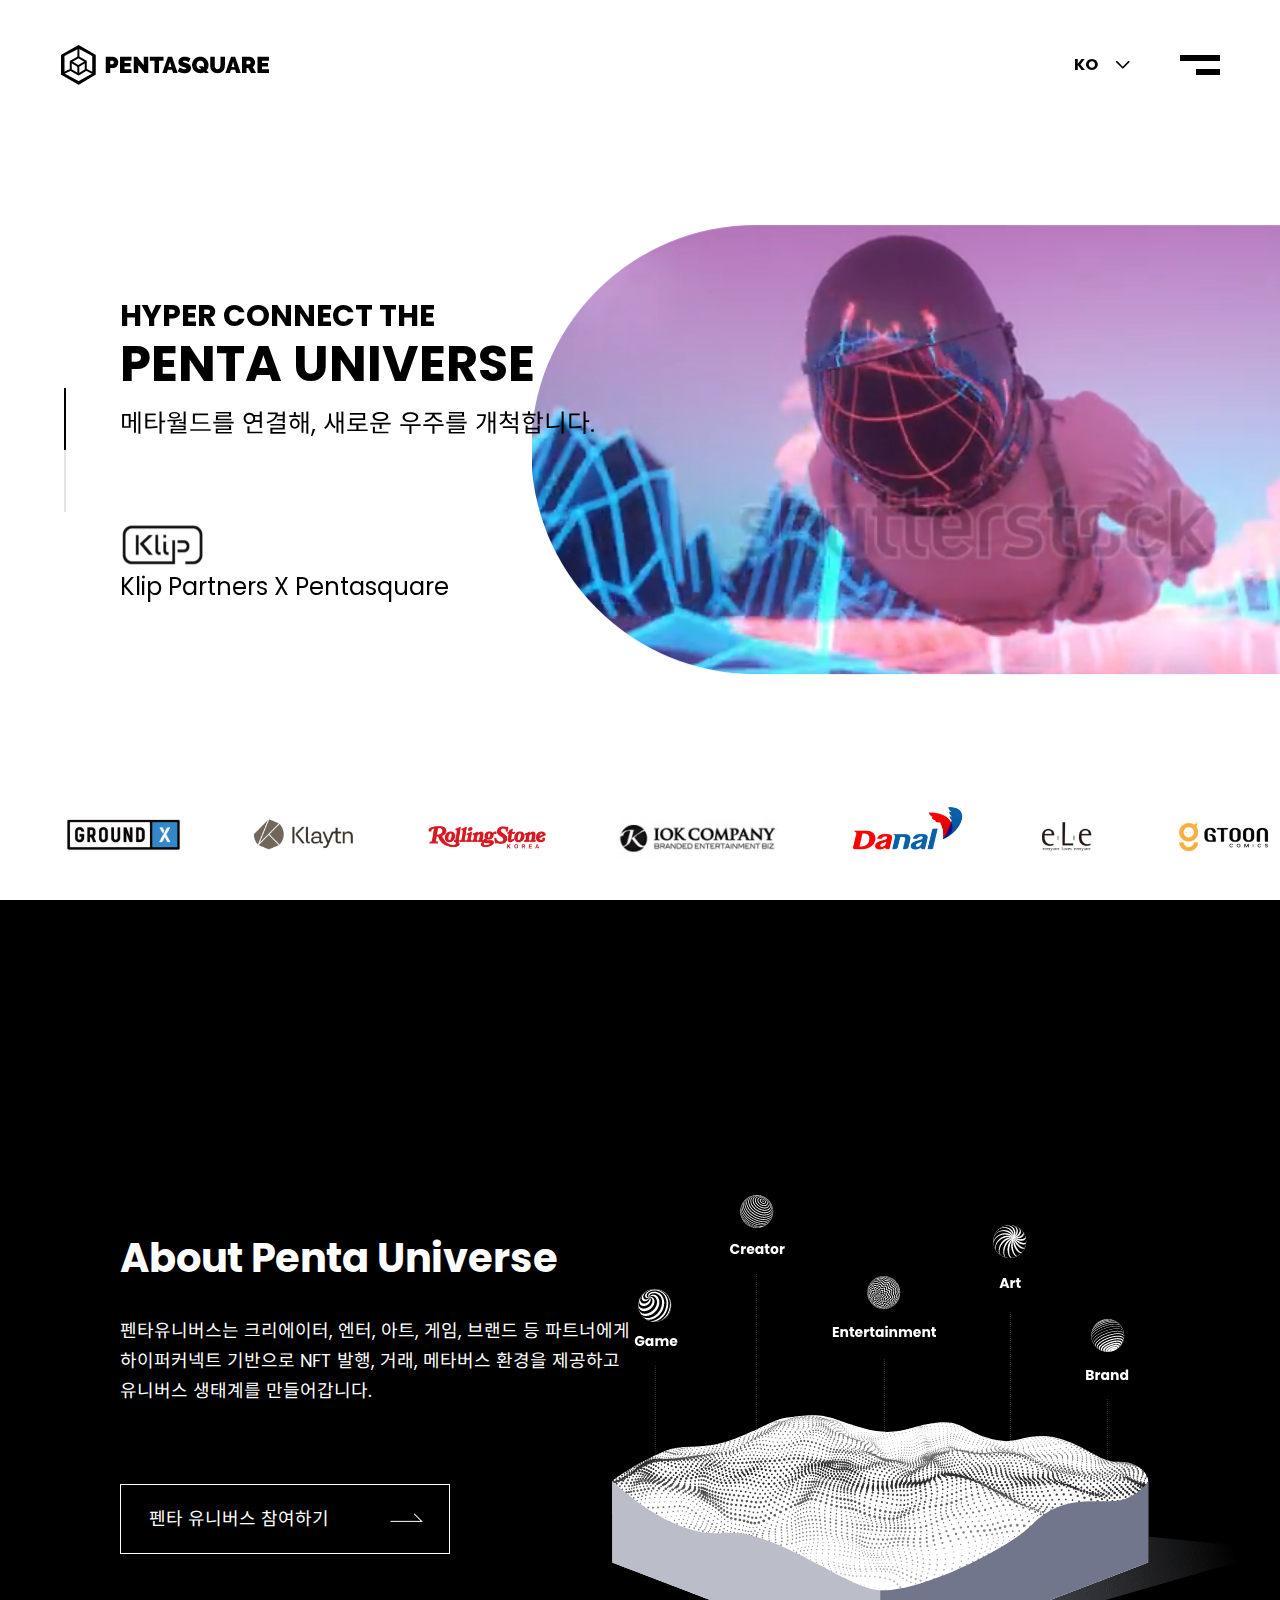
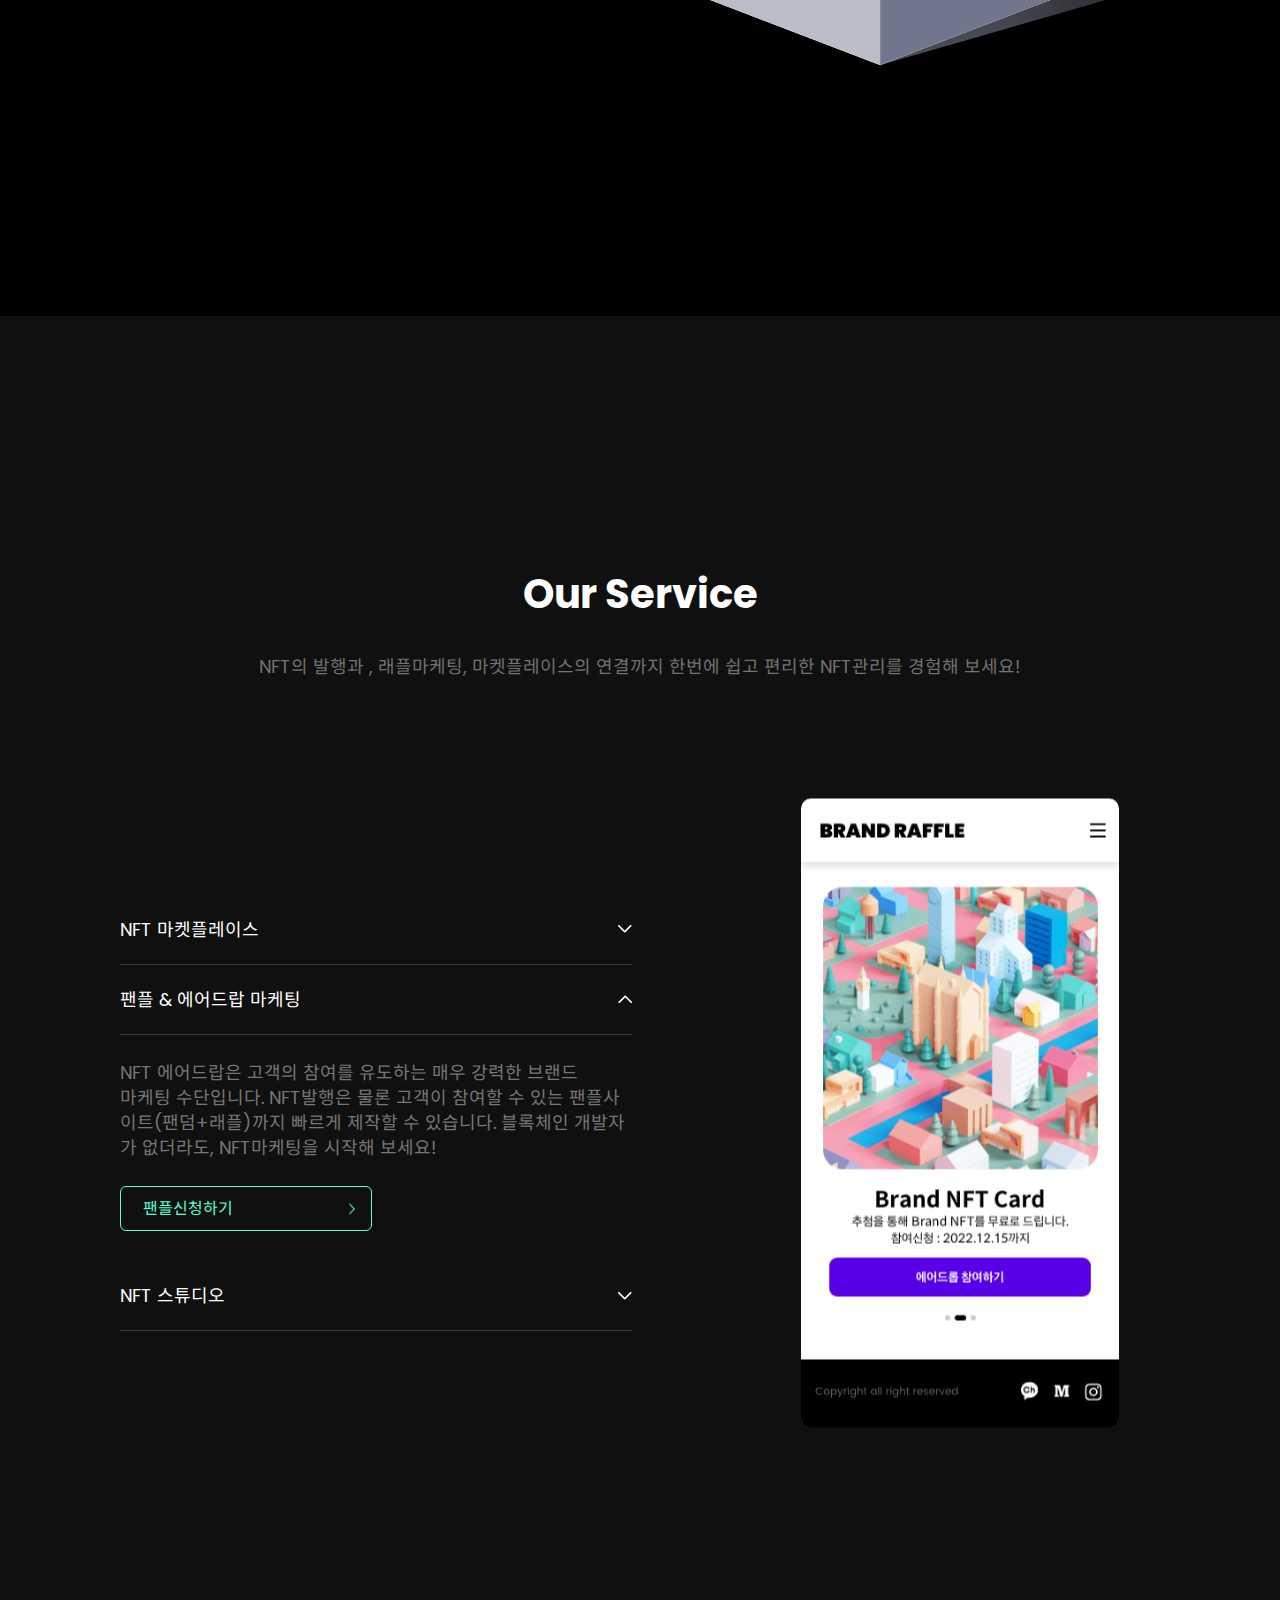
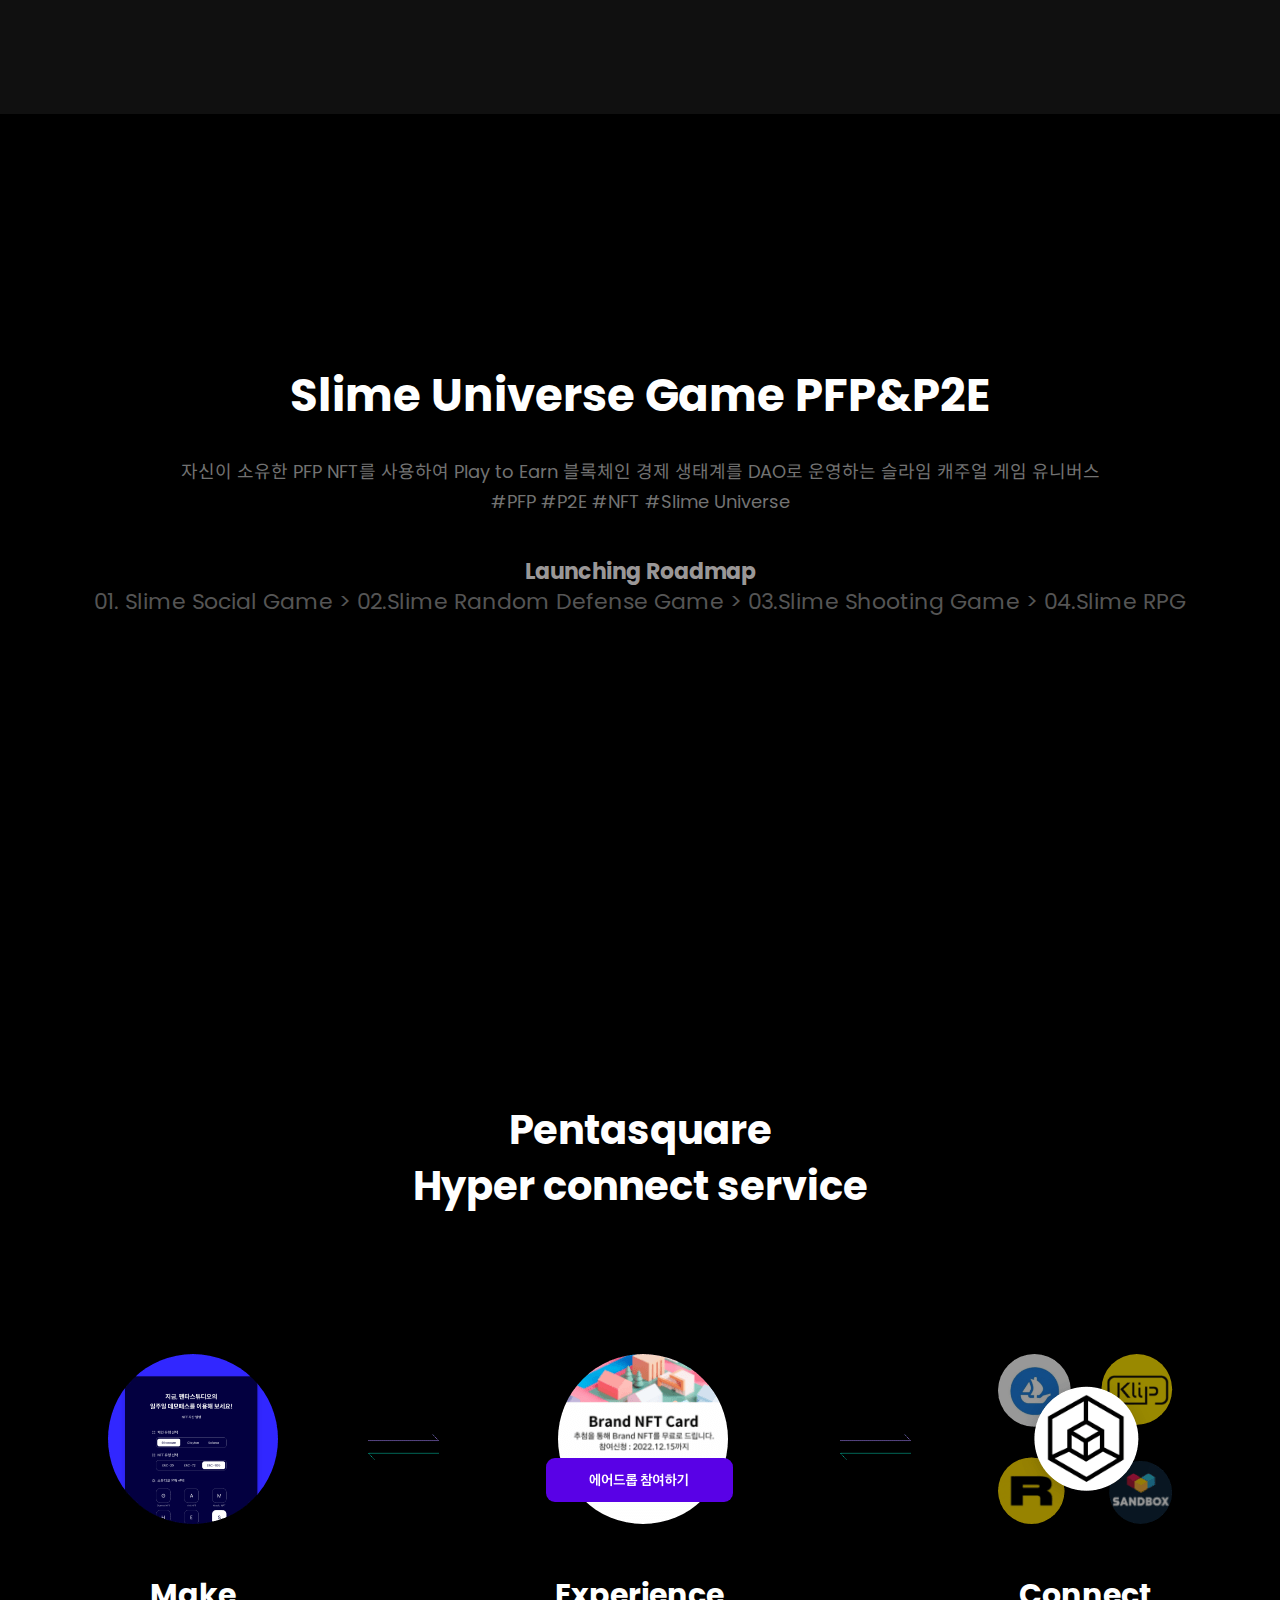
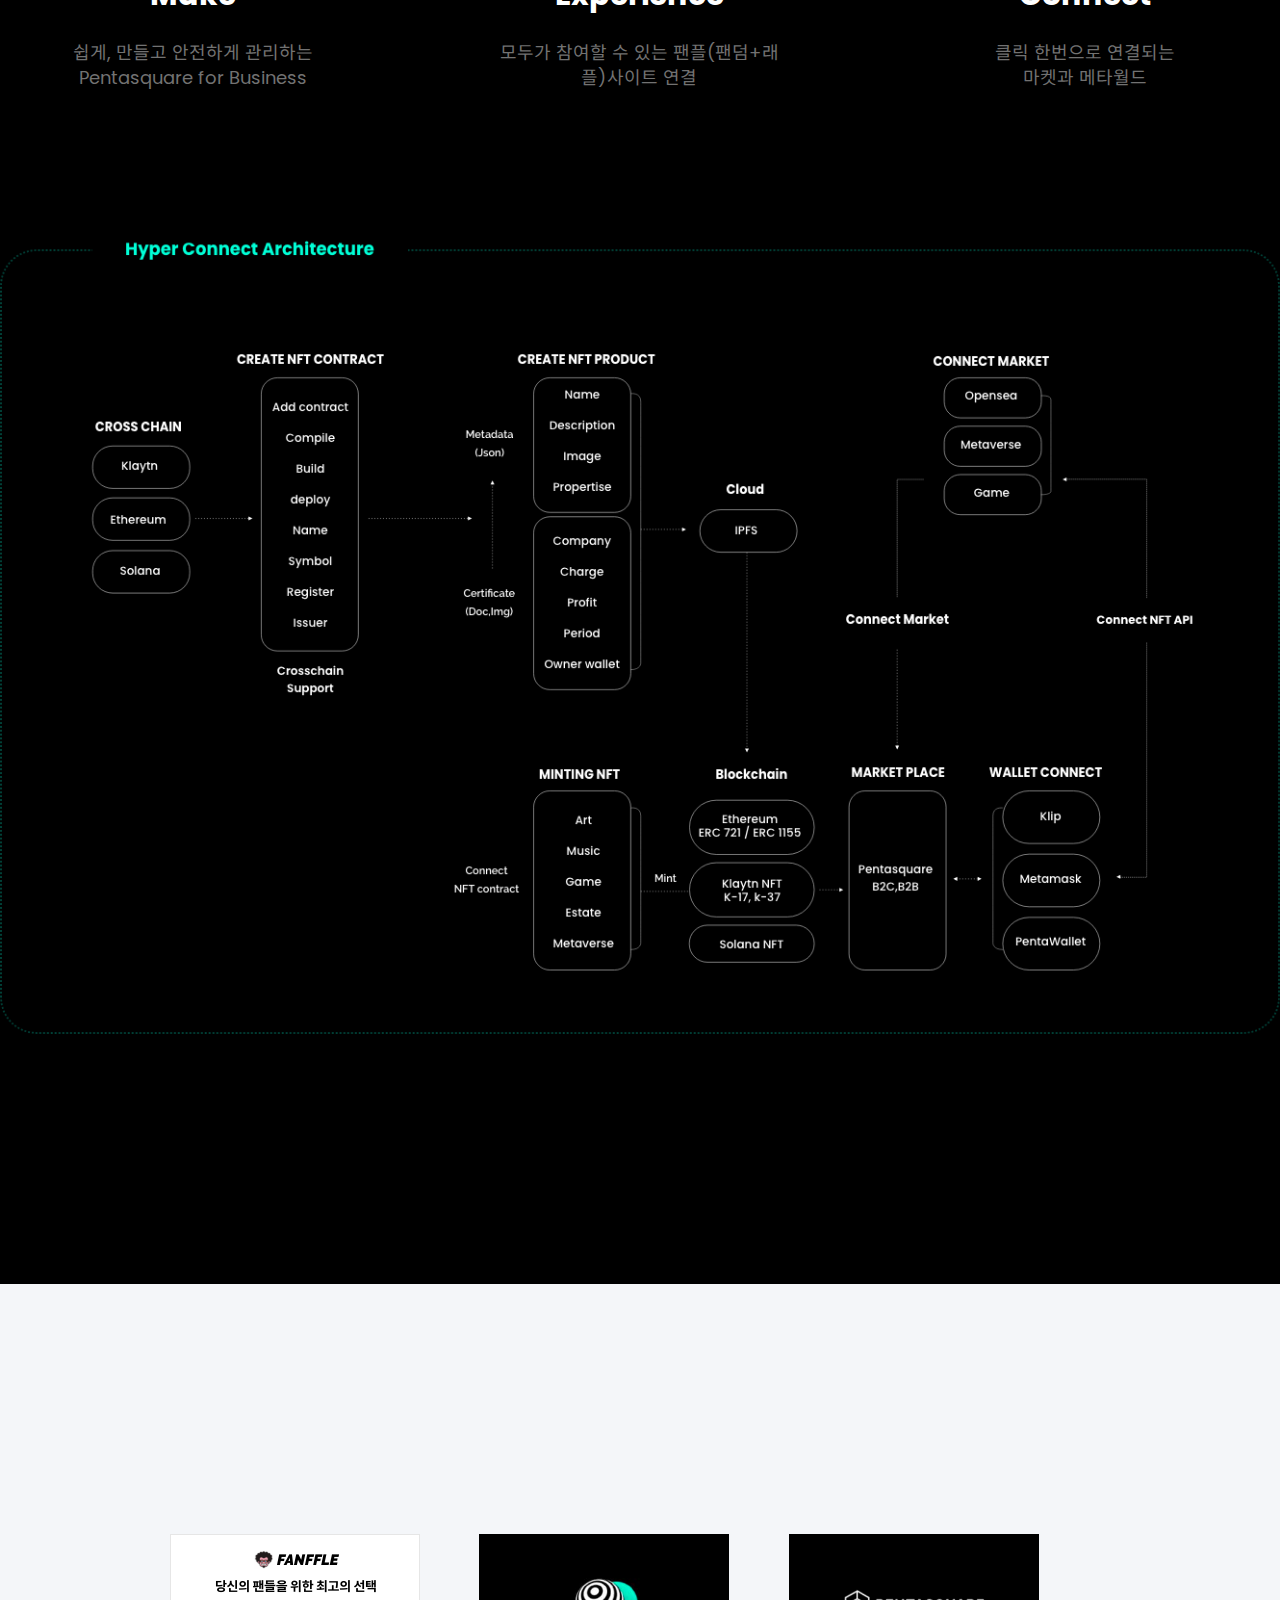
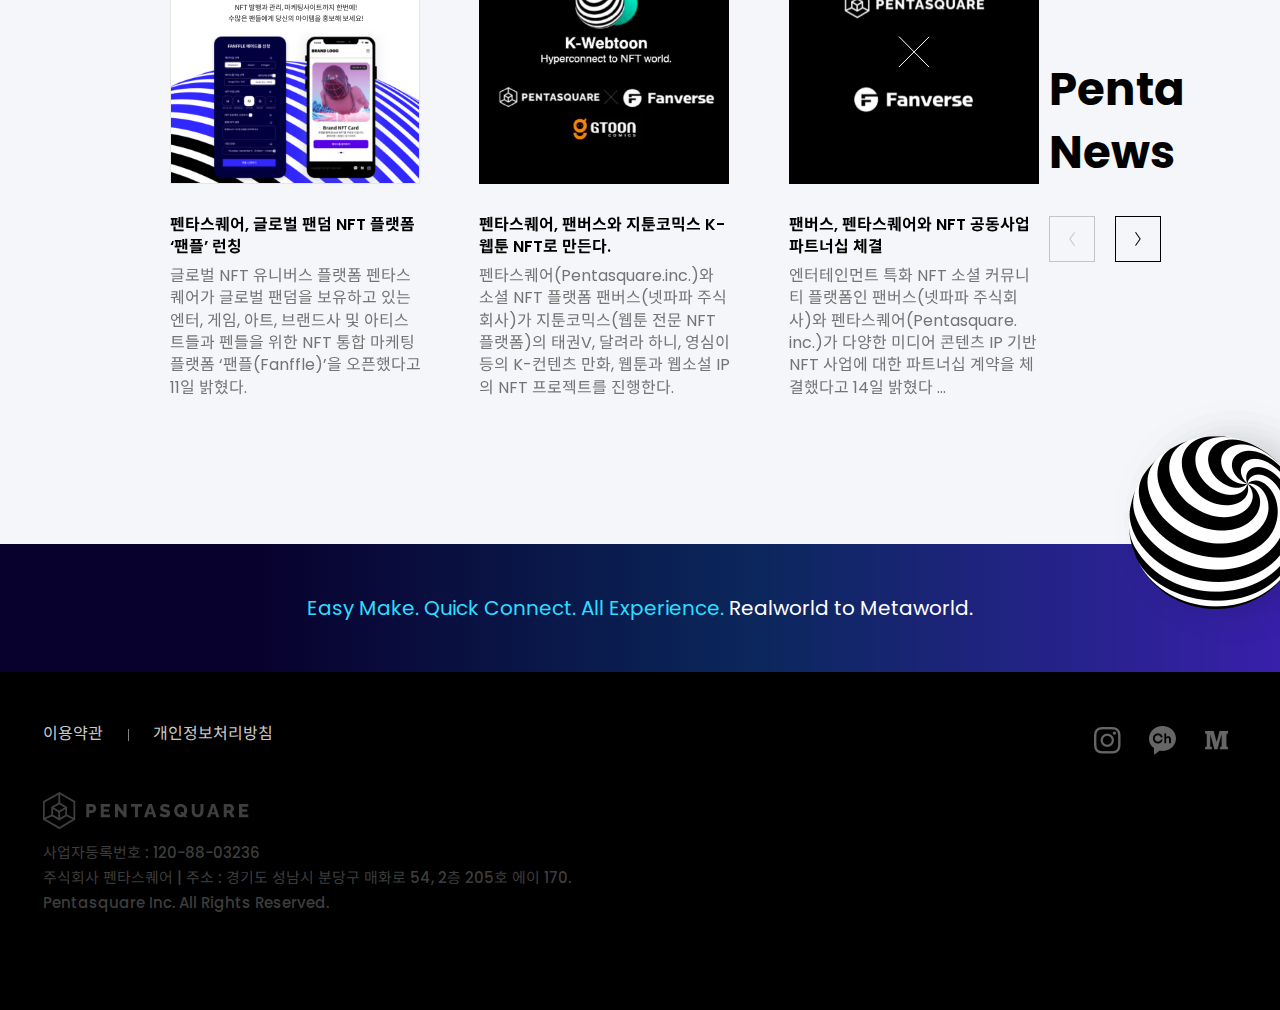
==== commit 9bfc9814: "주소수정" ====
--- a/index.html
+++ b/index.html
@@ -224,7 +224,7 @@
 								<span class="langEN">
 									NFT Airdrop is a strong brand marketing instrument that attracts customers to take part in. Not only issuing NFT but also even quickly creating Fanple websites(fandon+raffle) is possible. Even if you don't have any developers for your block chain system, start your NFT marketing with this!
 								</span>
-								<a href="https://forms.gle/ZVAuXnCivv2XV49n9" target="_blank">
+								<a href="https://www.fanffle.com" target="_blank">
 									<span class="langKO">팬플신청하기</span>
 									<span class="langEN">Apply for Fanffle</span>
 								</a>
@@ -423,14 +423,14 @@
 				<h2>PENTASQUARE</h2>
 				<div class="copyright">
 					<span class="langKO">
-						사업자등록번호 : 509-88-02347<br />
-						주식회사 펜타스퀘어 | 주소 : 경기도 성남시 분당구 매화로 54, 2층 205호 에이 166.<br />
+						사업자등록번호 : 120-88-03236<br />
+						주식회사 펜타스퀘어 | 주소 : 경기도 성남시 분당구 매화로 54, 2층 205호 에이 170.<br />
 					</span>
 					<span class="langEN">
-						Business registration number : 509-88-02347<br />
+						Business registration number : 120-88-03236<br />
 						pentasquare Co., Ltd.<br />
 						Address: 54, Maehwa-ro, Bundang-gu, Seongnam-si, Gyeonggi-do, 
-						Room 205 on the second floor, 166.<br />
+						Room 205 on the second floor, A 170.<br />
 					</span>
 					Pentasquare Inc. All Rights Reserved.
 				</div>
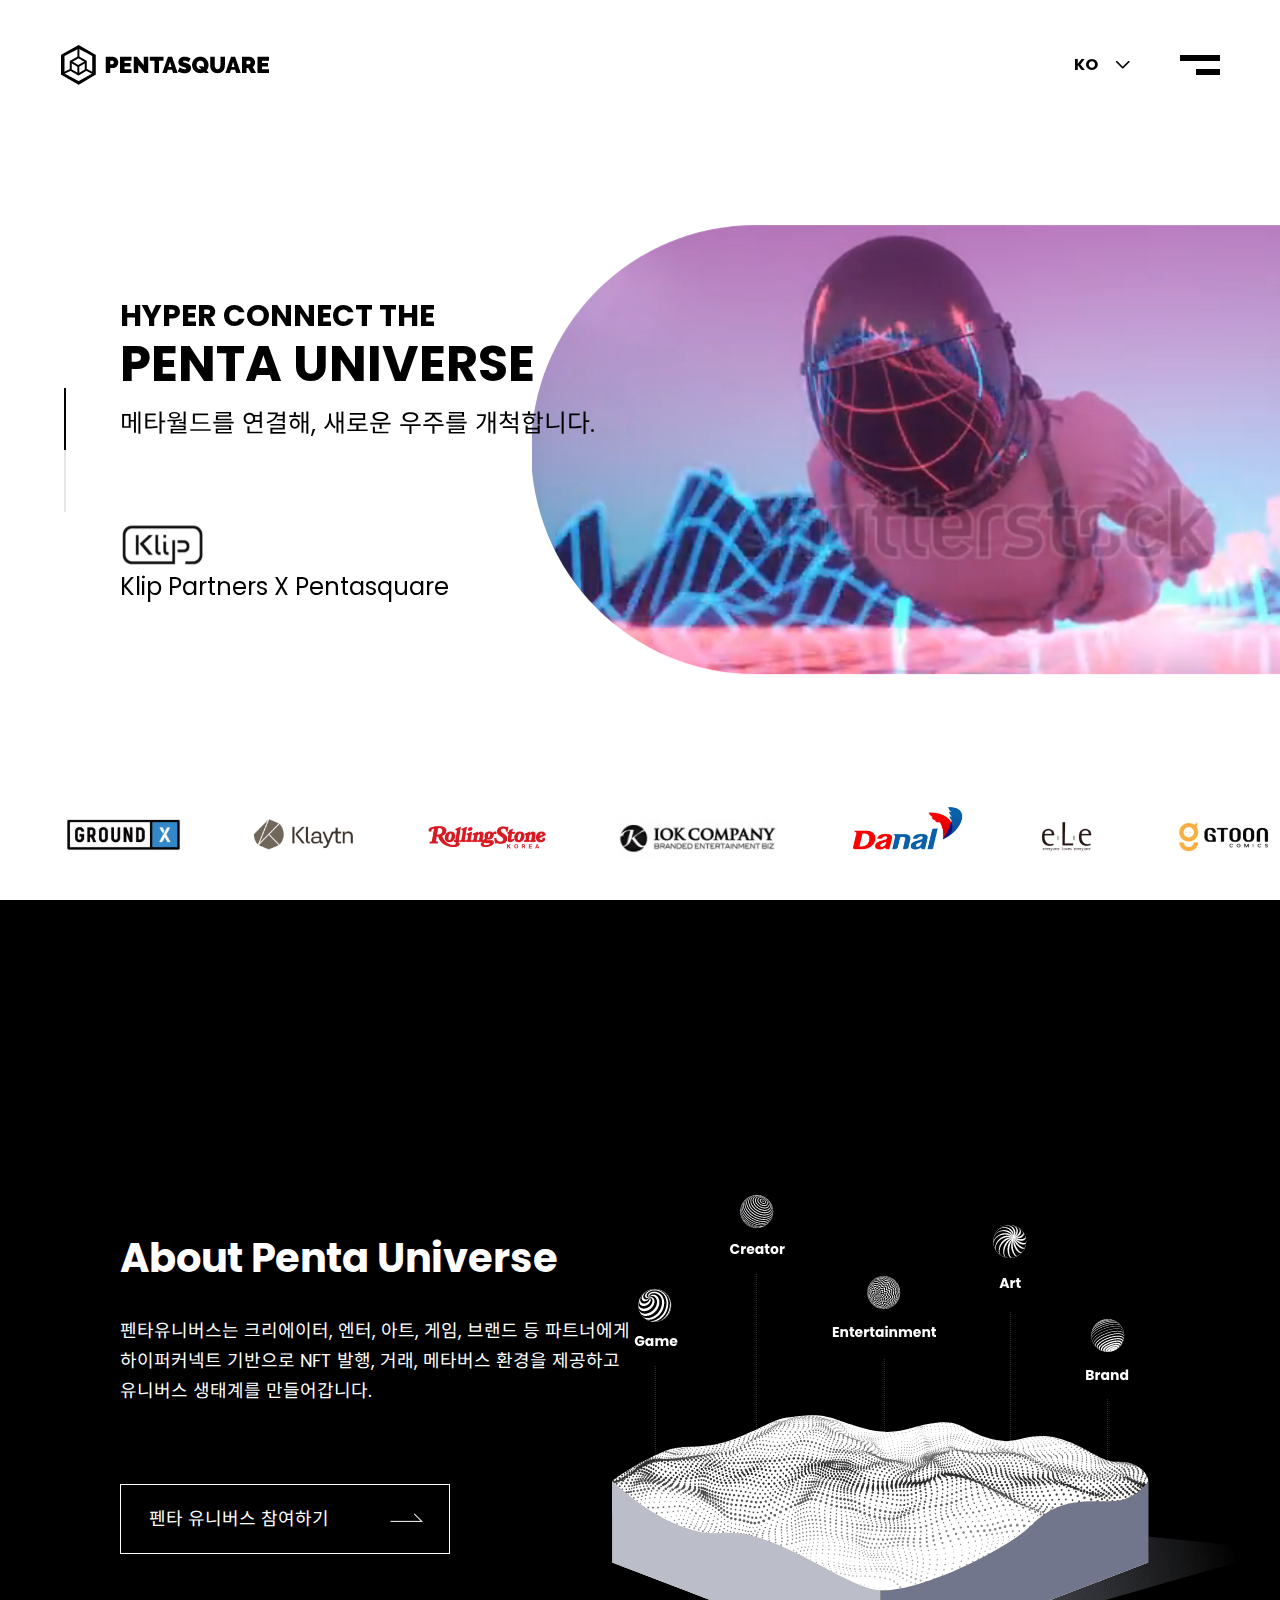
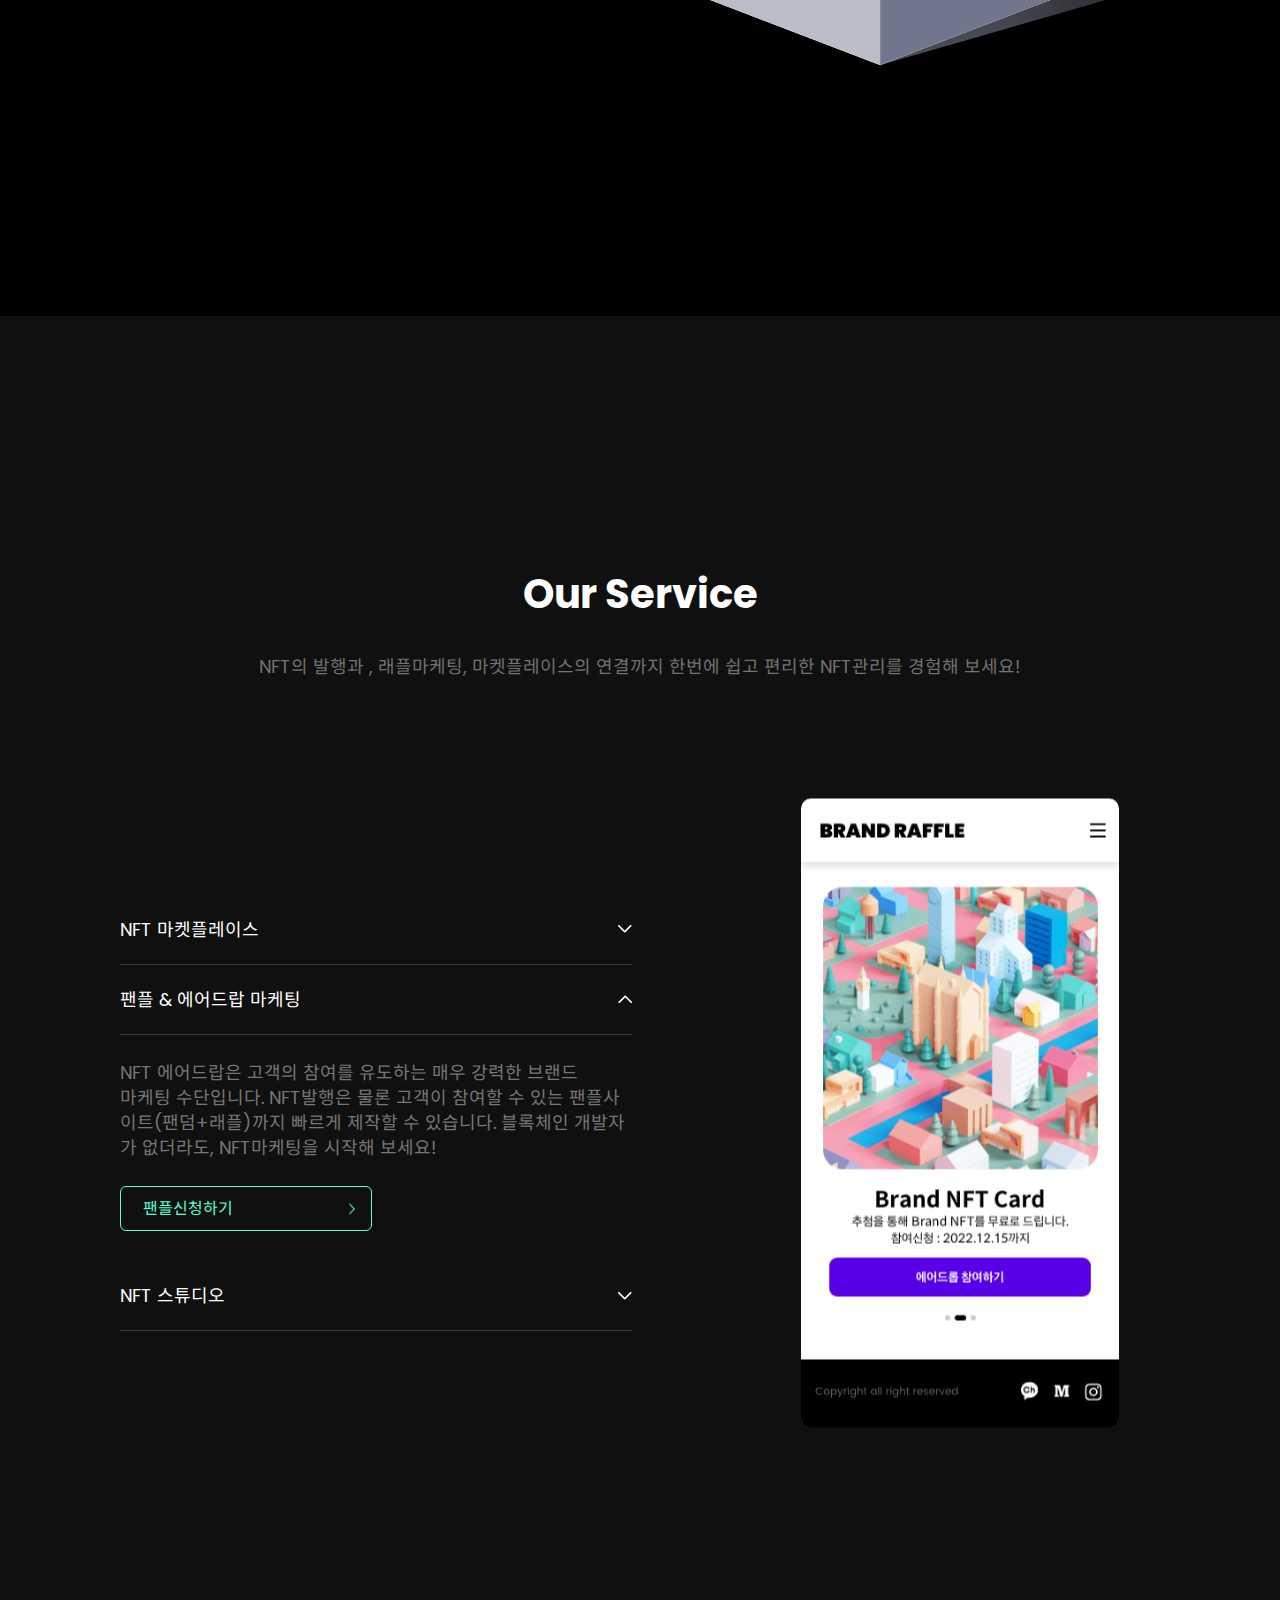
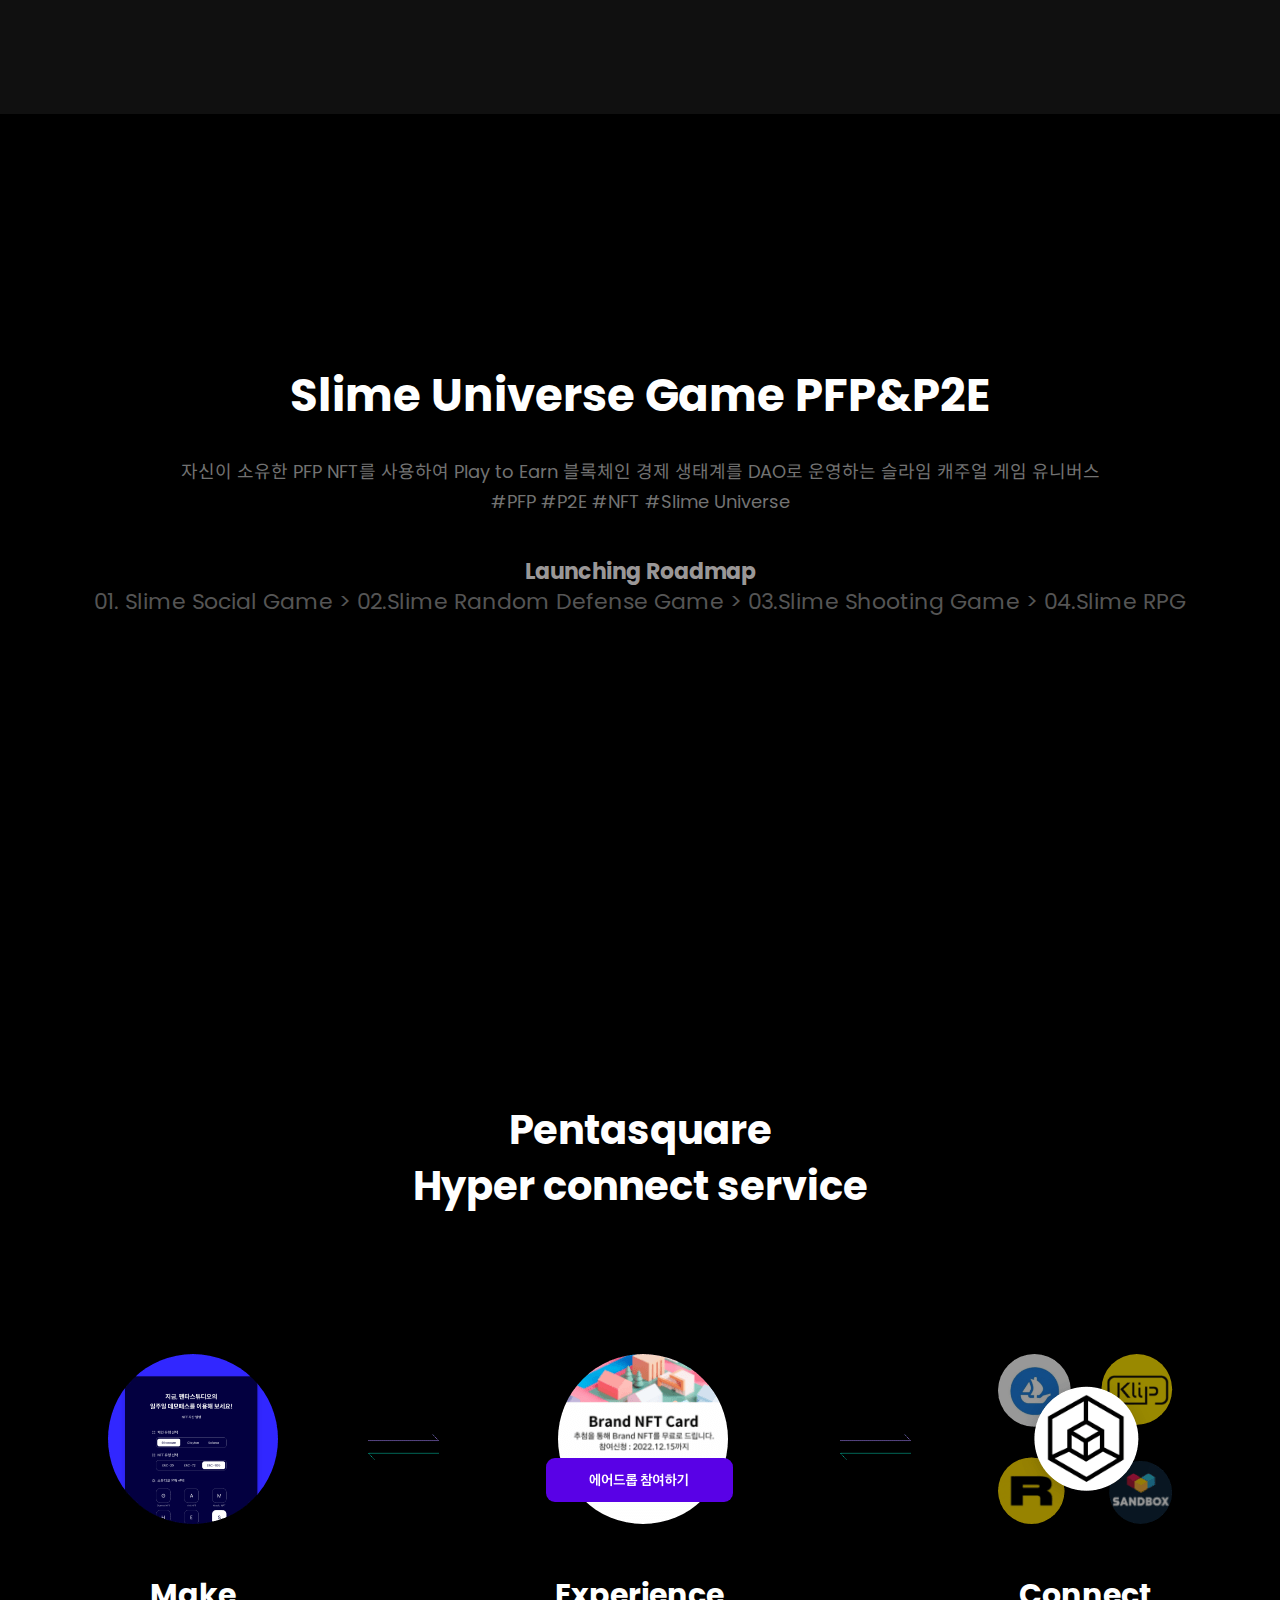
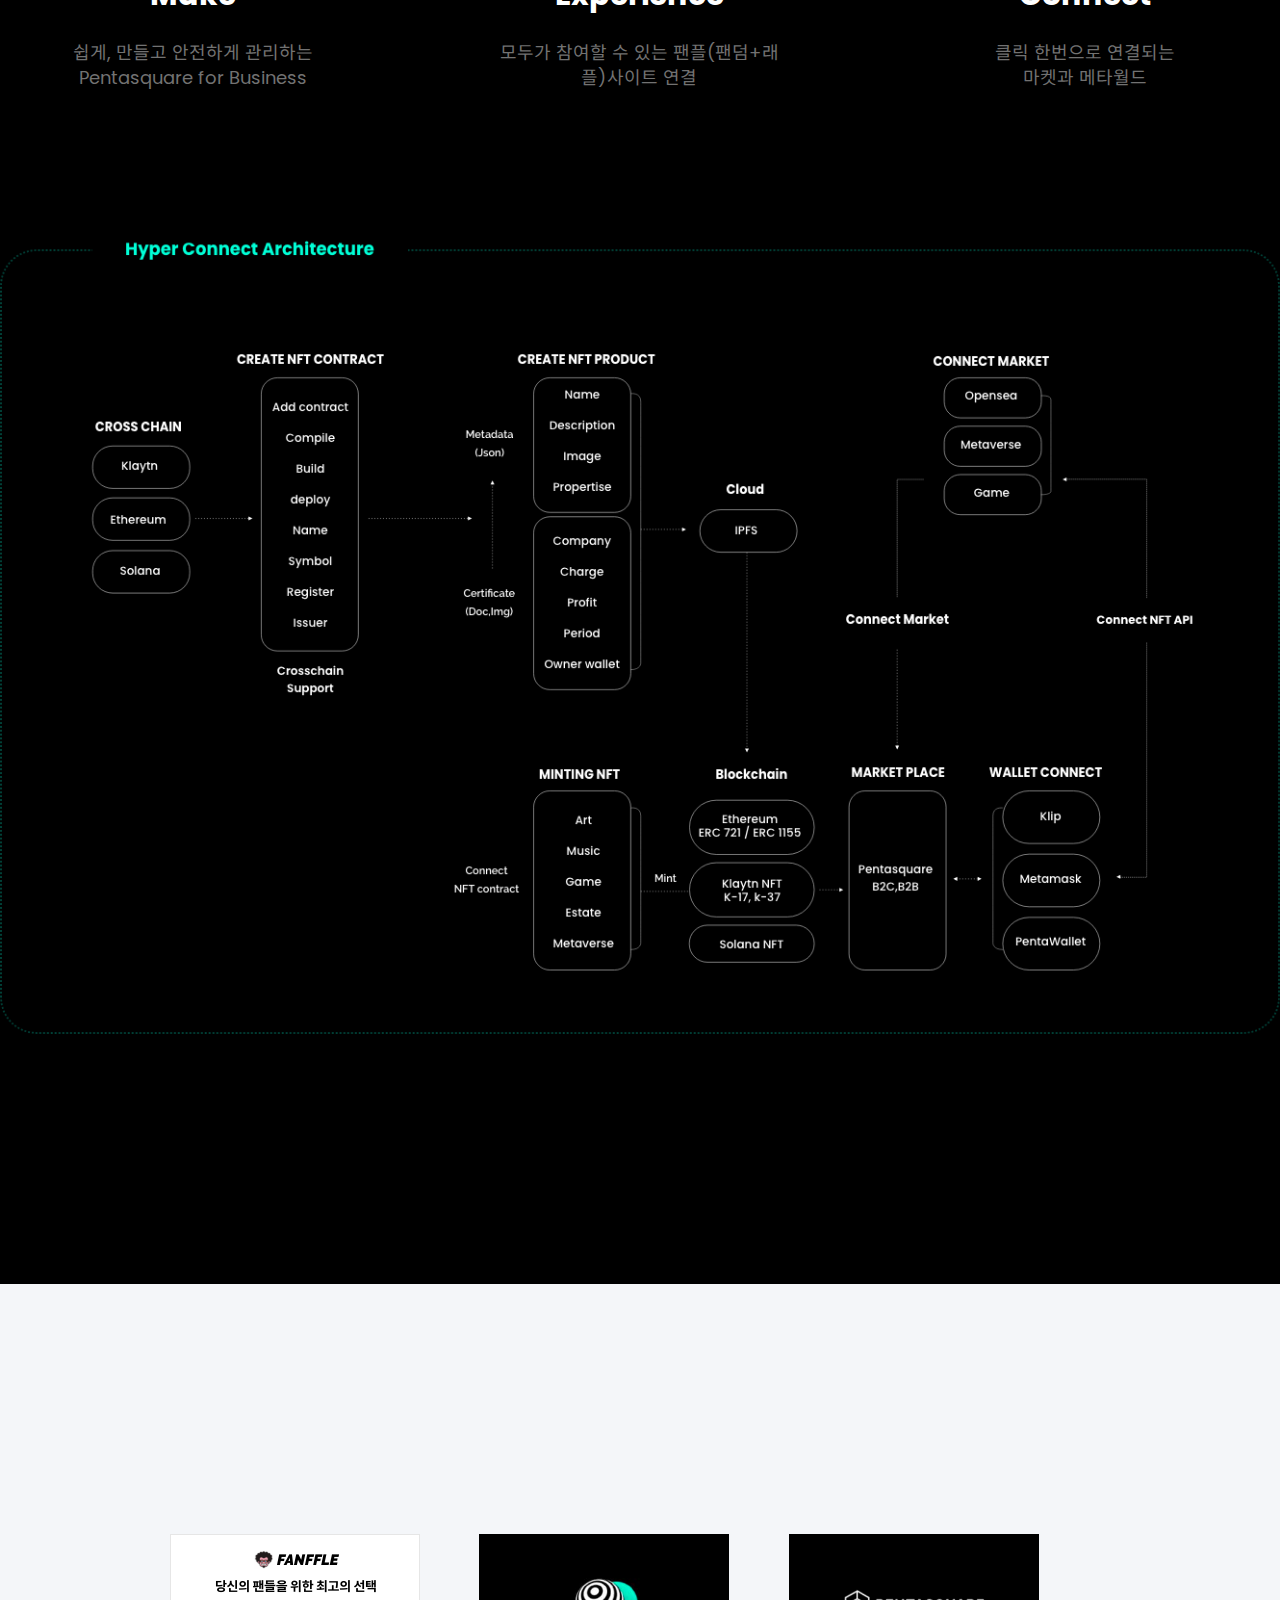
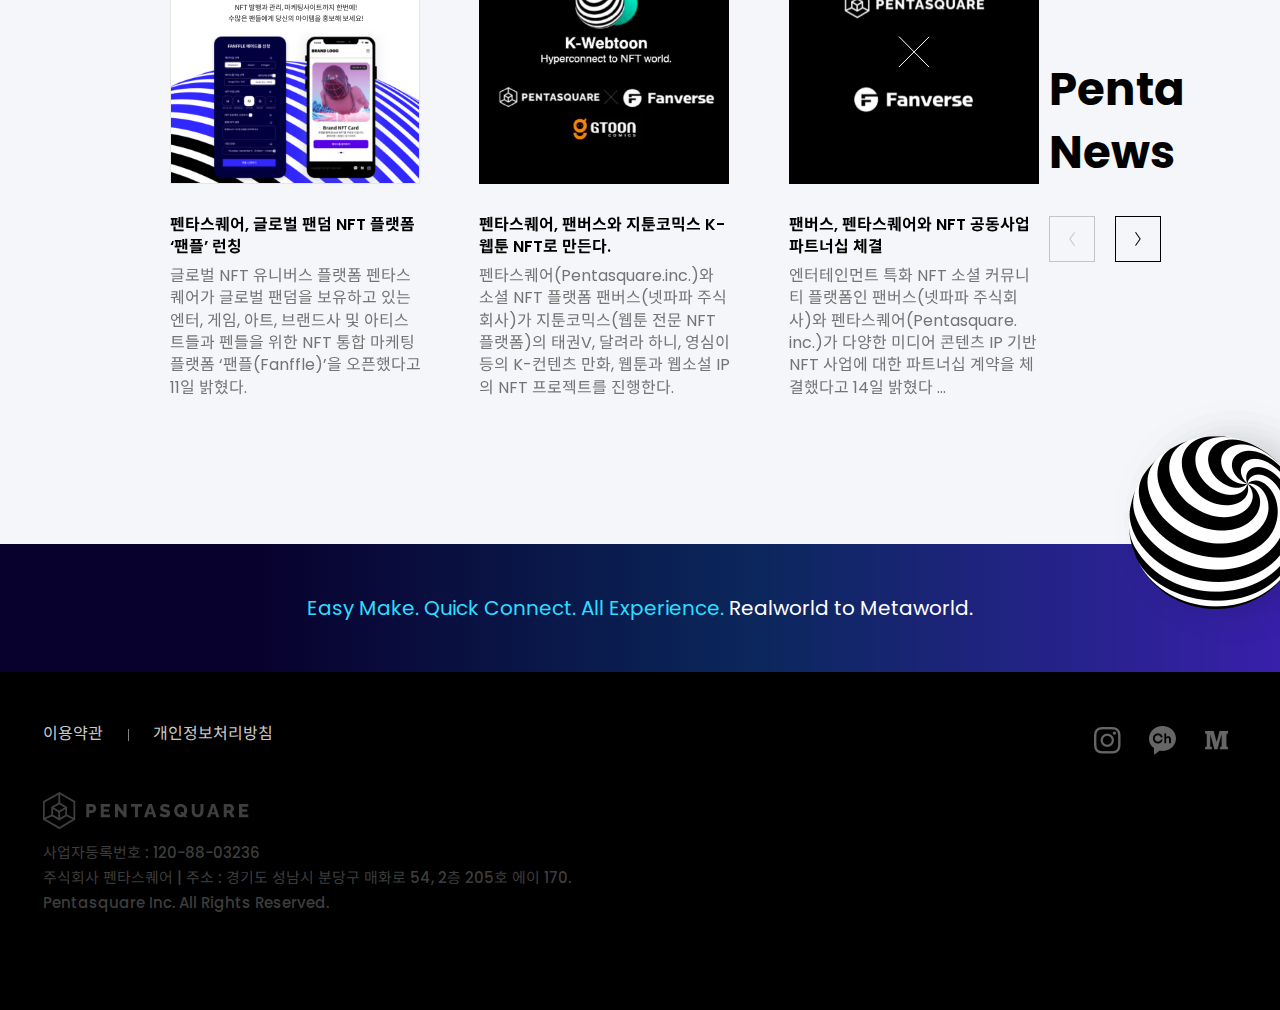
==== commit 892fcea6: "주소변경" ====
--- a/index.html
+++ b/index.html
@@ -251,7 +251,9 @@
 						<div class="title">Slime Universe<br class="mo" /> Game PFP&P2E</div>
 						<div class="cont">
 							<div class="txt1">
-								자신이 소유한 PFP NFT를 사용하여 Play to Earn 블록체인 경제 생태계를 DAO로 운영하는 슬라임 캐주얼 게임 유니버스<br />#PFP #P2E #NFT #Slime Universe
+								<span class="langKO">자신이 소유한 PFP NFT를 사용하여 Play to Earn 블록체인 경제 생태계를 DAO로 운영하는 슬라임 캐주얼 게임 유니버스</span>
+								<span class="langEN">A slime casual game universe that uses its own PFP NFT to operate the Play to Earn blockchain economic ecosystem as a DAO</span>
+								<br />#PFP #P2E #NFT #Slime Universe
 							</div>
 							<div class="txt2">
 								<strong>Launching Roadmap</strong>
